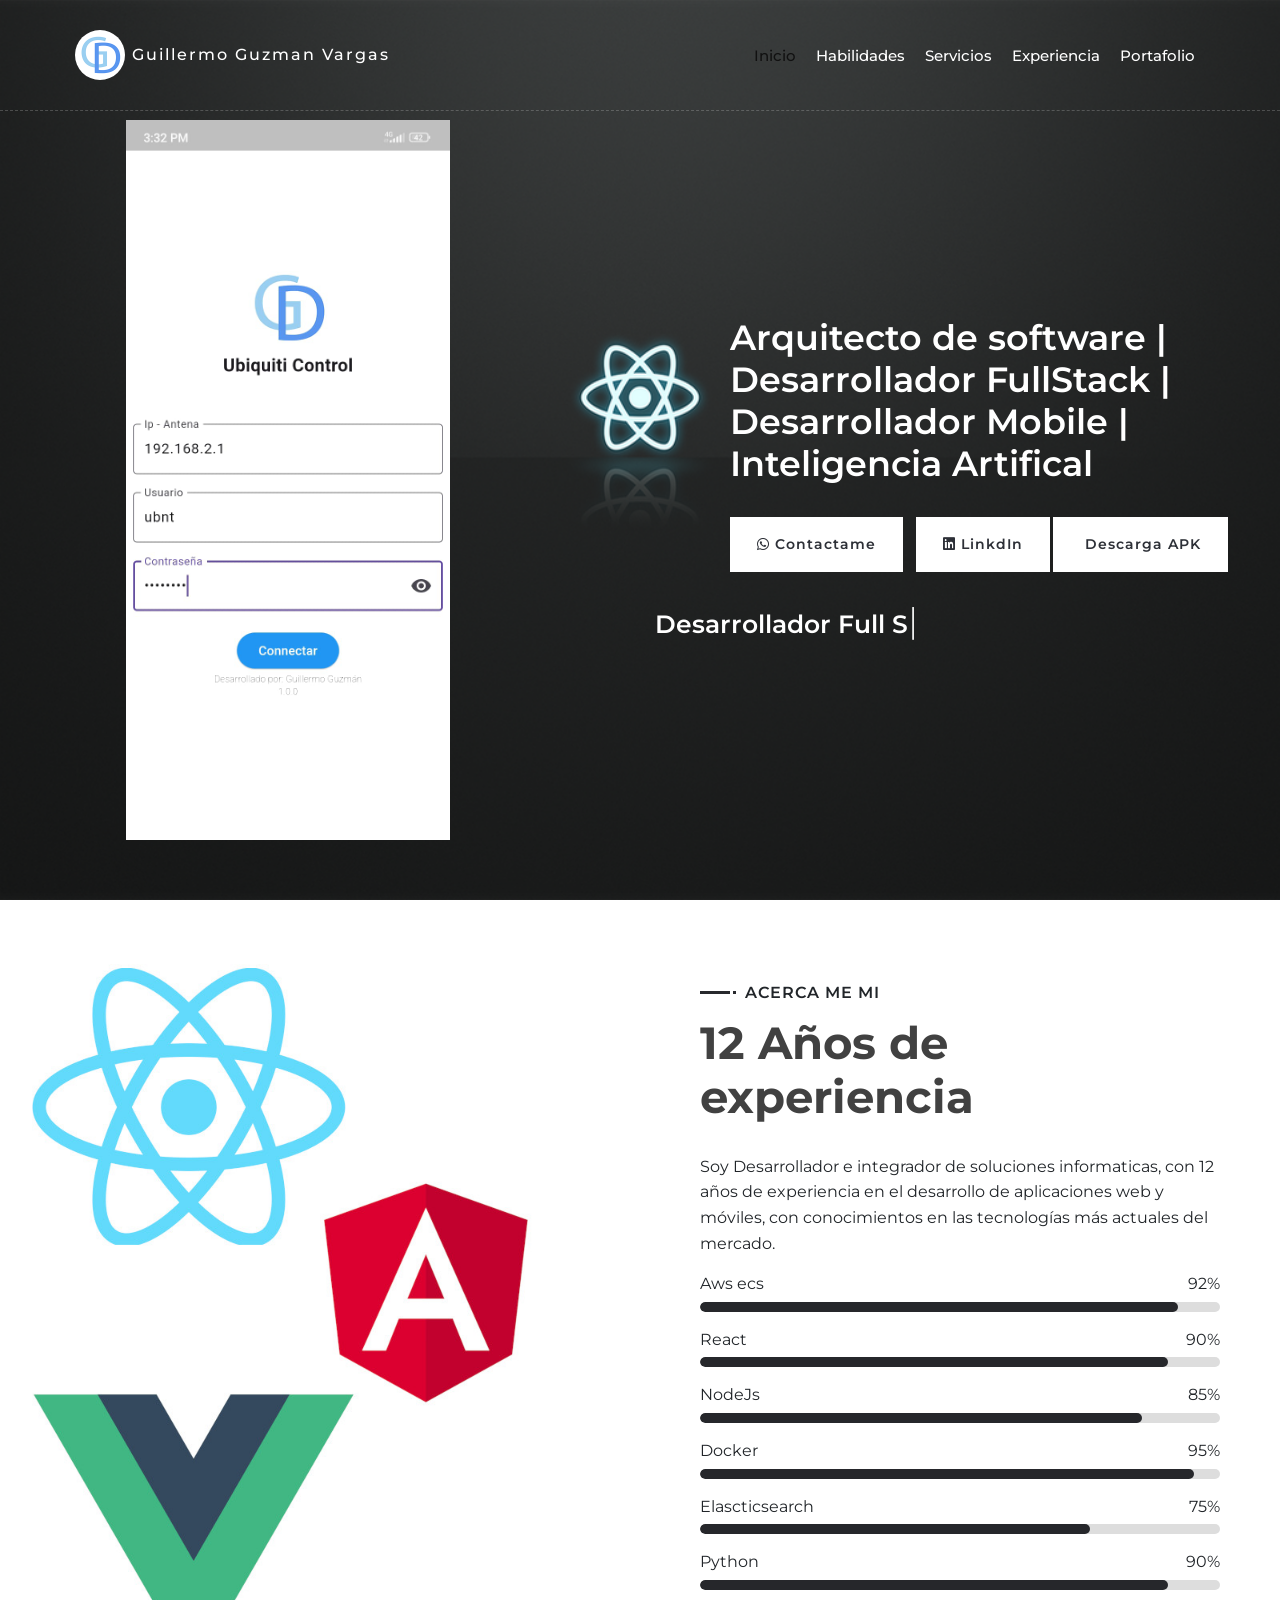
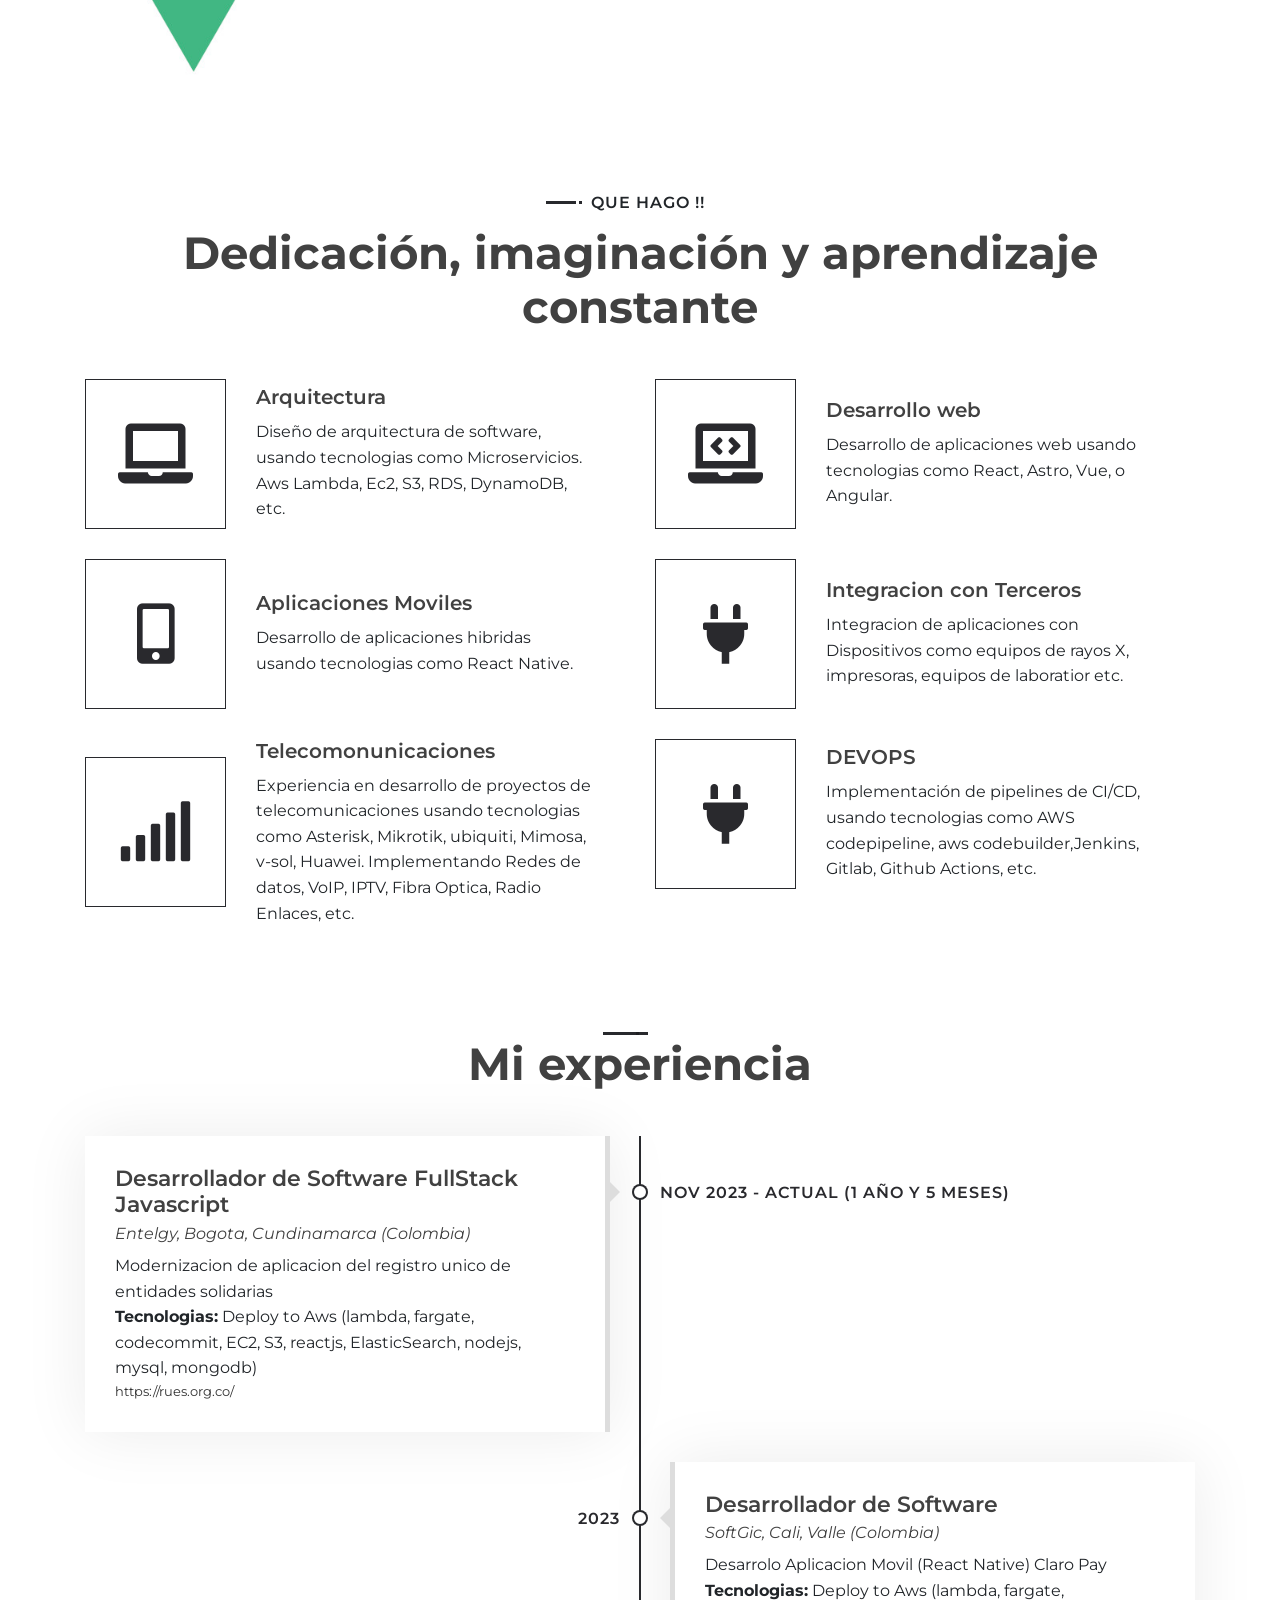
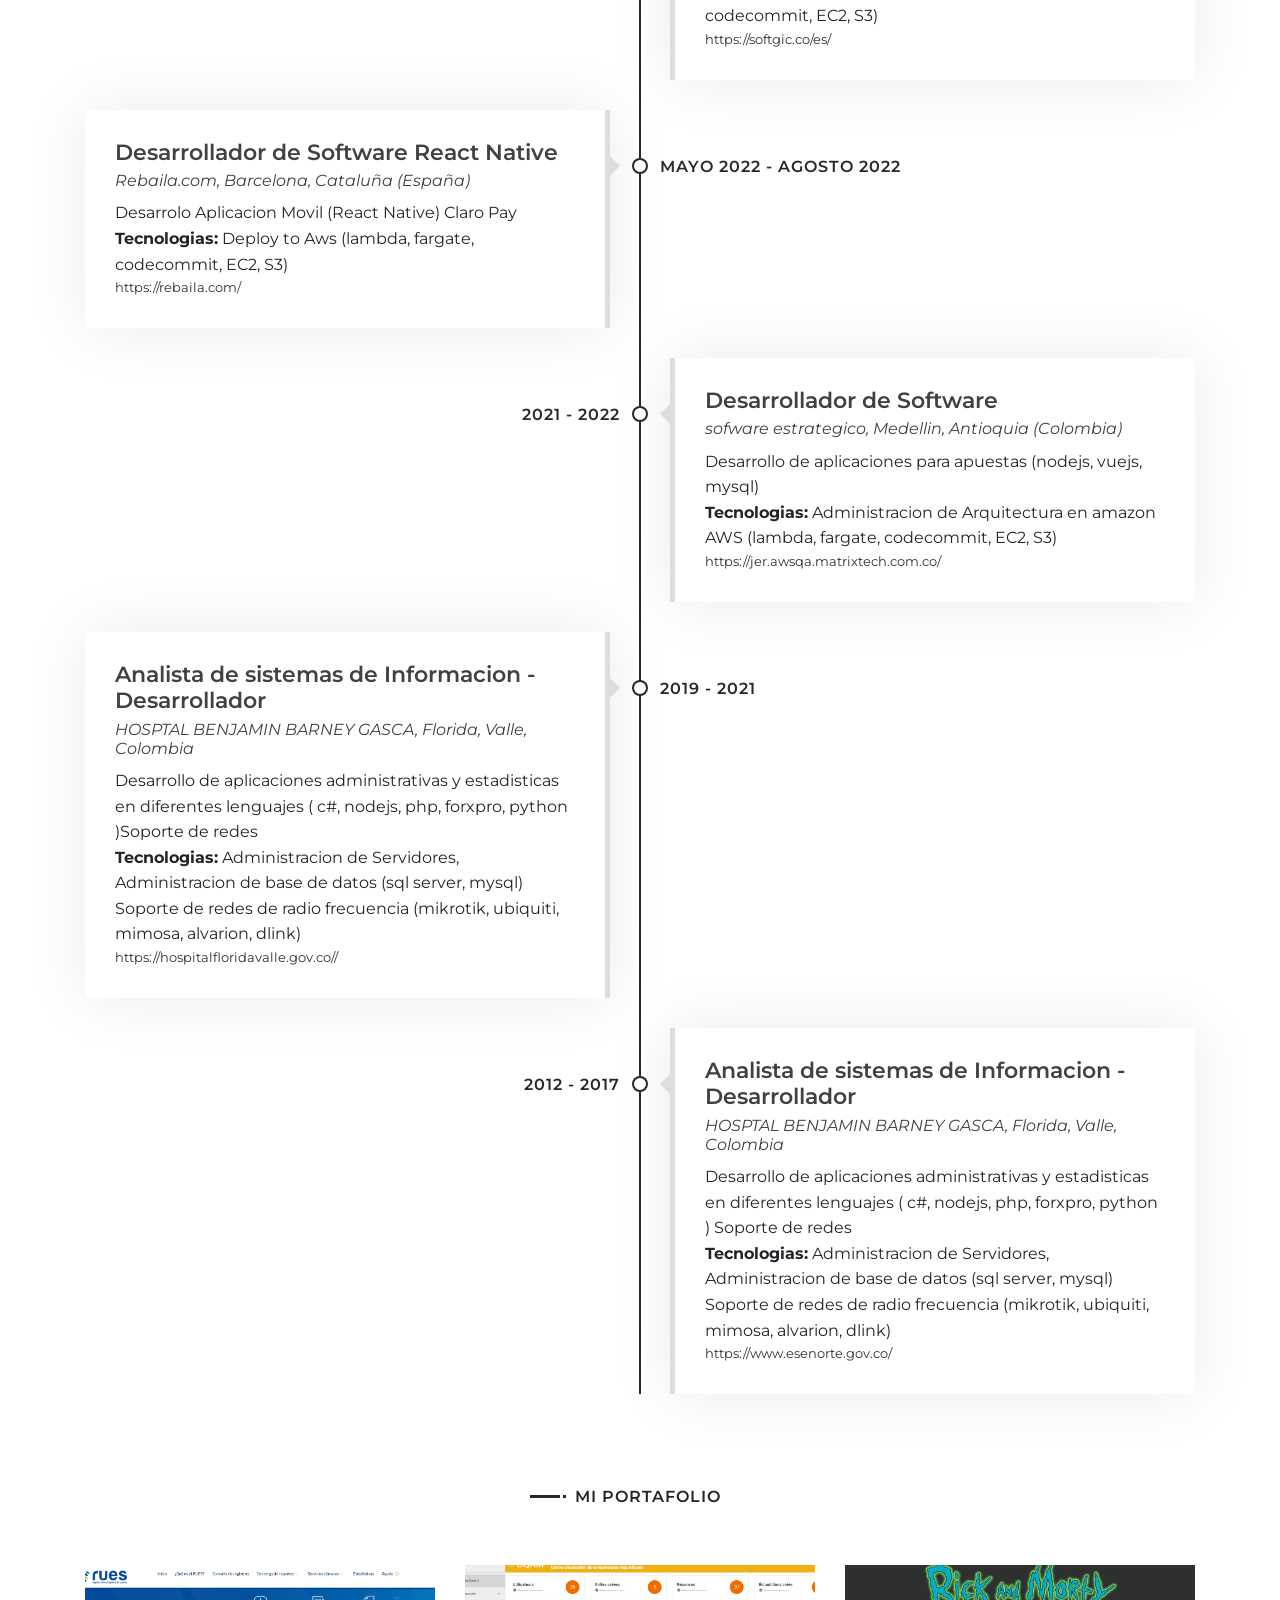
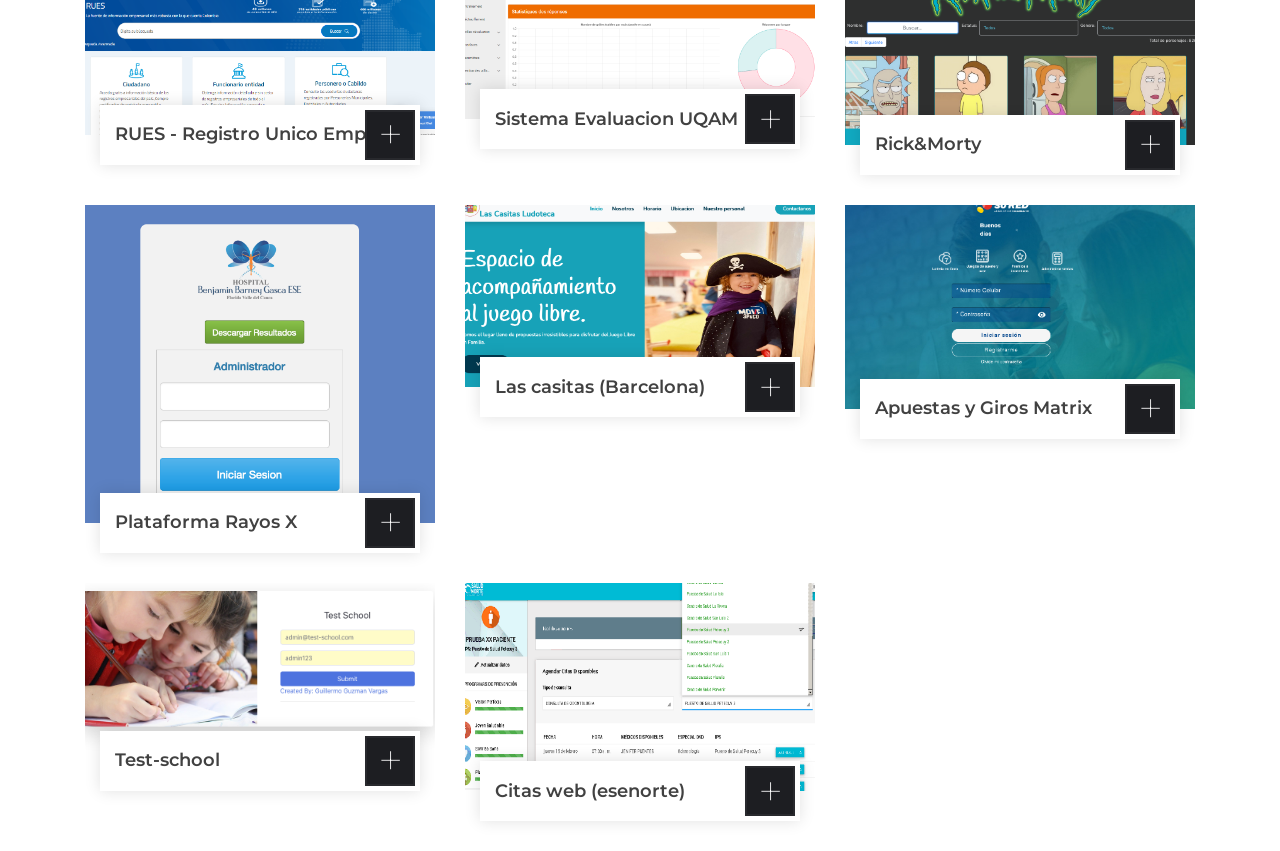
==== index.html @ 3dbb8627 "reinitial dev" ====
<!DOCTYPE html><html lang="en" data-astro-cid-sckkx6r4> <head><meta charset="UTF-8"><meta name="description" content="Astro description"><meta name="viewport" content="width=device-width"><link rel="icon" type="image/svg+xml" href="/favicon.svg"><meta name="generator" content="Astro v4.6.1"><title>Guillermo Guzman vargas - Developer</title><!-- <link href="https://cdn.jsdelivr.net/npm/bootstrap@5.3.3/dist/css/bootstrap.min.css" rel="stylesheet" integrity="sha384-QWTKZyjpPEjISv5WaRU9OFeRpok6YctnYmDr5pNlyT2bRjXh0JMhjY6hW+ALEwIH" crossorigin="anonymous"> --><link href="https://fonts.googleapis.com/css2?family=Montserrat:wght@300;400;500;600;700&display=swap" rel="stylesheet"><link href="https://stackpath.bootstrapcdn.com/bootstrap/4.4.1/css/bootstrap.min.css" rel="stylesheet"><link href="https://cdnjs.cloudflare.com/ajax/libs/font-awesome/5.10.0/css/all.min.css" rel="stylesheet"><link href="https://cdnjs.cloudflare.com/ajax/libs/font-awesome/5.10.0/css/all.min.css" rel="stylesheet"><link rel="stylesheet" href="https://cdnjs.cloudflare.com/ajax/libs/animate.css/4.1.1/animate.min.css"><link href="/lib/owlcarousel/owl.carousel.min.css" rel="stylesheet"><link href="/lib/lightbox/lightbox.min.css" rel="stylesheet"><link href="/css/style.css" rel="stylesheet"><!-- Google tag (gtag.js) --><script type="text/partytown" async src="https://www.googletagmanager.com/gtag/js?id=G-YP0CTJT9KN"></script><script type="text/partytown">
      window.dataLayer = window.dataLayer || [];
      function gtag() {
        dataLayer.push(arguments);
      }
      gtag("js", new Date());

      gtag("config", "G-YP0CTJT9KN");
    </script><style>:root{font-size:small;color:#000}body{font-family:Montserrat,sans-serif;font-size:1rem;font-weight:400;line-height:1.6;color:#212529;text-align:left;background-color:#fff}.astro-route-announcer{position:absolute;left:0;top:0;clip:rect(0 0 0 0);clip-path:inset(50%);overflow:hidden;white-space:nowrap;width:1px;height:1px}
.navbar-brand[data-astro-cid-yllx3pp7]{font-size:1.2rem;font-weight:500}
.hero-image[data-astro-cid-f4rnaerg]{width:100%;height:100%;border-radius:20%}@keyframes Rotate{0%{transform:rotate(0)}50%{transform:rotate(2deg)}to{transform:rotate(0)}}.hero-image[data-astro-cid-f4rnaerg]{animation:Rotate 2s infinite}.hover-image[data-astro-cid-f4rnaerg]{transition:transform .5s}
</style><script type="module" src="/_astro/hoisted.COFrN1Jd.js"></script>
<script>!(function(w,p,f,c){if(!window.crossOriginIsolated && !navigator.serviceWorker) return;c=w[p]=Object.assign(w[p]||{},{"lib":"/~partytown/","debug":false});c[f]=(c[f]||[]).concat(["dataLayer.push"])})(window,'partytown','forward');/* Partytown 0.10.2 - MIT builder.io */
const t={preserveBehavior:!1},e=e=>{if("string"==typeof e)return[e,t];const[n,r=t]=e;return[n,{...t,...r}]},n=Object.freeze((t=>{const e=new Set;let n=[];do{Object.getOwnPropertyNames(n).forEach((t=>{"function"==typeof n[t]&&e.add(t)}))}while((n=Object.getPrototypeOf(n))!==Object.prototype);return Array.from(e)})());!function(t,r,o,i,a,s,c,d,l,p,u=t,f){function h(){f||(f=1,"/"==(c=(s.lib||"/~partytown/")+(s.debug?"debug/":""))[0]&&(l=r.querySelectorAll('script[type="text/partytown"]'),i!=t?i.dispatchEvent(new CustomEvent("pt1",{detail:t})):(d=setTimeout(v,1e4),r.addEventListener("pt0",w),a?y(1):o.serviceWorker?o.serviceWorker.register(c+(s.swPath||"partytown-sw.js"),{scope:c}).then((function(t){t.active?y():t.installing&&t.installing.addEventListener("statechange",(function(t){"activated"==t.target.state&&y()}))}),console.error):v())))}function y(e){p=r.createElement(e?"script":"iframe"),t._pttab=Date.now(),e||(p.style.display="block",p.style.width="0",p.style.height="0",p.style.border="0",p.style.visibility="hidden",p.setAttribute("aria-hidden",!0)),p.src=c+"partytown-"+(e?"atomics.js?v=0.10.2":"sandbox-sw.html?"+t._pttab),r.querySelector(s.sandboxParent||"body").appendChild(p)}function v(n,o){for(w(),i==t&&(s.forward||[]).map((function(n){const[r]=e(n);delete t[r.split(".")[0]]})),n=0;n<l.length;n++)(o=r.createElement("script")).innerHTML=l[n].innerHTML,o.nonce=s.nonce,r.head.appendChild(o);p&&p.parentNode.removeChild(p)}function w(){clearTimeout(d)}s=t.partytown||{},i==t&&(s.forward||[]).map((function(r){const[o,{preserveBehavior:i}]=e(r);u=t,o.split(".").map((function(e,r,o){var a;u=u[o[r]]=r+1<o.length?u[o[r]]||(a=o[r+1],n.includes(a)?[]:{}):(()=>{let e=null;if(i){const{methodOrProperty:n,thisObject:r}=((t,e)=>{let n=t;for(let t=0;t<e.length-1;t+=1)n=n[e[t]];return{thisObject:n,methodOrProperty:e.length>0?n[e[e.length-1]]:void 0}})(t,o);"function"==typeof n&&(e=(...t)=>n.apply(r,...t))}return function(){let n;return e&&(n=e(arguments)),(t._ptf=t._ptf||[]).push(o,arguments),n}})()}))})),"complete"==r.readyState?h():(t.addEventListener("DOMContentLoaded",h),t.addEventListener("load",h))}(window,document,navigator,top,window.crossOriginIsolated);;((d,s)=>(s=d.currentScript,d.addEventListener('astro:before-swap',()=>s.remove(),{once:true})))(document);</script></head> <body data-astro-cid-sckkx6r4>  <script src="https://code.jquery.com/jquery-3.4.1.min.js"></script> <script src="https://stackpath.bootstrapcdn.com/bootstrap/4.4.1/js/bootstrap.bundle.min.js"></script> <script src="/lib/easing/easing.min.js"></script> <script src="/lib/wow/wow.min.js"></script> <script src="/lib/waypoints/waypoints.min.js"></script> <script src="/lib/owlcarousel/owl.carousel.min.js"></script> <script src="/lib/isotope/isotope.pkgd.min.js"></script> <script src="/lib/lightbox/lightbox.min.js"></script> <script src="/js/main.js"></script> </body> </html>  <div class="navbar navbar-expand-lg bg-light navbar-light" data-astro-cid-yllx3pp7> <div class="container-fluid" data-astro-cid-yllx3pp7> <img src="img/logo.png" alt="" class="mr-2 rounded-circle" height="50" data-astro-cid-yllx3pp7> <a href="/" class="navbar-brand" data-astro-cid-yllx3pp7>
Guillermo Guzman Vargas
</a> <button type="button" class="navbar-toggler" data-toggle="collapse" data-target="#navbarCollapse" data-astro-cid-yllx3pp7> <span class="navbar-toggler-icon" data-astro-cid-yllx3pp7></span> </button> <div class="collapse navbar-collapse justify-content-between" id="navbarCollapse" data-astro-cid-yllx3pp7> <div class="navbar-nav ml-auto" data-astro-cid-yllx3pp7> <a href="#home" class="nav-item nav-link active" data-astro-cid-yllx3pp7>
Inicio
</a> <a href="#about" class="nav-item nav-link" data-astro-cid-yllx3pp7>
Habilidades
</a> <a href="#service" class="nav-item nav-link" data-astro-cid-yllx3pp7>
Servicios
</a> <a href="#experience" class="nav-item nav-link" data-astro-cid-yllx3pp7>
Experiencia
</a> <a href="#portfolio" class="nav-item nav-link" data-astro-cid-yllx3pp7>
Portafolio
</a> </div> </div> </div> </div>  <div class="hero" id="home" data-astro-cid-f4rnaerg> <div class="container-fluid" data-astro-cid-f4rnaerg> <div class="row align-items-center" data-astro-cid-f4rnaerg> <div class="col-sm-12 col-md-6  d-md-block" data-astro-cid-f4rnaerg> <div class="hero-image" data-astro-cid-f4rnaerg> <img src="img/app1.jpeg" class="App-logo hover-image" alt="Logo React" height="500" data-astro-cid-f4rnaerg> </div> </div> <div class="col-sm-12 col-md-6" data-astro-cid-f4rnaerg> <div class="hero-content" data-astro-cid-f4rnaerg> <div class="hero-text" data-astro-cid-f4rnaerg> <br data-astro-cid-f4rnaerg> <h2 data-astro-cid-f4rnaerg>Arquitecto de software | Desarrollador FullStack | Desarrollador Mobile | Inteligencia Artifical</h2> </div> <div class="hero-btn" data-astro-cid-f4rnaerg> <!-- icon whatsapp --> <a href="https://wa.link/oe4hkt" class="btn" target="_blank" rel="noopener noreferrer" data-astro-cid-f4rnaerg> <i class="fab fa-whatsapp" data-astro-cid-f4rnaerg></i> Contactame
</a> <!-- icon linkedin --> <a href="https://www.linkedin.com/in/nemerfrozen/" class="btn" target="_blank" rel="noopener noreferrer" data-astro-cid-f4rnaerg> <i class="fab fa-linkedin" data-astro-cid-f4rnaerg></i> LinkdIn
</a> <a href="apk/ubnt-control.apk" class="btn" target="_blank" rel="noopener noreferrer" data-astro-cid-f4rnaerg> <i class="fab fa-cloud-download" data-astro-cid-f4rnaerg></i> Descarga APK
</a> </div> </div> <!-- cursiva  --> <div class="hero-text" data-astro-cid-f4rnaerg> <br data-astro-cid-f4rnaerg> <p data-astro-cid-f4rnaerg> <span id="typed-text" data-astro-cid-f4rnaerg></span> </p> </div> </div> </div> </div> </div>   <div class="about wow fadeInUp" data-wow-delay="0.1s" id="about"> <div class="container-fluid"> <div class="row align-items-center"> <div class="col-lg-6"> <div class="about-img"> <img src="img/about.jpg" class="img-rounded" alt="about"> </div> </div> <div class="col-lg-6"> <div class="about-content"> <div class="section-header text-left"> <p>Acerca me mi</p> <h2>12 Años de experiencia</h2> </div> <div class="about-text"> <p>
Soy Desarrollador e integrador de soluciones informaticas, con
                  12 años de experiencia en el desarrollo de aplicaciones web y
                  móviles, con conocimientos en las tecnologías más actuales del
                  mercado.
</p> </div> <div class="skills"> <div class="skill-name"> <p>Aws ecs</p> <p>92%</p> </div> <div class="progress"> <div class="progress-bar" role="progressbar" aria-valuenow="92" aria-valuemin="0" aria-valuemax="100" style="width:92%"></div> </div> <div class="skill-name"> <p>React</p> <p>90%</p> </div> <div class="progress"> <div class="progress-bar" role="progressbar" aria-valuenow="90" aria-valuemin="0" aria-valuemax="100" style="width:90%"></div> </div> <div class="skill-name"> <p>NodeJs</p> <p>85%</p> </div> <div class="progress"> <div class="progress-bar" role="progressbar" aria-valuenow="85" aria-valuemin="0" aria-valuemax="100" style="width:85%"></div> </div> <div class="skill-name"> <p>Docker</p> <p>95%</p> </div> <div class="progress"> <div class="progress-bar" role="progressbar" aria-valuenow="95" aria-valuemin="0" aria-valuemax="100" style="width:95%"></div> </div> <div class="skill-name"> <p>Elascticsearch</p> <p>75%</p> </div> <div class="progress"> <div class="progress-bar" role="progressbar" aria-valuenow="75" aria-valuemin="0" aria-valuemax="100" style="width:75%"></div> </div> <div class="skill-name"> <p>Python</p> <p>90%</p> </div> <div class="progress"> <div class="progress-bar" role="progressbar" aria-valuenow="90" aria-valuemin="0" aria-valuemax="100" style="width:90%"></div> </div> </div> </div> </div> </div> </div> </div>  <div class="service" id="service"> <div class="container"> <div class="section-header text-center wow zoomIn" data-wow-delay="0.1s" style="visibility:visible;animation-delay:0.2s;animation-name:fadeInUp"> <p>Que hago !!</p> <h2>Dedicación, imaginación y aprendizaje constante</h2> </div> <div class="row"> <div class="col-lg-6 wow fadeInUp" data-wow-delay="0.0s" style="visibility:visible;animation-delay:0.2s;animation-name:fadeInUp"> <div class="service-item"> <div class="service-icon"> <i class="fa fa-laptop"></i> </div> <div class="service-text"> <h3>Arquitectura</h3> <p>
Diseño de arquitectura de software, usando tecnologias como
                Microservicios.
                Aws Lambda, Ec2, S3, RDS, DynamoDB, etc.
</p> </div> </div> </div> <div class="col-lg-6 wow fadeInUp" data-wow-delay="0.2s" style="visibility:visible;animation-delay:0.2s;animation-name:fadeInUp"> <div class="service-item"> <div class="service-icon"> <i class="fa fa-laptop-code"></i> </div> <div class="service-text"> <h3>Desarrollo web</h3> <p>
Desarrollo de aplicaciones web usando tecnologias como React, Astro, Vue, o Angular.
</p> </div> </div> </div> <div class="col-lg-6 wow fadeInUp" data-wow-delay="0.4s" style="visibility:visible;animation-delay:0.2s;animation-name:fadeInUp"> <div class="service-item"> <div class="service-icon"> <i class="fas fa-mobile-alt"></i> </div> <div class="service-text"> <h3>Aplicaciones Moviles</h3> <p>
Desarrollo de aplicaciones hibridas usando tecnologias como
                React Native.
</p> </div> </div> <div class="service-item"> <div class="service-icon"> <i class="fas fa-signal"></i> </div> <div class="service-text"> <h3>Telecomonunicaciones</h3> <p>
Experiencia en desarrollo de proyectos de telecomunicaciones
                usando tecnologias como Asterisk, Mikrotik, ubiquiti, Mimosa, v-sol, Huawei.
                Implementando Redes de datos, VoIP, IPTV, Fibra Optica, Radio Enlaces, etc.
</p> </div> </div> </div> <div class="col-lg-6 wow fadeInUp" data-wow-delay="0.6s" style="visibility:visible;animation-delay:0.2s;animation-name:fadeInUp"> <div class="service-item"> <div class="service-icon"> <i class="fas fa-plug"></i> </div> <div class="service-text"> <h3>Integracion con Terceros</h3> <p>
Integracion de aplicaciones con Dispositivos como equipos de
                rayos X, impresoras, equipos de laboratior etc.
</p> </div> </div> <div class="service-item"> <div class="service-icon"> <i class="fas fa-plug"></i> </div> <div class="service-text"> <h3>DEVOPS</h3> <p>
Implementación de pipelines de CI/CD, usando tecnologias como
                AWS codepipeline, aws codebuilder,Jenkins, Gitlab, Github Actions, etc.
</p> </div> </div> </div> </div> </div> </div> <div class="experience" id="experience"> <div class="container"> <header class="section-header text-center wow zoomIn" data-wow-delay="0.1s" style="visibility: visible; animation-delay: 0.1s; animation-name: zoomIn;" style="visibility:visible;animation-delay:0.1s;animation-name:zoomIn"> <p></p> <h2>Mi experiencia</h2> </header> <div class="timeline"> <div class="timeline-item left wow slideInRight" data-wow-delay="0.1s" style="visibility:visible;animation-delay:0.1s"> <div class="timeline-text"> <div class="timeline-date">NOV 2023 - ACTUAL (1 año y 5 meses)</div> <h2>Desarrollador de Software FullStack Javascript</h2> <h4>Entelgy, Bogota, Cundinamarca (Colombia)</h4> <p> Modernizacion de aplicacion del registro unico de entidades solidarias </p> <p><strong>Tecnologias:</strong> Deploy to Aws (lambda, fargate, codecommit, EC2, S3, reactjs, ElasticSearch, nodejs, mysql, mongodb)</p> <a href="https://rues.org.co/" target="_blank">https://rues.org.co/</a> </div> </div> <div class="timeline-item right wow slideInRight" data-wow-delay="0.1s" style="visibility:visible;animation-delay:0.1s"> <div class="timeline-text"> <div class="timeline-date">2023</div> <h2>Desarrollador de Software</h2> <h4>SoftGic, Cali, Valle (Colombia)</h4> <p> Desarrolo Aplicacion Movil (React Native) Claro Pay </p> <p><strong>Tecnologias:</strong> Deploy to Aws (lambda, fargate, codecommit, EC2, S3)</p> <a href="https://softgic.co/es/" target="_blank">https://softgic.co/es/</a> </div> </div> <div class="timeline-item left wow slideInRight" data-wow-delay="0.1s" style="visibility:visible;animation-delay:0.1s"> <div class="timeline-text"> <div class="timeline-date">Mayo 2022 - Agosto 2022</div> <h2>Desarrollador de Software React Native </h2> <h4>Rebaila.com, Barcelona, Cataluña (España)</h4> <p> Desarrolo Aplicacion Movil (React Native) Claro Pay </p> <p><strong>Tecnologias:</strong> Deploy to Aws (lambda, fargate, codecommit, EC2, S3)</p> <a href="https://rebaila.com/" target="_blank">https://rebaila.com/</a> </div> </div> <div class="timeline-item right wow slideInRight" data-wow-delay="0.1s" style="visibility:visible;animation-delay:0.1s"> <div class="timeline-text"> <div class="timeline-date">2021 - 2022</div> <h2>Desarrollador de Software</h2> <h4>sofware estrategico, Medellin, Antioquia (Colombia)</h4> <p> Desarrollo de aplicaciones para apuestas (nodejs, vuejs, mysql) </p> <p><strong>Tecnologias:</strong> Administracion de Arquitectura en amazon AWS (lambda, fargate, codecommit, EC2, S3)</p> <a href="https://jer.awsqa.matrixtech.com.co/" target="_blank">https://jer.awsqa.matrixtech.com.co/</a> </div> </div> <div class="timeline-item left wow slideInRight" data-wow-delay="0.1s" style="visibility:visible;animation-delay:0.1s"> <div class="timeline-text"> <div class="timeline-date">2019 - 2021</div> <h2>Analista de sistemas de Informacion - Desarrollador</h2> <h4>HOSPTAL BENJAMIN BARNEY GASCA, Florida, Valle, Colombia</h4> <p> Desarrollo de aplicaciones administrativas y estadisticas en diferentes lenguajes ( c#, nodejs, php, forxpro, python )Soporte de redes </p> <p><strong>Tecnologias:</strong> Administracion de Servidores, Administracion de base de datos (sql server, mysql) Soporte de redes de radio frecuencia (mikrotik, ubiquiti, mimosa, alvarion, dlink)</p> <a href="https://hospitalfloridavalle.gov.co//" target="_blank">https://hospitalfloridavalle.gov.co//</a> </div> </div> <div class="timeline-item right wow slideInRight" data-wow-delay="0.1s" style="visibility:visible;animation-delay:0.1s"> <div class="timeline-text"> <div class="timeline-date">2012 - 2017</div> <h2>Analista de sistemas de Informacion - Desarrollador</h2> <h4>HOSPTAL BENJAMIN BARNEY GASCA, Florida, Valle, Colombia</h4> <p> Desarrollo de aplicaciones administrativas y estadisticas en diferentes lenguajes ( c#, nodejs, php, forxpro, python ) Soporte de redes  </p> <p><strong>Tecnologias:</strong> Administracion de Servidores, Administracion de base de datos (sql server, mysql) Soporte de redes de radio frecuencia (mikrotik, ubiquiti, mimosa, alvarion, dlink)</p> <a href="https://www.esenorte.gov.co/" target="_blank">https://www.esenorte.gov.co/</a> </div> </div> </div> </div> </div> <div class="portfolio" id="portfolio"> <div class="container"> <div class="section-header text-center wow zoomIn" data-wow-delay="0.1s" style="visibility: visible; animation-delay: 0.1s;"> <p>Mi portafolio</p><h2></h2> </div><div class="row"></div><div class="row portfolio-container" style="position: relative; height: 520px;"> <div class="col-lg-4 col-md-6 col-sm-12 portfolio-item filter-2" data-wow-delay="0.2s"> <div class="portfolio-wrap"> <div class="portfolio-img"> <img src="/static/media/rues.png" class="img-fluid" alt="RUES - Registro Unico Empresarial" height="200" width="200"> </div><div class="portfolio-text"> <h3>RUES - Registro Unico Empresarial</h3> <a class="btn" href="https://rues.org.co/" target="_blank">+</a> </div> </div> </div> <div class="col-lg-4 col-md-6 col-sm-12 portfolio-item filter-2" data-wow-delay="0.2s"> <div class="portfolio-wrap"> <div class="portfolio-img"> <img src="/static/media/cecl.png" class="img-fluid" alt="Sistema Evaluacion UQAM" height="200" width="200"> </div><div class="portfolio-text"> <h3>Sistema Evaluacion UQAM</h3> <a class="btn" href="https://evaluation.cecl.uqam.ca/login" target="_blank">+</a> </div> </div> </div> <div class="col-lg-4 col-md-6 col-sm-12 portfolio-item filter-2" data-wow-delay="0.2s"> <div class="portfolio-wrap"> <div class="portfolio-img"> <img src="/static/media/rickandmorty.15672a106e740c70df48.png" class="img-fluid" alt="Rick&#38;Morty" height="200" width="200"> </div><div class="portfolio-text"> <h3>Rick&amp;Morty</h3> <a class="btn" href="http://rickandmortynemer.s3-website.eu-central-1.amazonaws.com/" target="_blank">+</a> </div> </div> </div> <div class="col-lg-4 col-md-6 col-sm-12 portfolio-item filter-2" data-wow-delay="0.2s"> <div class="portfolio-wrap"> <div class="portfolio-img"> <img src="/static/media/rayosx.cbe25c949ec1a5f8d8ef.png" class="img-fluid" alt="Plataforma Rayos X" height="200" width="200"> </div><div class="portfolio-text"> <h3>Plataforma Rayos X</h3> <a class="btn" href="http://181.58.254.218:8085/RayosX/Account/Login?ReturnUrl=%2FRayosX%2Fstudies%2F" target="_blank">+</a> </div> </div> </div> <div class="col-lg-4 col-md-6 col-sm-12 portfolio-item filter-2" data-wow-delay="0.2s"> <div class="portfolio-wrap"> <div class="portfolio-img"> <img src="/static/media/casitas.adee27ed13022b8537c1.png" class="img-fluid" alt="Las casitas (Barcelona)" height="200" width="200"> </div><div class="portfolio-text"> <h3>Las casitas (Barcelona)</h3> <a class="btn" href="http://lascasitasludoteca.es/" target="_blank">+</a> </div> </div> </div> <div class="col-lg-4 col-md-6 col-sm-12 portfolio-item filter-2" data-wow-delay="0.2s"> <div class="portfolio-wrap"> <div class="portfolio-img"> <img src="/static/media/matrix.08d1332905a5ba7feeec.png" class="img-fluid" alt="Apuestas y Giros Matrix" height="200" width="200"> </div><div class="portfolio-text"> <h3>Apuestas y Giros Matrix</h3> <a class="btn" href="http://jer.awsqa.matrixtech.com.co/" target="_blank">+</a> </div> </div> </div> <div class="col-lg-4 col-md-6 col-sm-12 portfolio-item filter-2" data-wow-delay="0.2s"> <div class="portfolio-wrap"> <div class="portfolio-img"> <img src="/static/media/test-school.c671062983c2fd53f976.png" class="img-fluid" alt="Test-school" height="200" width="200"> </div><div class="portfolio-text"> <h3>Test-school</h3> <a class="btn" href="http://test-school-us.s3-website-us-east-1.amazonaws.com/login" target="_blank">+</a> </div> </div> </div> <div class="col-lg-4 col-md-6 col-sm-12 portfolio-item filter-2" data-wow-delay="0.2s"> <div class="portfolio-wrap"> <div class="portfolio-img"> <img src="/static/media/citas.e29686c8fec63e666585.png" class="img-fluid" alt="Citas web (esenorte)" height="200" width="200"> </div><div class="portfolio-text"> <h3>Citas web (esenorte)</h3> <a class="btn" href="/#" target="_blank">+</a> </div> </div> </div> </div> </div> </div> <a href="#" class="btn back-to-top" style="display: inline; opacity: 0.777531;"><i class="fa fa-chevron-up"></i></a> <div id="loader" class=""><div class="loader"></div></div>
---- css/style.css ----
/*******************************/
/********* General CSS *********/
/*******************************/
body {
    color: #797979;
    background: #ffffff;
    font-family: 'Montserrat', sans-serif;
}

h1,
h2, 
h3, 
h4,
h5, 
h6 {
    color: #414141;
}

a {
    color: #313131;
    transition: .3s;
}

a:hover,
a:active,
a:focus {
    color: rgba(29, 30, 34, 0.95);
    outline: none;
    text-decoration: none;
}

.btn:focus,
.form-control:focus {
    box-shadow: none;
}

.container-fluid {
    max-width: 1366px;
}
.btn-hv {
    padding: 15px 25px;
    font-size: 14px;
    font-weight: 600;
    letter-spacing: 1px;
    color: #ffffff;
    background: rgba(29, 30, 34, 0.95);
    border: 2px solid transparent;
    border-radius: 0;
    box-shadow: inset 0 0 0 50px rgba(179, 13, 68, 0.95);
    transition: ease-out 0.3s;
    -webkit-transition: ease-out 0.3s;
    -moz-transition: ease-out 0.3s;
    
}

.btn {
    padding: 15px 25px;
    font-size: 14px;
    font-weight: 600;
    letter-spacing: 1px;
    color: #ffffff;
    background: rgba(29, 30, 34, 0.95);
    border: 2px solid transparent;
    border-radius: 0;
    box-shadow: inset 0 0 0 50px rgba(29, 30, 34, 0.95);
    transition: ease-out 0.3s;
    -webkit-transition: ease-out 0.3s;
    -moz-transition: ease-out 0.3s;
}

.btn:hover {
    color: rgba(29, 30, 34, 0.95);
    background: transparent;
    box-shadow: inset 0 0 0 0 rgba(29, 30, 34, 0.95);
    border-color: rgba(29, 30, 34, 0.95);
}


.btn-hv:hover {
    color: rgba(29, 30, 34, 0.95);
    background: transparent;
    box-shadow: inset 0 0 0 0 rgba(29, 30, 34, 0.95);
    border-color: rgba(29, 30, 34, 0.95);
}

#loader {
    position: fixed;
    top: 0;
    right: 0;
    bottom: 0;
    left: 0;
    display: flex;
    align-items: center;
    justify-content: center;
    background: #ffffff;
    opacity: 0;
    visibility: hidden;
    -webkit-transition: opacity .3s ease-out, visibility 0s linear .3s;
    -o-transition: opacity .3s ease-out, visibility 0s linear .3s;
    transition: opacity .3s ease-out, visibility 0s linear .3s;
    z-index: 999;
}

#loader.show {
    -webkit-transition: opacity .6s ease-out, visibility 0s linear 0s;
    -o-transition: opacity .6s ease-out, visibility 0s linear 0s;
    transition: opacity .6s ease-out, visibility 0s linear 0s;
    visibility: visible;
    opacity: 1;
}

#loader .loader {
    position: relative;
    width: 45px;
    height: 45px;
    border: 5px solid #dddddd;
    border-top: 5px solid rgba(29, 30, 34, 0.95);
    border-radius: 50%;
    -webkit-animation: spin 2s linear infinite;
    animation: spin 2s linear infinite;
}

@-webkit-keyframes spin {
    0% { -webkit-transform: rotate(0deg); }
    100% { -webkit-transform: rotate(360deg); }
}

@keyframes spin {
    0% { transform: rotate(0deg); }
    100% { transform: rotate(360deg); }
}

.back-to-top {
    position: fixed;
    display: none;
    width: 44px;
    height: 44px;
    padding: 8px 0;
    text-align: center;
    line-height: 1;
    font-size: 22px;
    right: 15px;
    bottom: 15px;
    z-index: 9;
}

.back-to-top i {
    color: #ffffff;
}

.back-to-top:hover i {
    color: #414141;
}


/**********************************/
/*********** Nav Bar CSS **********/
/**********************************/
.navbar {
    position: relative;
    transition: .5s;
    z-index: 999;
}

.navbar.nav-sticky {
    position: fixed;
    top: 0;
    width: 100%;
    box-shadow: 0 2px 5px rgba(0, 0, 0, .3);
}

.navbar .navbar-brand {
    margin: 0;
    font-size: 45px;
    line-height: 0px;
    font-weight: 700;
    letter-spacing: 2px;
    transition: .5s;
    
}

.navbar .navbar-brand img {
    max-width: 100%;
    max-height: 40px;
}

.navbar .dropdown-menu {
    margin-top: 0;
    border: 0;
    border-radius: 0;
    background: #f8f9fa;
}

@media (min-width: 992px) {
    .navbar {
        position: absolute;
        width: 100%;
        padding: 30px 60px;
        background: transparent !important;
        border-bottom: 1px dashed rgba(256, 256, 256, .2);
        z-index: 9;
    }
    
    .navbar.nav-sticky {
        padding: 10px 60px;
        background: #ffffff !important;
    }
    
    .navbar .navbar-brand {
        color: #ffffff;
    }
    
    .navbar.nav-sticky .navbar-brand {
        color: rgba(29, 30, 34, 0.95);
    }

    .navbar-light .navbar-nav .nav-link,
    .navbar-light .navbar-nav .nav-link:focus {
        padding: 10px 10px 8px 10px;
        color: #ffffff;
        font-size: 15px;
        font-weight: 500;
    }
    
    .navbar-light.nav-sticky .navbar-nav .nav-link,
    .navbar-light.nav-sticky .navbar-nav .nav-link:focus {
        color: #414141;
    }

    .navbar-light .navbar-nav .nav-link:hover,
    .navbar-light .navbar-nav .nav-link.active {
        color: #111111;
    }
    
    .navbar-light.nav-sticky .navbar-nav .nav-link:hover,
    .navbar-light.nav-sticky .navbar-nav .nav-link.active {
        color: rgba(29, 30, 34, 0.95);
    }
}

@media (max-width: 991.98px) {   
    .navbar {
        padding: 15px;
        background: #ffffff !important;
    }
    
    .navbar .navbar-brand {
        color: rgba(29, 30, 34, 0.95);
    }
    
    .navbar .navbar-nav {
        margin-top: 15px;
    }
    
    .navbar a.nav-link {
        padding: 5px;
    }
    
    .navbar .dropdown-menu {
        box-shadow: none;
    }
}


/*******************************/
/********** Hero CSS ***********/
/*******************************/
.hero {
    position: relative;
    height: 100vh;
    width: 100%;
    margin-bottom: 45px;
    padding: 120px 0 0 0;
    overflow: hidden;
    background:url(../img/fondo.png);
    background-position: center;
    background-repeat: no-repeat;
    background-size: cover;
}

.hero .container-fluid {
    padding: 0;
}

.hero .hero-image {
    flex: 1;
    position: relative;
    text-align: right;
    padding-right: 75px;
}

.hero .hero-image img {
    max-width: 80%;
    max-height: 80%;
}

.hero .hero-content {
    position: relative;
    padding-left: 75px;
    display: flex;
    align-items: flex-start;
    justify-content: center;
    flex-direction: column;
}

.hero .hero-text p {
    color: #ffffff;
    font-size: 25px;
    font-weight: 600;
    margin-bottom: 15px;
}

.hero .hero-text h1 {
    color: #ffffff;
    font-size: 55px;
    font-weight: 700;
    letter-spacing: 3px;
    margin-bottom: 15px;
}

.hero .hero-text h2 {
    display: inline-block;
    margin: 0;
    height: 35px;
    color: #ffffff;
    font-size: 35px;
    font-weight: 600;
}

.hero .hero-text .typed-text {
    display: none;
}

.hero .hero-text .typed-cursor {
    font-size: 35px;
    font-weight: 300;
    color: #ffffff;
}

.hero .hero-btn .btn {
    margin-top: 35px;
    color: rgba(34, 37, 44, 0.95);
    background: #ffffff;
    box-shadow: inset 0 0 0 50px #ffffff;
}

.hero .hero-btn .btn:hover {
    color: #ffffff;
    background: transparent;
    box-shadow: inset 0 0 0 0 #ffffff;
    border-color: #ffffff;
}

.hero .hero-btn .btn:first-child {
    margin-right: 10px;
}

@media (max-width: 991.98px) {
    .hero {
        padding-top: 60px;
    }
    
    .hero .hero-content {
        padding: 0 15px;
    }
    
    .hero .hero-text p {
        font-size: 20px;
    }
    
    .hero .hero-text h1 {
        font-size: 45px;
    }
    
    .hero .hero-text h2 {
        font-size: 25px;
        height: 25px;
    }
    
    .hero .hero-btn .btn {
        padding: 12px 30px;
        letter-spacing: 1px;
    }
}

@media (max-width: 767.98px) {
    .hero {
        padding-top: 60px;
        padding-bottom: 60px;
    }
    
    .hero,
    .hero .hero-text,
    .hero .hero-btn {
        width: 100%;
        text-align: center;
    }
    
    .hero .hero-text p {
        font-size: 18px;
    }
    
    .hero .hero-text h1 {
        font-size: 35px;
    }
    
    .hero .hero-text h2 {
        font-size: 22px;
        height: 22px;
    }
    
    .hero .hero-btn .btn {
        padding: 10px 15px;
        letter-spacing: 1px;
    }
}

@media (max-width: 575.98px) {
    .hero .hero-text p {
        font-size: 16px;
    }
    
    .hero .hero-text h1 {
        font-size: 30px;
    }
    
    .hero .hero-text h2 {
        font-size: 18px;
        height: 18px;
    }
    
    .hero .hero-btn .btn {
        padding: 8px 10px;
        letter-spacing: 0;
    }
}


/*******************************/
/******* Section Header ********/
/*******************************/
.section-header {
    position: relative;
    margin-bottom: 45px;
}

.section-header p {
    display: inline-block;
    margin: 0 30px;
    margin-bottom: 10px;
    padding-left: 15px;
    position: relative;
    font-size: 16px;
    font-weight: 600;
    letter-spacing: 1px;
    text-transform: uppercase;
    background: #ffffff;
}

.section-header p::before {
    position: absolute;
    content: "";
    height: 3px;
    top: 11px;
    right: 0;
    left: -30px;
    background: rgba(29, 30, 34, 0.95);
    z-index: -1;
}

.section-header p::after {
    position: absolute;
    content: "";
    width: 3px;
    height: 3px;
    top: 11px;
    left: 3px;
    background: rgba(29, 30, 34, 0.95);
    z-index: 1;
}

.section-header h2 {
    margin: 0;
    position: relative;
    font-size: 45px;
    font-weight: 700;
}

@media (max-width: 767.98px) {
    .section-header h2 {
        font-size: 30px;
    }
}


/*******************************/
/********** About CSS **********/
/*******************************/
.about {
    position: relative;
    width: 100%;
    margin: -45px 0 45px 0;
}

.about .col-lg-6 {
    padding: 0;
}

.about .section-header {
    margin-bottom: 30px;
}

.about .about-img {
    position: relative;
    height: 10%;
}

.about .about-img img {
    position: relative;
    width: 100%;
    height: 100%;
    object-fit: cover;
}

.about .about-content {
    padding: 0 60px;
}

.about .about-text p {
    font-size: 16px;
}

.about .skills {
    margin-bottom: 30px;
}

.about .skill-name {
    margin-top: 15px;
}

.about .skill-name p {
    display: inline-block;
    margin-bottom: 5px;
    font-size: 16px;
    font-weight: 400;
}

.about .skill-name p:last-child {
    float: right;
}

.about .progress {
    height: 10px;
    border-radius: 10px;
    background: #dddddd;
}

.about .progress .progress-bar {
    width: 0px;
    background: rgba(29, 30, 34, 0.95);
    border-radius: 10px;
    transition: 2s;
}

.about .about-text a.btn {
    margin-top: 15px;
}

@media (max-width: 991.98px) {
    .about .about-content {
        padding: 45px 15px 0 15px;
    }
}


/*******************************/
/******* Experience CSS ********/
/*******************************/
.experience {
    position: relative;
    padding: 45px 0 15px 0;
}

.experience .timeline {
    position: relative;
    width: 100%;
}

.experience .timeline::after {
    content: '';
    position: absolute;
    width: 2px;
    background: rgba(29, 30, 34, 0.95);
    top: 0;
    bottom: 0;
    left: 50%;
    margin-left: -1px;
}

.experience .timeline .timeline-item {
    position: relative;
    background: inherit;
    width: 50%;
    margin-bottom: 30px;
}

.experience .timeline .timeline-item.left {
    left: 0;
    padding-right: 30px;
}

.experience .timeline .timeline-item.right {
    left: 50%;
    padding-left: 30px;
}

.experience .timeline .timeline-item::after {
    content: '';
    position: absolute;
    width: 16px;
    height: 16px;
    top: 48px;
    right: -8px;
    background: #ffffff;
    border: 2px solid rgba(29, 30, 34, 0.95);
    border-radius: 16px;
    z-index: 1;
}

.experience .timeline .timeline-item.right::after {
    left: -8px;
}

.experience .timeline .timeline-item::before {
  content: '';
  position: absolute;
  width: 0;
  height: 0;
  top: 46px;
  right: 10px;
  z-index: 1;
  border: 10px solid;
  border-color: transparent transparent transparent #dddddd;
}

.experience .timeline .timeline-item.right::before {
  left: 10px;
  border-color: transparent #dddddd transparent transparent;
}

.experience .timeline .timeline-date {
    position: absolute;
    width: 100%;
    top: 44px;
    font-size: 16px;
    font-weight: 600;
    color: rgba(29, 30, 34, 0.95);
    text-transform: uppercase;
    letter-spacing: 1px;
    z-index: 1;
}

.experience .timeline .timeline-item.left .timeline-date {
    text-align: left;
    left: calc(100% + 55px);
}

.experience .timeline .timeline-item.right .timeline-date {
    text-align: right;
    right: calc(100% + 55px);
}

.experience .timeline .timeline-text {
    padding: 30px;
    background: #ffffff;
    position: relative;
    border-right: 5px solid #dddddd;
    box-shadow: 0 0 60px rgba(0, 0, 0, .08);
}

.experience .timeline .timeline-item.right .timeline-text {
    border-right: none;
    border-left: 5px solid #dddddd;
}

.experience .timeline .timeline-text h2 {
    margin: 0 0 5px 0;
    font-size: 22px;
    font-weight: 600;
}

.experience .timeline .timeline-text h4 {
    margin: 0 0 10px 0;
    font-size: 16px;
    font-style: italic;
    font-weight: 400;
}

.experience .timeline .timeline-text p {
    margin: 0;
    font-size: 16px;
}

@media (max-width: 767.98px) {
    .experience .timeline::after {
        left: 8px;
    }

    .experience .timeline .timeline-item {
        width: 100%;
        padding-left: 38px;
    }
    
    .experience .timeline .timeline-item.left {
        padding-right: 0;
    }
    
    .experience .timeline .timeline-item.right {
        left: 0%;
        padding-left: 38px;
    }

    .experience .timeline .timeline-item.left::after, 
    .experience .timeline .timeline-item.right::after {
        left: 0;
    }
    
    .experience .timeline .timeline-item.left::before,
    .experience .timeline .timeline-item.right::before {
        left: 18px;
        border-color: transparent #dddddd transparent transparent;
    }
    
    .experience .timeline .timeline-item.left .timeline-date,
    .experience .timeline .timeline-item.right .timeline-date {
        position: relative;
        top: 0;
        right: auto;
        left: 0;
        text-align: left;
        margin-bottom: 10px;
    }
    
    .experience .timeline .timeline-item.left .timeline-text,
    .experience .timeline .timeline-item.right .timeline-text {
        border-right: none;
        border-left: 5px solid #dddddd;
    }
}


/*******************************/
/********* Service CSS *********/
/*******************************/
.service {
    position: relative;
    width: 100%;
    padding: 45px 0 15px 0;
}

.service .service-item {
    position: relative;
    margin-bottom: 30px;
    display: flex;
    align-items: center;
    box-shadow: inset 0 0 0 0 transparent;
    transition: ease-out 0.5s;
}

.service .service-item:hover {
    box-shadow: inset 800px 0 0 0 rgba(29, 30, 34, 0.95);
}

.service .service-icon {
    position: relative;
    width: 150px;
    min-height: 150px;
    display: flex;
    align-items: center;
    justify-content: center;
    border: 1px solid rgba(29, 30, 34, 0.95);
    background: #ffffff;
}

.service .service-icon i {
    position: relative;
    font-size: 60px;
    color: rgba(29, 30, 34, 0.95);
    transition: .3s;
}

.service .service-item:hover i {
    font-size: 75px;
}

.service .service-text {
    position: relative;
    width: calc(100% - 120px);
    padding: 0 30px;
}

.service .service-text h3 {
    margin-bottom: 10px;
    font-size: 20px;
    font-weight: 600;
    transition: 1s;
}

.service .service-text p {
    margin: 0;
    font-size: 16px;
    transition: 1s;
}

.service .service-item:hover .service-text h3,
.service .service-item:hover .service-text p {
    color: #ffffff;
}

@media (max-width: 575.98px) {
    .service .service-text h3 {
        font-size: 16px;
        margin-bottom: 5px;
    }
    
    .service .service-text p {
        font-size: 14px;
    }
}


/*******************************/
/******** Portfolio CSS ********/
/*******************************/
.portfolio {
    position: relative;
    padding: 45px 0 15px 0;
}

.portfolio #portfolio-filter {
    padding: 0;
    margin: -15px 0 25px 0;
    list-style: none;
    font-size: 0;
    text-align: center;
}

.portfolio #portfolio-filter li {
    cursor: pointer;
    display: inline-block;
    margin: 5px;
    padding: 6px 12px;
    font-size: 14px;
    font-weight: 600;
    color: #ffffff;
    background: rgba(29, 30, 34, 0.95);
    border: 2px solid transparent;
    border-radius: 0;
    box-shadow: inset 0 0 0 50px rgba(29, 30, 34, 0.95);
    transition: ease-out 0.3s;
    -webkit-transition: ease-out 0.3s;
    -moz-transition: ease-out 0.3s;
}

.portfolio #portfolio-filter li:hover,
.portfolio #portfolio-filter li.filter-active {
    color: rgba(29, 30, 34, 0.95);
    background: transparent;
    box-shadow: inset 0 0 0 0 rgba(29, 30, 34, 0.95);
    border-color: rgba(29, 30, 34, 0.95);
}

.portfolio .portfolio-item {
    position: relative;
}

.portfolio .portfolio-wrap {
    position: relative;
    width: 100%;
}

.portfolio .portfolio-img {
    position: relative;
    overflow: hidden;
}

.portfolio .portfolio-img img {
    position: relative;
    width: 100%; 
    height: 100%; 
    object-fit: cover;
    transform: scale(1.1);
    transition: .5s;
}

.portfolio .portfolio-item:hover img {
    margin-left: 15px;
}

.portfolio .portfolio-text {
    position: relative;
    height: 60px;
    width: calc(100% - 30px);
    margin: -30px 15px 30px 15px;
    display: flex;
    align-items: center;
    background: #ffffff;
    box-shadow: 0 0 15px rgba(0, 0, 0, .12);
}

.portfolio .portfolio-text h3 {
    width: calc(100% - 70px);
    font-size: 18px;
    font-weight: 600;
    margin: 0 0 0 15px;
    white-space: nowrap;
    overflow: hidden;
}

.portfolio .portfolio-text a.btn {
    width: 50px;
    height: 50px;
    padding: 0 0 2px 1px;
    display: flex;
    align-items: center;
    justify-content: center;
    font-size: 45px;
    font-weight: 100;
}

.portfolio .portfolio-item:hover a.btn {
    color: rgba(29, 30, 34, 0.95);
    background: transparent;
    box-shadow: inset 0 0 0 0 rgba(29, 30, 34, 0.95);
    border-color: rgba(29, 30, 34, 0.95);
}


/*******************************/
/********* Banner CSS **********/
/*******************************/
.banner {
    position: relative;
    width: 100%;
    margin: 45px 0;
    padding: 90px 0;
    background: rgba(29, 30, 34, 0.95);
}

.banner .container {
    max-width: 750px;
    text-align: center;
}

.banner .section-header {
    margin-bottom: 20px;
}

.banner .section-header p {
    color: #414141;
    background: transparent;
}

.banner .section-header p::after {
    display: none;
}

.banner .section-header h2 {
    color: #ffffff;
}

.banner .section-header h2 span {
    color: #414141;
    font-size: 50px;
}

.banner .banner-text p {
    font-size: 18px;
    color: #ffffff;
}

.banner .banner-text .btn {
    margin-top: 15px;
    color: rgba(29, 30, 34, 0.95);
    background: #ffffff;
    box-shadow: inset 0 0 0 50px #ffffff;
}

.banner .banner-text .btn:hover {
    color: #ffffff;
    background: transparent;
    box-shadow: inset 0 0 0 0 #ffffff;
    border-color: #ffffff;
}


/*******************************/
/********* Pricing CSS *********/
/*******************************/
.price {
    position: relative;
    width: 100%;
    padding: 45px 0 15px 0;
}

.price .row {
    padding: 0 15px;
}

.price .col-md-4 {
    padding: 0;
}

.price .price-item {
    position: relative;
    margin-bottom: 30px;
    background: #ffffff;
}

.price .featured-item {
    box-shadow: 0 0 30px rgba(0, 0, 0, .2);
    z-index: 1;
}

.price .price-header,
.price .price-body,
.price .price-footer {
    position: relative;
    text-align: center;
}

.price .price-header {
    padding: 45px 0 30px 0;
    color: #414141;
}

.price .price-item.featured-item .price-header {
    color: rgba(29, 30, 34, 0.95);
}

.price .price-title h2 {
    font-size: 25px;
    font-weight: 400;
    text-transform: uppercase;
}

.price .price-prices h2 {
    font-size: 45px;
    font-weight: 700;
    margin-left: 10px;
}

.price .price-prices h2 small {
    position: absolute;
    font-size: 18px;
    font-weight: 400;
    margin-top: 9px;
    margin-left: -12px;
}

.price .price-prices h2 span {
    margin-left: 1px;
    font-size: 18px;
    font-weight: 400;
}

.price .price-item.featured-item h2 {
    color: rgba(29, 30, 34, 0.95);
}

.price .price-body {
    padding: 0 0 20px 0;
}

.price .price-description ul {
    margin: 0;
    padding: 0;
    list-style: none;
}

.price .price-description ul li {
    padding: 0 0 20px 0;
}

.price .price-item .price-action {
    padding-bottom: 45px;
}

.price .price-item .price-action .btn {
    color: #ffffff;
    background: #414141;
    box-shadow: inset 0 0 0 50px #414141;
}

.price .price-item .price-action .btn:hover {
    color: #414141;
    background: transparent;
    box-shadow: inset 0 0 0 0 #414141;
    border-color: #414141;
}

.price .price-item.featured-item .price-action .btn {
    color: #ffffff;
    background: rgba(29, 30, 34, 0.95);
    box-shadow: inset 0 0 0 50px rgba(29, 30, 34, 0.95);
}

.price .price-item.featured-item .price-action .btn:hover {
    color: rgba(29, 30, 34, 0.95);
    background: transparent;
    box-shadow: inset 0 0 0 0 rgba(29, 30, 34, 0.95);
    border-color: rgba(29, 30, 34, 0.95);
}


/*******************************/
/*********** Team CSS **********/
/*******************************/
.team {
    position: relative;
    width: 100%;
    padding: 45px 0 15px 0;
}

.team .team-item {
    position: relative;
    background: #ffffff;
    margin-bottom: 30px;
    display: flex;
    align-items: center;
    justify-content: flex-start;
    box-shadow: inset 0 0 0 0 transparent;
    transition: ease-out 0.5s;
}

.team .team-img {
    position: relative;
    width: 50%;
    overflow: hidden;
}

.team .team-img img {
    position: relative;
    width: 100%;
    transition: .5s;
}

.team .team-text {
    position: relative;
    width: 50%;
    padding: 0 30px;
}

.team .team-text h2 {
    color: rgba(29, 30, 34, 0.95);
    font-size: 18px;
    font-weight: 600;
    margin-bottom: 5px;
    transition: 1s;
}

.team .team-text h4 {
    font-size: 14px;
    font-weight: 600;
    margin-bottom: 15px;
    transition: 1s;
}

.team .team-text p {
    margin-bottom: 20px;
    transition: 1s;
}

.team .team-social {
    position: relative;
    display: flex;
    align-items: center;
    justify-content: flex-start;
}

.team .team-social a.btn {
    width: 35px;
    height: 35px;
    padding: 0;
    display: flex;
    align-items: center;
    justify-content: center;
    font-size: 14px;
    font-weight: normal;
    margin-right: 5px;
}

.team .team-item:hover {
    box-shadow: inset 800px 0 0 0 rgba(29, 30, 34, 0.95);
}

.team .team-item:hover .team-img img {
    transform: scale(1.2);
}

.team .team-item:hover .team-text h2,
.team .team-item:hover .team-text h4,
.team .team-item:hover .team-text p {
    color: #ffffff;
}

.team .team-item:hover .team-social a.btn {
    background: #ffffff;
}

.team .team-item:hover .team-social a.btn:hover {
    border-color: #ffffff;
}

@media(max-width: 575.98px) {
    .team .team-text {
        padding: 0 15px;
    }
    
    .team .team-text h2 {
        font-size: 16px;
        margin-bottom: 0;
    }

    .team .team-text h4 {
        margin-bottom: 5px;
    }

    .team .team-text p {
        font-size: 14px;
        line-height: 18px;
        margin-bottom: 10px;
    }
}


/*******************************/
/******* Testimonial CSS *******/
/*******************************/
.testimonial {
    position: relative;
    margin: 45px 0;
    padding: 90px 0;
    background: rgba(29, 30, 34, 0.95);
}

.testimonial .container {
    max-width: 900px;
}

.testimonial .testimonial-icon {
    margin-bottom: 45px;
    text-align: center;
}

.testimonial .testimonial-icon i {
    font-size: 60px;
    color: rgba(256, 256, 256, .5);
}

.testimonial .testimonial-item {
    position: relative;
    margin: 0 15px;
    text-align: center;
}

.testimonial .testimonial-img {
    position: relative;
    margin-bottom: 15px;
    z-index: 1;
}

.testimonial .testimonial-item img {
    margin: 0 auto;
    width: 120px;
    padding: 10px;
    border: 5px dotted #ffffff;
    border-radius: 100px;
}

.testimonial .testimonial-text {
    position: relative;
    margin-top: -70px;
    padding: 65px 35px 30px 35px;
    text-align: center;
    background: #ffffff;
    border-radius: 500px;
}

.testimonial .testimonial-item p {
    font-size: 18px;
    font-style: italic;
}

.testimonial .testimonial-text h3 {
    color: rgba(29, 30, 34, 0.95);
    font-size: 18px;
    font-weight: 600;
    margin-bottom: 10px;
}

.testimonial .testimonial-text h4 {
    color: #666666;
    font-size: 14px;
    margin-bottom: 0;
}

.testimonial .owl-dots {
    margin-top: 15px;
    text-align: center;
}

.testimonial .owl-dot {
    display: inline-block;
    margin: 0 5px;
    width: 12px;
    height: 12px;
    border-radius: 50%;
    background: rgba(256, 256, 256, .5);
}

.testimonial .owl-dot.active {
    background: #ffffff;
}


/*******************************/
/********* Contact CSS *********/
/*******************************/
.contact {
    position: relative;
    width: 100%;
    margin: 45px 0;
    background: rgba(29, 30, 34, 0.95);
}

.contact .container-fluid {
    background: url(../img/contact.jpg) left center no-repeat;
    background-size: contain;
}

.contact .contact-form {
    position: relative;
    padding: 90px 0 90px 45px;
    background: rgba(29, 30, 34, 0.95);
}

.contact .contact-form input {
    color: #ffffff;
    padding: 15px 0;
    background: none;
    border-radius: 0;
    border: none;
    border-bottom: 1px solid rgba(256, 256, 256, .5);
}

.contact .contact-form textarea {
    color: #ffffff;
    height: 90px;
    padding: 15px 0;
    background: none;
    border-radius: 0;
    border: none;
    border-bottom: 1px solid rgba(256, 256, 256, .5);
}

.contact .contact-form .form-control::placeholder {
    color: #ffffff;
    opacity: 1;
}

.contact .contact-form .form-control:-ms-input-placeholder,
.contact .contact-form .form-control::-ms-input-placeholder {
    color: #ffffff;
}

.contact .contact-form .btn {
    margin-top: 35px;
    color: rgba(29, 30, 34, 0.95);
    background: #ffffff;
    box-shadow: inset 0 0 0 50px #ffffff;
}

.contact .contact-form .btn:hover {
    color: #ffffff;
    background: transparent;
    box-shadow: inset 0 0 0 0 #ffffff;
    border-color: #ffffff;
}

.contact .help-block ul {
    margin: 0;
    padding: 0;
    list-style-type: none;
    font-size: 14px;
    font-style: italic;
    color: #ffffff;
}

@media (max-width: 767.98px) {
    .contact .container-fluid {
        background: none;
    }
    
    .contact .contact-form {
        padding: 90px 0;
    }
}


/*******************************/
/*********** Blog CSS **********/
/*******************************/
.blog {
    position: relative;
    width: 100%;
    padding: 45px 0 15px 0;
}

.blog .blog-item {
    position: relative;
    margin-bottom: 30px;
}

.blog .blog-img {
    position: relative;
    width: 100%;
    overflow: hidden;
}

.blog .blog-img img {
    width: 100%;
    transition: .5s;
}

.blog .blog-item:hover img {
    transform: scale(1.1);
}

.blog .blog-text {
    position: relative;
    padding: 30px;
    border-right: 1px solid rgba(0, 0, 0, .07);
    border-bottom: 1px solid rgba(0, 0, 0, .07);
    border-left: 1px solid rgba(0, 0, 0, .07);
}

.blog .blog-text h2 {
    font-size: 25px;
    font-weight: 600;
}

.blog .blog-text p {
    margin-bottom: 10px;
}

.blog .blog-item a.btn {
    margin-top: 10px;
    padding: 8px 15px;
}

.blog .blog-item a.btn i {
    margin-left: 5px;
}

.blog .blog-meta {
    position: relative;
    display: flex;
    margin-bottom: 15px;
}

.blog .blog-meta p {
    margin: 0 10px 0 0;
    font-size: 13px;
}

.blog .blog-meta i {
    color: #414141;
    margin-right: 5px;
}

.blog .blog-meta p:last-child {
    margin: 0;
}


/*******************************/
/********* Footer CSS **********/
/*******************************/
.footer {
    position: relative;
    margin-top: 45px;
    background: rgba(29, 30, 34, 0.95);
}

.footer .container-fluid {
    padding: 60px 0 0 0;
}

.footer .footer-info {
    position: relative;
    width: 100%;
    text-align: center;
}

.footer .footer-info h2 {
    margin-bottom: 20px;
    font-size: 30px;
    font-weight: 700;
    color: #ffffff;
}

.footer .footer-info h3 {
    margin-bottom: 25px;
    font-size: 22px;
    font-weight: 600;
    color: #ffffff;
}

.footer .footer-menu {
    width: 100%;
    display: flex;
    justify-content: center;
}

.footer .footer-menu p {
    color: #ffffff;
    font-size: 22px;
    font-weight: 600;
    line-height: 20px;
    padding: 0 15px;
    border-right: 1px solid #ffffff;
}

.footer .footer-menu p:last-child {
    border: none;
}

.footer .footer-social {
    position: relative;
    margin-top: 15px;
}

.footer .footer-social a {
    display: inline-block;
}

.footer .footer-social a i {
    margin-right: 15px;
    font-size: 20px;
    color: #ffffff;
    transition: .3s;
}

.footer .footer-social a:last-child i {
    margin: 0;
}

.footer .footer-social a:hover i {
    color: #414141;
}

.footer .copyright {
    position: relative;
    text-align: center;
    margin-top: 30px;
    padding-top: 25px;
    padding-bottom: 25px;
}

.footer .copyright::before {
    position: absolute;
    content: "";
    width: 50%;
    height: 1px;
    top: 0;
    left: 25%;
    background: rgba(256, 256, 256, .2);
}

.footer .copyright p {
    margin: 0;
    color: #ffffff;
}

.footer .copyright .col-md-6:last-child p {
    text-align: right;
}

.footer .copyright p a {
    color: #ffffff;
    font-weight: 600;
}

.footer .copyright p a:hover {
    color: #414141;
}

@media (max-width: 575.98px) {
    .footer .footer-info h2 {
        margin-bottom: 20px;
        font-size: 20px;
        font-weight: 600;
    }

    .footer .footer-info h3 {
        margin-bottom: 20px;
        font-size: 16px;
    }

    .footer .footer-menu p {
        font-size: 16px;
        line-height: 16px;
        padding: 0 5px;
    }
}
.App-logo{
    height: 80vmin;
    margin-right: 100px;
    pointer-events: none;
}
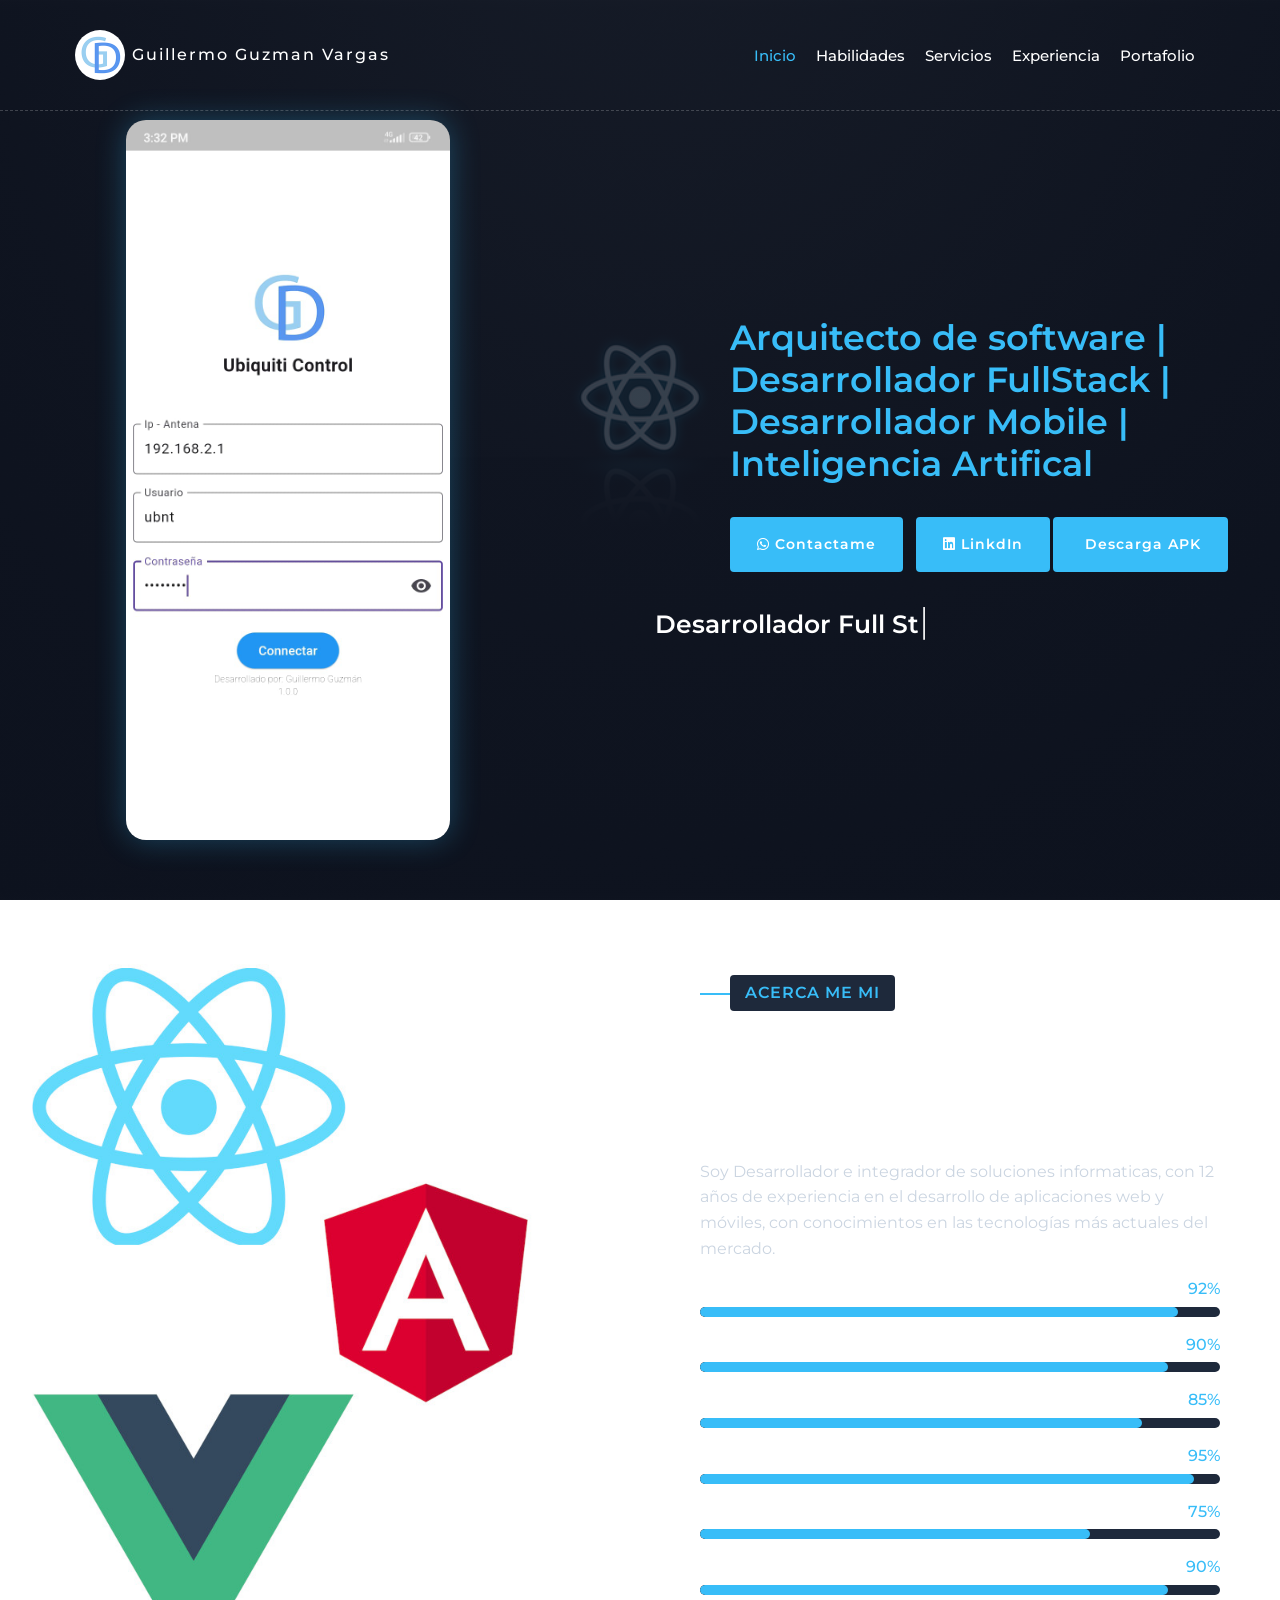
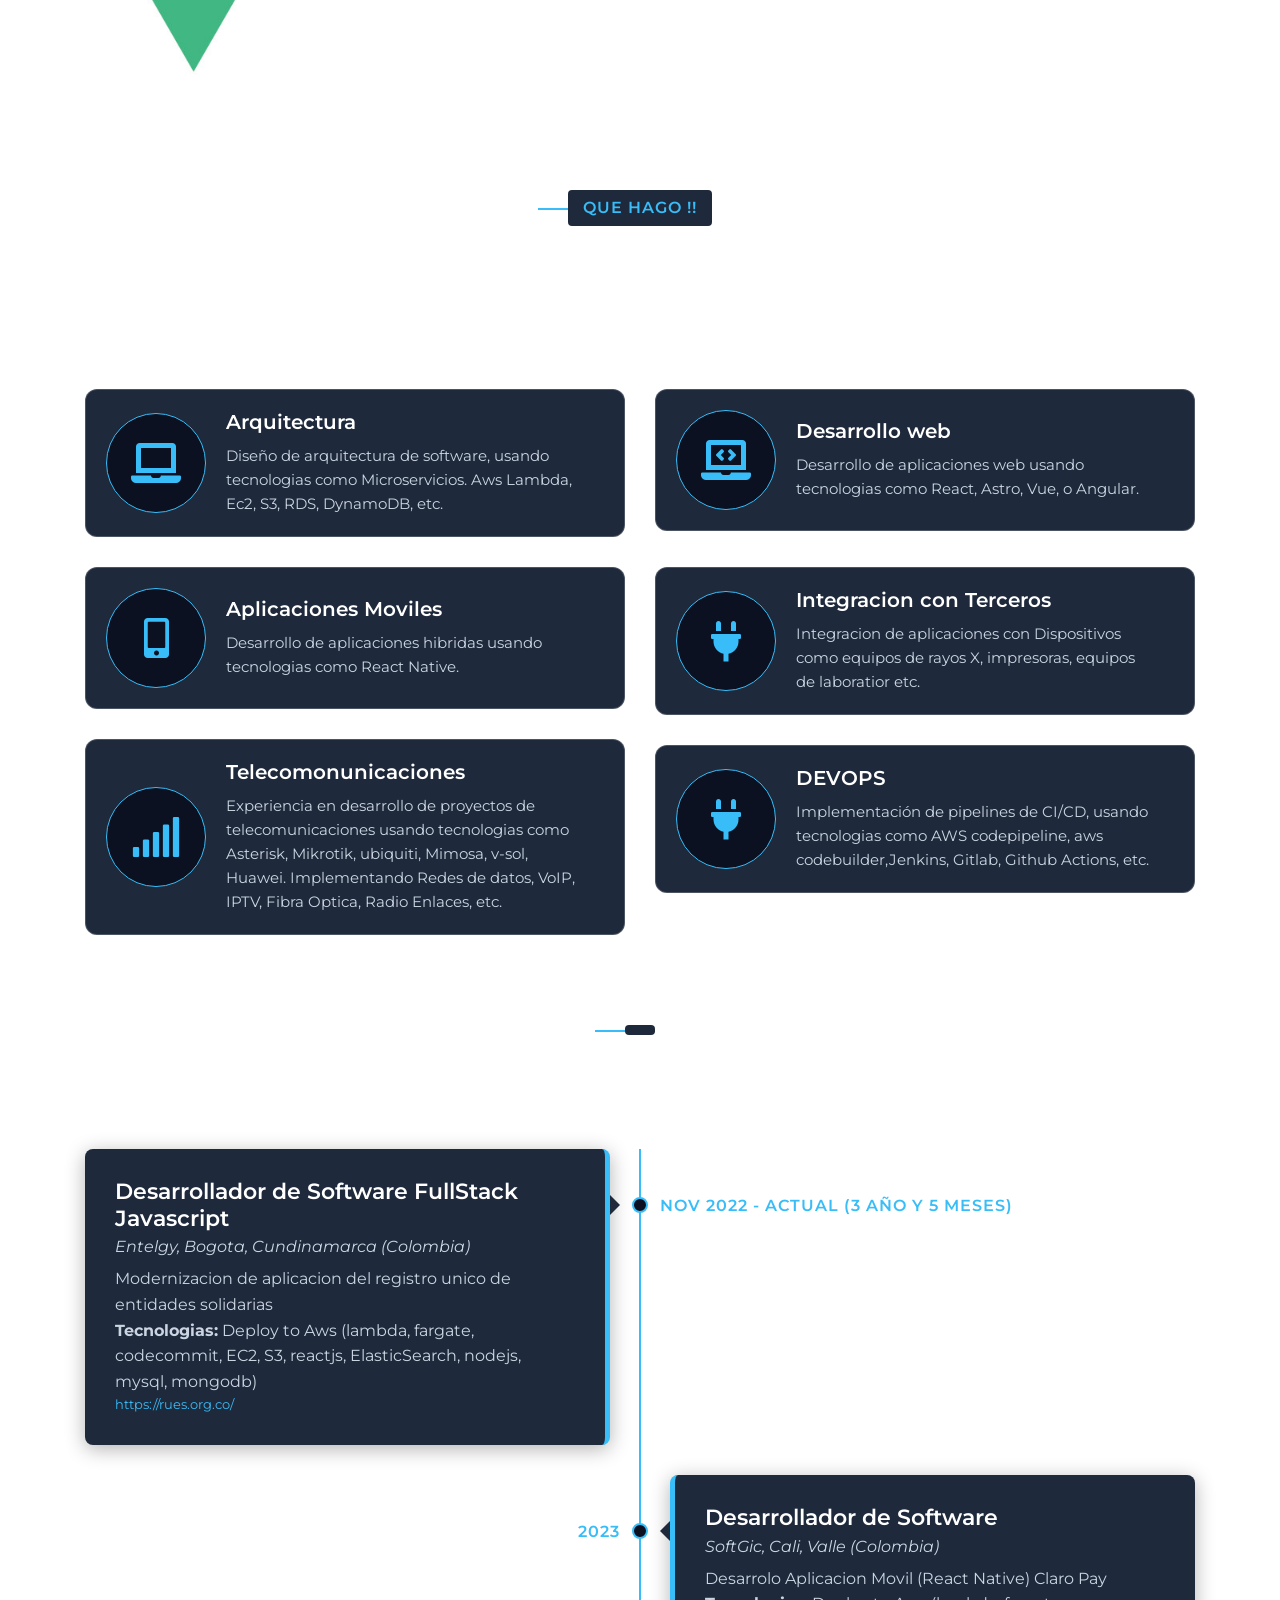
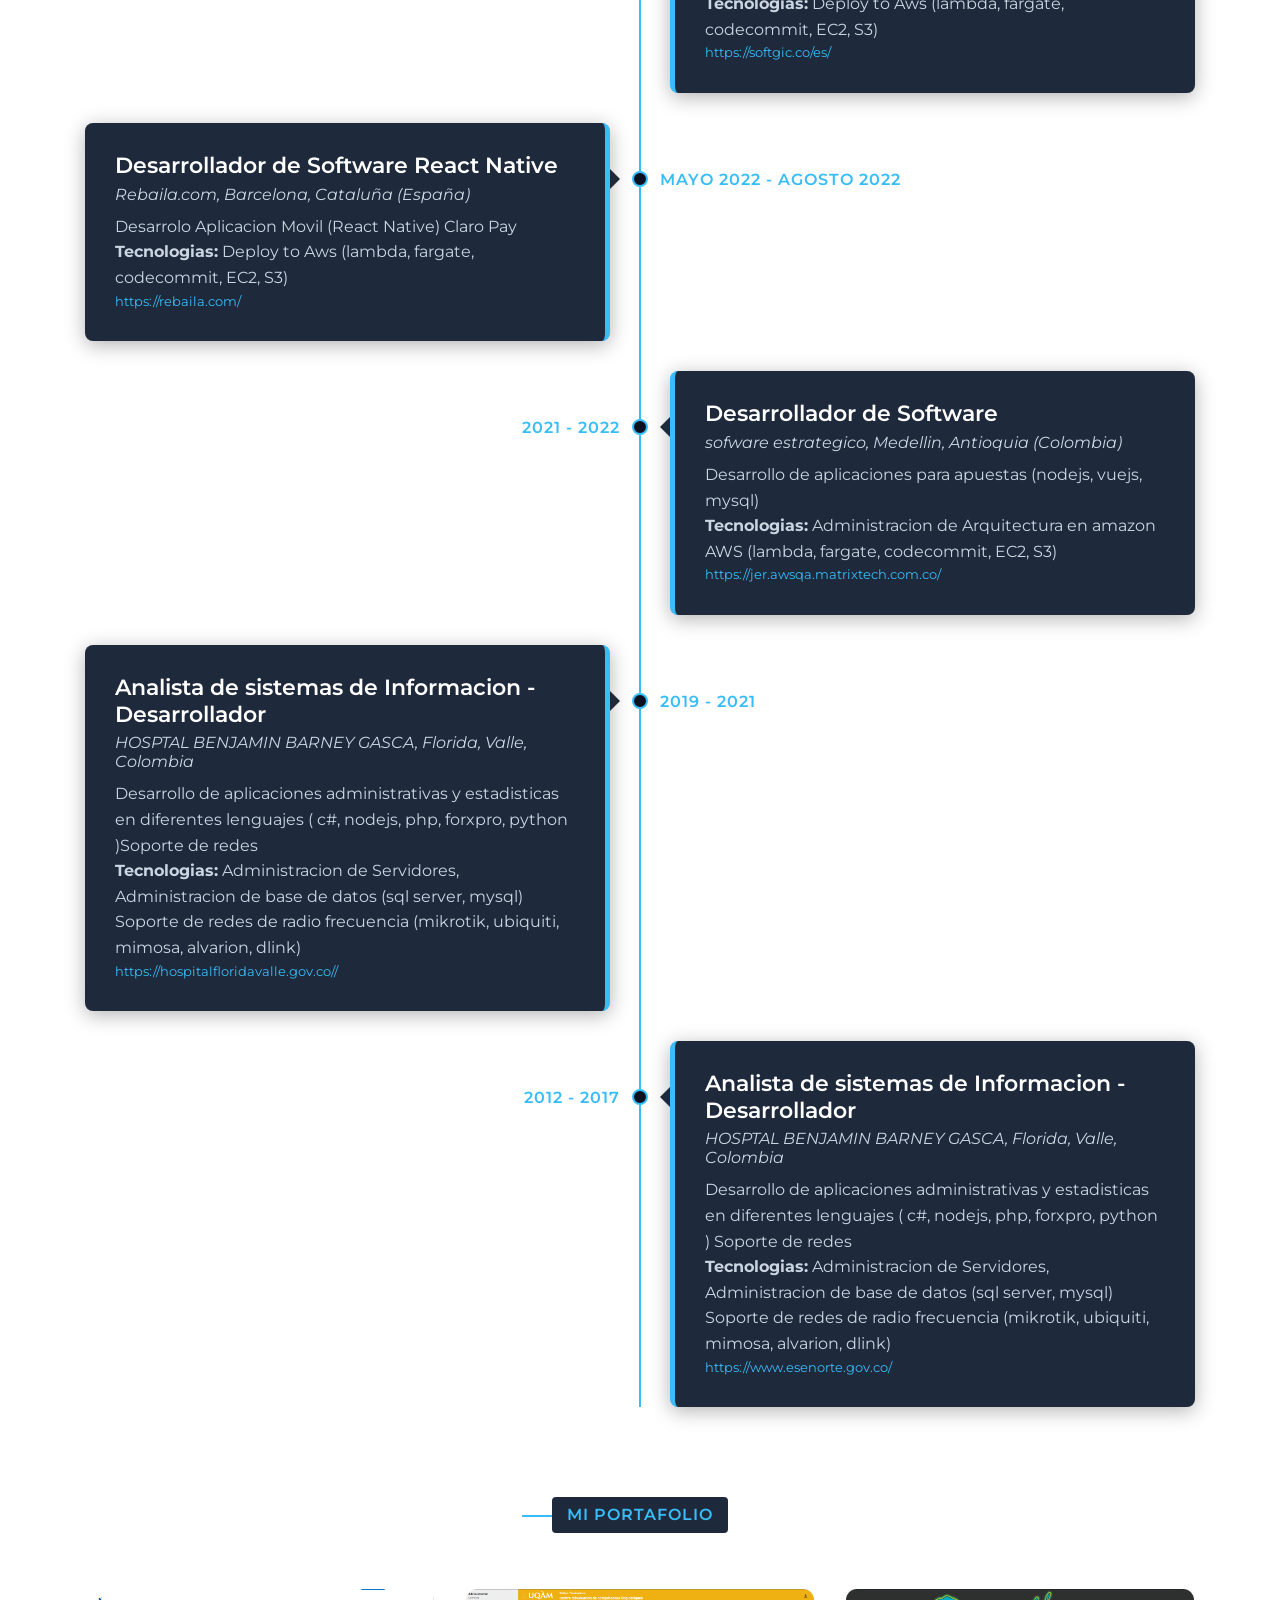
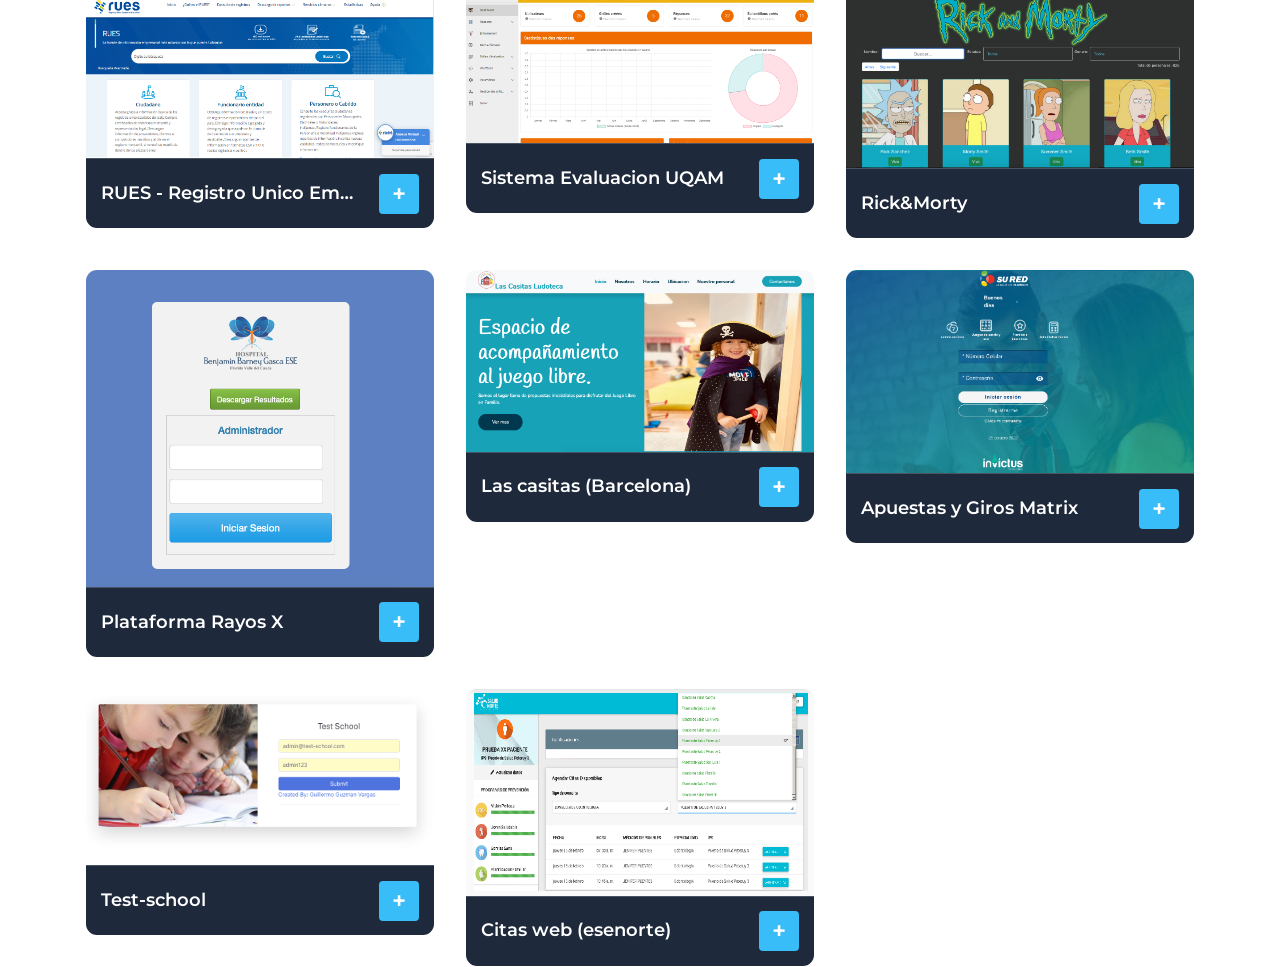
==== commit 8ee02d15: "Fix timeline dates and update experience descriptions in index.html" ====
--- a/index.html
+++ b/index.html
@@ -50,4 +50,4 @@
 </p> </div> </div> <div class="service-item"> <div class="service-icon"> <i class="fas fa-plug"></i> </div> <div class="service-text"> <h3>DEVOPS</h3> <p>
 Implementación de pipelines de CI/CD, usando tecnologias como
                 AWS codepipeline, aws codebuilder,Jenkins, Gitlab, Github Actions, etc.
-</p> </div> </div> </div> </div> </div> </div> <div class="experience" id="experience"> <div class="container"> <header class="section-header text-center wow zoomIn" data-wow-delay="0.1s" style="visibility: visible; animation-delay: 0.1s; animation-name: zoomIn;" style="visibility:visible;animation-delay:0.1s;animation-name:zoomIn"> <p></p> <h2>Mi experiencia</h2> </header> <div class="timeline"> <div class="timeline-item left wow slideInRight" data-wow-delay="0.1s" style="visibility:visible;animation-delay:0.1s"> <div class="timeline-text"> <div class="timeline-date">NOV 2023 - ACTUAL (1 año y 5 meses)</div> <h2>Desarrollador de Software FullStack Javascript</h2> <h4>Entelgy, Bogota, Cundinamarca (Colombia)</h4> <p> Modernizacion de aplicacion del registro unico de entidades solidarias </p> <p><strong>Tecnologias:</strong> Deploy to Aws (lambda, fargate, codecommit, EC2, S3, reactjs, ElasticSearch, nodejs, mysql, mongodb)</p> <a href="https://rues.org.co/" target="_blank">https://rues.org.co/</a> </div> </div> <div class="timeline-item right wow slideInRight" data-wow-delay="0.1s" style="visibility:visible;animation-delay:0.1s"> <div class="timeline-text"> <div class="timeline-date">2023</div> <h2>Desarrollador de Software</h2> <h4>SoftGic, Cali, Valle (Colombia)</h4> <p> Desarrolo Aplicacion Movil (React Native) Claro Pay </p> <p><strong>Tecnologias:</strong> Deploy to Aws (lambda, fargate, codecommit, EC2, S3)</p> <a href="https://softgic.co/es/" target="_blank">https://softgic.co/es/</a> </div> </div> <div class="timeline-item left wow slideInRight" data-wow-delay="0.1s" style="visibility:visible;animation-delay:0.1s"> <div class="timeline-text"> <div class="timeline-date">Mayo 2022 - Agosto 2022</div> <h2>Desarrollador de Software React Native </h2> <h4>Rebaila.com, Barcelona, Cataluña (España)</h4> <p> Desarrolo Aplicacion Movil (React Native) Claro Pay </p> <p><strong>Tecnologias:</strong> Deploy to Aws (lambda, fargate, codecommit, EC2, S3)</p> <a href="https://rebaila.com/" target="_blank">https://rebaila.com/</a> </div> </div> <div class="timeline-item right wow slideInRight" data-wow-delay="0.1s" style="visibility:visible;animation-delay:0.1s"> <div class="timeline-text"> <div class="timeline-date">2021 - 2022</div> <h2>Desarrollador de Software</h2> <h4>sofware estrategico, Medellin, Antioquia (Colombia)</h4> <p> Desarrollo de aplicaciones para apuestas (nodejs, vuejs, mysql) </p> <p><strong>Tecnologias:</strong> Administracion de Arquitectura en amazon AWS (lambda, fargate, codecommit, EC2, S3)</p> <a href="https://jer.awsqa.matrixtech.com.co/" target="_blank">https://jer.awsqa.matrixtech.com.co/</a> </div> </div> <div class="timeline-item left wow slideInRight" data-wow-delay="0.1s" style="visibility:visible;animation-delay:0.1s"> <div class="timeline-text"> <div class="timeline-date">2019 - 2021</div> <h2>Analista de sistemas de Informacion - Desarrollador</h2> <h4>HOSPTAL BENJAMIN BARNEY GASCA, Florida, Valle, Colombia</h4> <p> Desarrollo de aplicaciones administrativas y estadisticas en diferentes lenguajes ( c#, nodejs, php, forxpro, python )Soporte de redes </p> <p><strong>Tecnologias:</strong> Administracion de Servidores, Administracion de base de datos (sql server, mysql) Soporte de redes de radio frecuencia (mikrotik, ubiquiti, mimosa, alvarion, dlink)</p> <a href="https://hospitalfloridavalle.gov.co//" target="_blank">https://hospitalfloridavalle.gov.co//</a> </div> </div> <div class="timeline-item right wow slideInRight" data-wow-delay="0.1s" style="visibility:visible;animation-delay:0.1s"> <div class="timeline-text"> <div class="timeline-date">2012 - 2017</div> <h2>Analista de sistemas de Informacion - Desarrollador</h2> <h4>HOSPTAL BENJAMIN BARNEY GASCA, Florida, Valle, Colombia</h4> <p> Desarrollo de aplicaciones administrativas y estadisticas en diferentes lenguajes ( c#, nodejs, php, forxpro, python ) Soporte de redes  </p> <p><strong>Tecnologias:</strong> Administracion de Servidores, Administracion de base de datos (sql server, mysql) Soporte de redes de radio frecuencia (mikrotik, ubiquiti, mimosa, alvarion, dlink)</p> <a href="https://www.esenorte.gov.co/" target="_blank">https://www.esenorte.gov.co/</a> </div> </div> </div> </div> </div> <div class="portfolio" id="portfolio"> <div class="container"> <div class="section-header text-center wow zoomIn" data-wow-delay="0.1s" style="visibility: visible; animation-delay: 0.1s;"> <p>Mi portafolio</p><h2></h2> </div><div class="row"></div><div class="row portfolio-container" style="position: relative; height: 520px;"> <div class="col-lg-4 col-md-6 col-sm-12 portfolio-item filter-2" data-wow-delay="0.2s"> <div class="portfolio-wrap"> <div class="portfolio-img"> <img src="/static/media/rues.png" class="img-fluid" alt="RUES - Registro Unico Empresarial" height="200" width="200"> </div><div class="portfolio-text"> <h3>RUES - Registro Unico Empresarial</h3> <a class="btn" href="https://rues.org.co/" target="_blank">+</a> </div> </div> </div> <div class="col-lg-4 col-md-6 col-sm-12 portfolio-item filter-2" data-wow-delay="0.2s"> <div class="portfolio-wrap"> <div class="portfolio-img"> <img src="/static/media/cecl.png" class="img-fluid" alt="Sistema Evaluacion UQAM" height="200" width="200"> </div><div class="portfolio-text"> <h3>Sistema Evaluacion UQAM</h3> <a class="btn" href="https://evaluation.cecl.uqam.ca/login" target="_blank">+</a> </div> </div> </div> <div class="col-lg-4 col-md-6 col-sm-12 portfolio-item filter-2" data-wow-delay="0.2s"> <div class="portfolio-wrap"> <div class="portfolio-img"> <img src="/static/media/rickandmorty.15672a106e740c70df48.png" class="img-fluid" alt="Rick&#38;Morty" height="200" width="200"> </div><div class="portfolio-text"> <h3>Rick&amp;Morty</h3> <a class="btn" href="http://rickandmortynemer.s3-website.eu-central-1.amazonaws.com/" target="_blank">+</a> </div> </div> </div> <div class="col-lg-4 col-md-6 col-sm-12 portfolio-item filter-2" data-wow-delay="0.2s"> <div class="portfolio-wrap"> <div class="portfolio-img"> <img src="/static/media/rayosx.cbe25c949ec1a5f8d8ef.png" class="img-fluid" alt="Plataforma Rayos X" height="200" width="200"> </div><div class="portfolio-text"> <h3>Plataforma Rayos X</h3> <a class="btn" href="http://181.58.254.218:8085/RayosX/Account/Login?ReturnUrl=%2FRayosX%2Fstudies%2F" target="_blank">+</a> </div> </div> </div> <div class="col-lg-4 col-md-6 col-sm-12 portfolio-item filter-2" data-wow-delay="0.2s"> <div class="portfolio-wrap"> <div class="portfolio-img"> <img src="/static/media/casitas.adee27ed13022b8537c1.png" class="img-fluid" alt="Las casitas (Barcelona)" height="200" width="200"> </div><div class="portfolio-text"> <h3>Las casitas (Barcelona)</h3> <a class="btn" href="http://lascasitasludoteca.es/" target="_blank">+</a> </div> </div> </div> <div class="col-lg-4 col-md-6 col-sm-12 portfolio-item filter-2" data-wow-delay="0.2s"> <div class="portfolio-wrap"> <div class="portfolio-img"> <img src="/static/media/matrix.08d1332905a5ba7feeec.png" class="img-fluid" alt="Apuestas y Giros Matrix" height="200" width="200"> </div><div class="portfolio-text"> <h3>Apuestas y Giros Matrix</h3> <a class="btn" href="http://jer.awsqa.matrixtech.com.co/" target="_blank">+</a> </div> </div> </div> <div class="col-lg-4 col-md-6 col-sm-12 portfolio-item filter-2" data-wow-delay="0.2s"> <div class="portfolio-wrap"> <div class="portfolio-img"> <img src="/static/media/test-school.c671062983c2fd53f976.png" class="img-fluid" alt="Test-school" height="200" width="200"> </div><div class="portfolio-text"> <h3>Test-school</h3> <a class="btn" href="http://test-school-us.s3-website-us-east-1.amazonaws.com/login" target="_blank">+</a> </div> </div> </div> <div class="col-lg-4 col-md-6 col-sm-12 portfolio-item filter-2" data-wow-delay="0.2s"> <div class="portfolio-wrap"> <div class="portfolio-img"> <img src="/static/media/citas.e29686c8fec63e666585.png" class="img-fluid" alt="Citas web (esenorte)" height="200" width="200"> </div><div class="portfolio-text"> <h3>Citas web (esenorte)</h3> <a class="btn" href="/#" target="_blank">+</a> </div> </div> </div> </div> </div> </div> <a href="#" class="btn back-to-top" style="display: inline; opacity: 0.777531;"><i class="fa fa-chevron-up"></i></a> <div id="loader" class=""><div class="loader"></div></div> +</p> </div> </div> </div> </div> </div> </div> <div class="experience" id="experience"> <div class="container"> <header class="section-header text-center wow zoomIn" data-wow-delay="0.1s" style="visibility: visible; animation-delay: 0.1s; animation-name: zoomIn;" style="visibility:visible;animation-delay:0.1s;animation-name:zoomIn"> <p></p> <h2>Mi experiencia</h2> </header> <div class="timeline"> <div class="timeline-item left wow slideInRight" data-wow-delay="0.1s" style="visibility:visible;animation-delay:0.1s"> <div class="timeline-text"> <div class="timeline-date">NOV 2022 - ACTUAL (3 año y 5 meses)</div> <h2>Desarrollador de Software FullStack Javascript</h2> <h4>Entelgy, Bogota, Cundinamarca (Colombia)</h4> <p> Modernizacion de aplicacion del registro unico de entidades solidarias </p> <p><strong>Tecnologias:</strong> Deploy to Aws (lambda, fargate, codecommit, EC2, S3, reactjs, ElasticSearch, nodejs, mysql, mongodb)</p> <a href="https://rues.org.co/" target="_blank">https://rues.org.co/</a> </div> </div> <div class="timeline-item right wow slideInRight" data-wow-delay="0.1s" style="visibility:visible;animation-delay:0.1s"> <div class="timeline-text"> <div class="timeline-date">2023</div> <h2>Desarrollador de Software</h2> <h4>SoftGic, Cali, Valle (Colombia)</h4> <p> Desarrolo Aplicacion Movil (React Native) Claro Pay </p> <p><strong>Tecnologias:</strong> Deploy to Aws (lambda, fargate, codecommit, EC2, S3)</p> <a href="https://softgic.co/es/" target="_blank">https://softgic.co/es/</a> </div> </div> <div class="timeline-item left wow slideInRight" data-wow-delay="0.1s" style="visibility:visible;animation-delay:0.1s"> <div class="timeline-text"> <div class="timeline-date">Mayo 2022 - Agosto 2022</div> <h2>Desarrollador de Software React Native </h2> <h4>Rebaila.com, Barcelona, Cataluña (España)</h4> <p> Desarrolo Aplicacion Movil (React Native) Claro Pay </p> <p><strong>Tecnologias:</strong> Deploy to Aws (lambda, fargate, codecommit, EC2, S3)</p> <a href="https://rebaila.com/" target="_blank">https://rebaila.com/</a> </div> </div> <div class="timeline-item right wow slideInRight" data-wow-delay="0.1s" style="visibility:visible;animation-delay:0.1s"> <div class="timeline-text"> <div class="timeline-date">2021 - 2022</div> <h2>Desarrollador de Software</h2> <h4>sofware estrategico, Medellin, Antioquia (Colombia)</h4> <p> Desarrollo de aplicaciones para apuestas (nodejs, vuejs, mysql) </p> <p><strong>Tecnologias:</strong> Administracion de Arquitectura en amazon AWS (lambda, fargate, codecommit, EC2, S3)</p> <a href="https://jer.awsqa.matrixtech.com.co/" target="_blank">https://jer.awsqa.matrixtech.com.co/</a> </div> </div> <div class="timeline-item left wow slideInRight" data-wow-delay="0.1s" style="visibility:visible;animation-delay:0.1s"> <div class="timeline-text"> <div class="timeline-date">2019 - 2021</div> <h2>Analista de sistemas de Informacion - Desarrollador</h2> <h4>HOSPTAL BENJAMIN BARNEY GASCA, Florida, Valle, Colombia</h4> <p> Desarrollo de aplicaciones administrativas y estadisticas en diferentes lenguajes ( c#, nodejs, php, forxpro, python )Soporte de redes </p> <p><strong>Tecnologias:</strong> Administracion de Servidores, Administracion de base de datos (sql server, mysql) Soporte de redes de radio frecuencia (mikrotik, ubiquiti, mimosa, alvarion, dlink)</p> <a href="https://hospitalfloridavalle.gov.co//" target="_blank">https://hospitalfloridavalle.gov.co//</a> </div> </div> <div class="timeline-item right wow slideInRight" data-wow-delay="0.1s" style="visibility:visible;animation-delay:0.1s"> <div class="timeline-text"> <div class="timeline-date">2012 - 2017</div> <h2>Analista de sistemas de Informacion - Desarrollador</h2> <h4>HOSPTAL BENJAMIN BARNEY GASCA, Florida, Valle, Colombia</h4> <p> Desarrollo de aplicaciones administrativas y estadisticas en diferentes lenguajes ( c#, nodejs, php, forxpro, python ) Soporte de redes  </p> <p><strong>Tecnologias:</strong> Administracion de Servidores, Administracion de base de datos (sql server, mysql) Soporte de redes de radio frecuencia (mikrotik, ubiquiti, mimosa, alvarion, dlink)</p> <a href="https://www.esenorte.gov.co/" target="_blank">https://www.esenorte.gov.co/</a> </div> </div> </div> </div> </div> <div class="portfolio" id="portfolio"> <div class="container"> <div class="section-header text-center wow zoomIn" data-wow-delay="0.1s" style="visibility: visible; animation-delay: 0.1s;"> <p>Mi portafolio</p><h2></h2> </div><div class="row"></div><div class="row portfolio-container" style="position: relative; height: 520px;"> <div class="col-lg-4 col-md-6 col-sm-12 portfolio-item filter-2" data-wow-delay="0.2s"> <div class="portfolio-wrap"> <div class="portfolio-img"> <img src="/static/media/rues.png" class="img-fluid" alt="RUES - Registro Unico Empresarial" height="200" width="200"> </div><div class="portfolio-text"> <h3>RUES - Registro Unico Empresarial</h3> <a class="btn" href="https://rues.org.co/" target="_blank">+</a> </div> </div> </div> <div class="col-lg-4 col-md-6 col-sm-12 portfolio-item filter-2" data-wow-delay="0.2s"> <div class="portfolio-wrap"> <div class="portfolio-img"> <img src="/static/media/cecl.png" class="img-fluid" alt="Sistema Evaluacion UQAM" height="200" width="200"> </div><div class="portfolio-text"> <h3>Sistema Evaluacion UQAM</h3> <a class="btn" href="https://evaluation.cecl.uqam.ca/login" target="_blank">+</a> </div> </div> </div> <div class="col-lg-4 col-md-6 col-sm-12 portfolio-item filter-2" data-wow-delay="0.2s"> <div class="portfolio-wrap"> <div class="portfolio-img"> <img src="/static/media/rickandmorty.15672a106e740c70df48.png" class="img-fluid" alt="Rick&#38;Morty" height="200" width="200"> </div><div class="portfolio-text"> <h3>Rick&amp;Morty</h3> <a class="btn" href="http://rickandmortynemer.s3-website.eu-central-1.amazonaws.com/" target="_blank">+</a> </div> </div> </div> <div class="col-lg-4 col-md-6 col-sm-12 portfolio-item filter-2" data-wow-delay="0.2s"> <div class="portfolio-wrap"> <div class="portfolio-img"> <img src="/static/media/rayosx.cbe25c949ec1a5f8d8ef.png" class="img-fluid" alt="Plataforma Rayos X" height="200" width="200"> </div><div class="portfolio-text"> <h3>Plataforma Rayos X</h3> <a class="btn" href="http://181.58.254.218:8085/RayosX/Account/Login?ReturnUrl=%2FRayosX%2Fstudies%2F" target="_blank">+</a> </div> </div> </div> <div class="col-lg-4 col-md-6 col-sm-12 portfolio-item filter-2" data-wow-delay="0.2s"> <div class="portfolio-wrap"> <div class="portfolio-img"> <img src="/static/media/casitas.adee27ed13022b8537c1.png" class="img-fluid" alt="Las casitas (Barcelona)" height="200" width="200"> </div><div class="portfolio-text"> <h3>Las casitas (Barcelona)</h3> <a class="btn" href="http://lascasitasludoteca.es/" target="_blank">+</a> </div> </div> </div> <div class="col-lg-4 col-md-6 col-sm-12 portfolio-item filter-2" data-wow-delay="0.2s"> <div class="portfolio-wrap"> <div class="portfolio-img"> <img src="/static/media/matrix.08d1332905a5ba7feeec.png" class="img-fluid" alt="Apuestas y Giros Matrix" height="200" width="200"> </div><div class="portfolio-text"> <h3>Apuestas y Giros Matrix</h3> <a class="btn" href="http://jer.awsqa.matrixtech.com.co/" target="_blank">+</a> </div> </div> </div> <div class="col-lg-4 col-md-6 col-sm-12 portfolio-item filter-2" data-wow-delay="0.2s"> <div class="portfolio-wrap"> <div class="portfolio-img"> <img src="/static/media/test-school.c671062983c2fd53f976.png" class="img-fluid" alt="Test-school" height="200" width="200"> </div><div class="portfolio-text"> <h3>Test-school</h3> <a class="btn" href="http://test-school-us.s3-website-us-east-1.amazonaws.com/login" target="_blank">+</a> </div> </div> </div> <div class="col-lg-4 col-md-6 col-sm-12 portfolio-item filter-2" data-wow-delay="0.2s"> <div class="portfolio-wrap"> <div class="portfolio-img"> <img src="/static/media/citas.e29686c8fec63e666585.png" class="img-fluid" alt="Citas web (esenorte)" height="200" width="200"> </div><div class="portfolio-text"> <h3>Citas web (esenorte)</h3> <a class="btn" href="/#" target="_blank">+</a> </div> </div> </div> </div> </div> </div> <a href="#" class="btn back-to-top" style="display: inline; opacity: 0.777531;"><i class="fa fa-chevron-up"></i></a> <div id="loader" class=""><div class="loader"></div></div> 
--- a/css/style.css
+++ b/css/style.css
@@ -1,10 +1,21 @@
+:root {
+    --bg-primary: #0b1120;
+    --bg-surface: #1e293b;
+    --color-accent: #38bdf8;
+    --color-accent-hover: #0ea5e9;
+    --text-primary: #ffffff;
+    --text-secondary: #cbd5e1; /* Gris mucho más claro para mejor contraste */
+    --border-color: rgba(255, 255, 255, 0.2);
+}
+
 /*******************************/
 /********* General CSS *********/
 /*******************************/
 body {
-    color: #797979;
-    background: #ffffff;
+    color: var(--text-secondary);
+    background: var(--bg-primary);
     font-family: 'Montserrat', sans-serif;
+    line-height: 1.7;
 }
 
 h1,
@@ -13,18 +24,19 @@
 h4,
 h5, 
 h6 {
-    color: #414141;
+    color: var(--text-primary);
+    font-weight: 700;
 }
 
 a {
-    color: #313131;
+    color: var(--color-accent);
     transition: .3s;
 }
 
 a:hover,
 a:active,
 a:focus {
-    color: rgba(29, 30, 34, 0.95);
+    color: var(--color-accent-hover);
     outline: none;
     text-decoration: none;
 }
@@ -43,14 +55,11 @@
     font-weight: 600;
     letter-spacing: 1px;
     color: #ffffff;
-    background: rgba(29, 30, 34, 0.95);
+    background: var(--color-accent);
     border: 2px solid transparent;
-    border-radius: 0;
-    box-shadow: inset 0 0 0 50px rgba(179, 13, 68, 0.95);
+    border-radius: 4px;
+    box-shadow: none;
     transition: ease-out 0.3s;
-    -webkit-transition: ease-out 0.3s;
-    -moz-transition: ease-out 0.3s;
-    
 }
 
 .btn {
@@ -59,28 +68,23 @@
     font-weight: 600;
     letter-spacing: 1px;
     color: #ffffff;
-    background: rgba(29, 30, 34, 0.95);
-    border: 2px solid transparent;
-    border-radius: 0;
-    box-shadow: inset 0 0 0 50px rgba(29, 30, 34, 0.95);
+    background: var(--color-accent);
+    border: 2px solid var(--color-accent);
+    border-radius: 4px;
     transition: ease-out 0.3s;
-    -webkit-transition: ease-out 0.3s;
-    -moz-transition: ease-out 0.3s;
 }
 
 .btn:hover {
-    color: rgba(29, 30, 34, 0.95);
+    color: var(--color-accent);
     background: transparent;
-    box-shadow: inset 0 0 0 0 rgba(29, 30, 34, 0.95);
-    border-color: rgba(29, 30, 34, 0.95);
+    border-color: var(--color-accent);
 }
 
 
 .btn-hv:hover {
-    color: rgba(29, 30, 34, 0.95);
+    color: var(--color-accent);
     background: transparent;
-    box-shadow: inset 0 0 0 0 rgba(29, 30, 34, 0.95);
-    border-color: rgba(29, 30, 34, 0.95);
+    border-color: var(--color-accent);
 }
 
 #loader {
@@ -92,18 +96,14 @@
     display: flex;
     align-items: center;
     justify-content: center;
-    background: #ffffff;
+    background: var(--bg-primary);
     opacity: 0;
     visibility: hidden;
-    -webkit-transition: opacity .3s ease-out, visibility 0s linear .3s;
-    -o-transition: opacity .3s ease-out, visibility 0s linear .3s;
     transition: opacity .3s ease-out, visibility 0s linear .3s;
     z-index: 999;
 }
 
 #loader.show {
-    -webkit-transition: opacity .6s ease-out, visibility 0s linear 0s;
-    -o-transition: opacity .6s ease-out, visibility 0s linear 0s;
     transition: opacity .6s ease-out, visibility 0s linear 0s;
     visibility: visible;
     opacity: 1;
@@ -113,10 +113,9 @@
     position: relative;
     width: 45px;
     height: 45px;
-    border: 5px solid #dddddd;
-    border-top: 5px solid rgba(29, 30, 34, 0.95);
+    border: 5px solid var(--bg-surface);
+    border-top: 5px solid var(--color-accent);
     border-radius: 50%;
-    -webkit-animation: spin 2s linear infinite;
     animation: spin 2s linear infinite;
 }
 
@@ -141,6 +140,8 @@
     font-size: 22px;
     right: 15px;
     bottom: 15px;
+    background: var(--color-accent);
+    border-radius: 4px;
     z-index: 9;
 }
 
@@ -148,8 +149,8 @@
     color: #ffffff;
 }
 
-.back-to-top:hover i {
-    color: #414141;
+.back-to-top:hover {
+    background: var(--color-accent-hover);
 }
 
 
@@ -166,7 +167,7 @@
     position: fixed;
     top: 0;
     width: 100%;
-    box-shadow: 0 2px 5px rgba(0, 0, 0, .3);
+    box-shadow: 0 2px 10px rgba(0, 0, 0, .5);
 }
 
 .navbar .navbar-brand {
@@ -188,7 +189,7 @@
     margin-top: 0;
     border: 0;
     border-radius: 0;
-    background: #f8f9fa;
+    background: var(--bg-surface);
 }
 
 @media (min-width: 992px) {
@@ -197,55 +198,57 @@
         width: 100%;
         padding: 30px 60px;
         background: transparent !important;
-        border-bottom: 1px dashed rgba(256, 256, 256, .2);
+        border-bottom: 1px dashed var(--border-color);
         z-index: 9;
     }
     
     .navbar.nav-sticky {
         padding: 10px 60px;
-        background: #ffffff !important;
+        background: var(--bg-primary) !important;
+        border-bottom: 1px solid var(--border-color);
     }
     
     .navbar .navbar-brand {
-        color: #ffffff;
+        color: var(--text-primary);
     }
     
     .navbar.nav-sticky .navbar-brand {
-        color: rgba(29, 30, 34, 0.95);
+        color: var(--color-accent);
     }
 
     .navbar-light .navbar-nav .nav-link,
     .navbar-light .navbar-nav .nav-link:focus {
         padding: 10px 10px 8px 10px;
-        color: #ffffff;
+        color: var(--text-primary);
         font-size: 15px;
         font-weight: 500;
     }
     
     .navbar-light.nav-sticky .navbar-nav .nav-link,
     .navbar-light.nav-sticky .navbar-nav .nav-link:focus {
-        color: #414141;
+        color: var(--text-secondary);
     }
 
     .navbar-light .navbar-nav .nav-link:hover,
     .navbar-light .navbar-nav .nav-link.active {
-        color: #111111;
+        color: var(--color-accent);
     }
     
     .navbar-light.nav-sticky .navbar-nav .nav-link:hover,
     .navbar-light.nav-sticky .navbar-nav .nav-link.active {
-        color: rgba(29, 30, 34, 0.95);
+        color: var(--color-accent);
     }
 }
 
 @media (max-width: 991.98px) {   
     .navbar {
         padding: 15px;
-        background: #ffffff !important;
+        background: var(--bg-primary) !important;
+        border-bottom: 1px solid var(--border-color);
     }
     
     .navbar .navbar-brand {
-        color: rgba(29, 30, 34, 0.95);
+        color: var(--color-accent);
     }
     
     .navbar .navbar-nav {
@@ -254,6 +257,12 @@
     
     .navbar a.nav-link {
         padding: 5px;
+        color: var(--text-secondary);
+    }
+    
+    .navbar a.nav-link:hover,
+    .navbar a.nav-link.active {
+        color: var(--color-accent);
     }
     
     .navbar .dropdown-menu {
@@ -272,7 +281,7 @@
     margin-bottom: 45px;
     padding: 120px 0 0 0;
     overflow: hidden;
-    background:url(../img/fondo.png);
+    background: linear-gradient(rgba(11, 17, 32, 0.8), rgba(11, 17, 32, 0.8)), url(../img/fondo.png);
     background-position: center;
     background-repeat: no-repeat;
     background-size: cover;
@@ -292,6 +301,8 @@
 .hero .hero-image img {
     max-width: 80%;
     max-height: 80%;
+    border-radius: 20px;
+    box-shadow: 0 0 30px rgba(56, 189, 248, 0.3);
 }
 
 .hero .hero-content {
@@ -304,14 +315,14 @@
 }
 
 .hero .hero-text p {
-    color: #ffffff;
+    color: var(--text-primary);
     font-size: 25px;
     font-weight: 600;
     margin-bottom: 15px;
 }
 
 .hero .hero-text h1 {
-    color: #ffffff;
+    color: var(--text-primary);
     font-size: 55px;
     font-weight: 700;
     letter-spacing: 3px;
@@ -322,7 +333,7 @@
     display: inline-block;
     margin: 0;
     height: 35px;
-    color: #ffffff;
+    color: var(--color-accent);
     font-size: 35px;
     font-weight: 600;
 }
@@ -334,21 +345,20 @@
 .hero .hero-text .typed-cursor {
     font-size: 35px;
     font-weight: 300;
-    color: #ffffff;
+    color: var(--text-primary);
 }
 
 .hero .hero-btn .btn {
     margin-top: 35px;
-    color: rgba(34, 37, 44, 0.95);
-    background: #ffffff;
-    box-shadow: inset 0 0 0 50px #ffffff;
+    color: #ffffff;
+    background: var(--color-accent);
+    border: 2px solid var(--color-accent);
 }
 
 .hero .hero-btn .btn:hover {
-    color: #ffffff;
+    color: var(--color-accent);
     background: transparent;
-    box-shadow: inset 0 0 0 0 #ffffff;
-    border-color: #ffffff;
+    border-color: var(--color-accent);
 }
 
 .hero .hero-btn .btn:first-child {
@@ -448,35 +458,30 @@
     display: inline-block;
     margin: 0 30px;
     margin-bottom: 10px;
-    padding-left: 15px;
+    padding: 5px 15px;
     position: relative;
     font-size: 16px;
     font-weight: 600;
     letter-spacing: 1px;
     text-transform: uppercase;
-    background: #ffffff;
+    color: var(--color-accent);
+    background: var(--bg-surface);
+    border-radius: 4px;
 }
 
 .section-header p::before {
     position: absolute;
     content: "";
-    height: 3px;
-    top: 11px;
+    height: 2px;
+    top: 50%;
     right: 0;
     left: -30px;
-    background: rgba(29, 30, 34, 0.95);
+    background: var(--color-accent);
     z-index: -1;
 }
 
 .section-header p::after {
-    position: absolute;
-    content: "";
-    width: 3px;
-    height: 3px;
-    top: 11px;
-    left: 3px;
-    background: rgba(29, 30, 34, 0.95);
-    z-index: 1;
+    display: none;
 }
 
 .section-header h2 {
@@ -484,6 +489,7 @@
     position: relative;
     font-size: 45px;
     font-weight: 700;
+    color: var(--text-primary);
 }
 
 @media (max-width: 767.98px) {
@@ -512,7 +518,6 @@
 
 .about .about-img {
     position: relative;
-    height: 10%;
 }
 
 .about .about-img img {
@@ -520,6 +525,7 @@
     width: 100%;
     height: 100%;
     object-fit: cover;
+    border-radius: 20px;
 }
 
 .about .about-content {
@@ -528,6 +534,7 @@
 
 .about .about-text p {
     font-size: 16px;
+    color: var(--text-secondary);
 }
 
 .about .skills {
@@ -542,22 +549,24 @@
     display: inline-block;
     margin-bottom: 5px;
     font-size: 16px;
-    font-weight: 400;
+    font-weight: 500;
+    color: var(--text-primary);
 }
 
 .about .skill-name p:last-child {
     float: right;
+    color: var(--color-accent);
 }
 
 .about .progress {
     height: 10px;
     border-radius: 10px;
-    background: #dddddd;
+    background: var(--bg-surface);
 }
 
 .about .progress .progress-bar {
     width: 0px;
-    background: rgba(29, 30, 34, 0.95);
+    background: var(--color-accent);
     border-radius: 10px;
     transition: 2s;
 }
@@ -590,7 +599,7 @@
     content: '';
     position: absolute;
     width: 2px;
-    background: rgba(29, 30, 34, 0.95);
+    background: var(--color-accent);
     top: 0;
     bottom: 0;
     left: 50%;
@@ -621,8 +630,8 @@
     height: 16px;
     top: 48px;
     right: -8px;
-    background: #ffffff;
-    border: 2px solid rgba(29, 30, 34, 0.95);
+    background: var(--bg-primary);
+    border: 2px solid var(--color-accent);
     border-radius: 16px;
     z-index: 1;
 }
@@ -640,12 +649,12 @@
   right: 10px;
   z-index: 1;
   border: 10px solid;
-  border-color: transparent transparent transparent #dddddd;
+  border-color: transparent transparent transparent var(--bg-surface);
 }
 
 .experience .timeline .timeline-item.right::before {
   left: 10px;
-  border-color: transparent #dddddd transparent transparent;
+  border-color: transparent var(--bg-surface) transparent transparent;
 }
 
 .experience .timeline .timeline-date {
@@ -654,7 +663,7 @@
     top: 44px;
     font-size: 16px;
     font-weight: 600;
-    color: rgba(29, 30, 34, 0.95);
+    color: var(--color-accent);
     text-transform: uppercase;
     letter-spacing: 1px;
     z-index: 1;
@@ -672,21 +681,23 @@
 
 .experience .timeline .timeline-text {
     padding: 30px;
-    background: #ffffff;
-    position: relative;
-    border-right: 5px solid #dddddd;
-    box-shadow: 0 0 60px rgba(0, 0, 0, .08);
+    background: var(--bg-surface);
+    position: relative;
+    border-right: 5px solid var(--color-accent);
+    border-radius: 8px;
+    box-shadow: 0 4px 20px rgba(0, 0, 0, .3);
 }
 
 .experience .timeline .timeline-item.right .timeline-text {
     border-right: none;
-    border-left: 5px solid #dddddd;
+    border-left: 5px solid var(--color-accent);
 }
 
 .experience .timeline .timeline-text h2 {
     margin: 0 0 5px 0;
     font-size: 22px;
     font-weight: 600;
+    color: var(--text-primary);
 }
 
 .experience .timeline .timeline-text h4 {
@@ -694,11 +705,13 @@
     font-size: 16px;
     font-style: italic;
     font-weight: 400;
+    color: var(--text-secondary);
 }
 
 .experience .timeline .timeline-text p {
     margin: 0;
     font-size: 16px;
+    color: var(--text-secondary);
 }
 
 @media (max-width: 767.98px) {
@@ -728,7 +741,7 @@
     .experience .timeline .timeline-item.left::before,
     .experience .timeline .timeline-item.right::before {
         left: 18px;
-        border-color: transparent #dddddd transparent transparent;
+        border-color: transparent var(--bg-surface) transparent transparent;
     }
     
     .experience .timeline .timeline-item.left .timeline-date,
@@ -744,7 +757,7 @@
     .experience .timeline .timeline-item.left .timeline-text,
     .experience .timeline .timeline-item.right .timeline-text {
         border-right: none;
-        border-left: 5px solid #dddddd;
+        border-left: 5px solid var(--color-accent);
     }
 }
 
@@ -763,68 +776,75 @@
     margin-bottom: 30px;
     display: flex;
     align-items: center;
-    box-shadow: inset 0 0 0 0 transparent;
-    transition: ease-out 0.5s;
+    background: var(--bg-surface);
+    padding: 20px;
+    border-radius: 12px;
+    border: 1px solid var(--border-color);
+    transition: all 0.3s ease;
 }
 
 .service .service-item:hover {
-    box-shadow: inset 800px 0 0 0 rgba(29, 30, 34, 0.95);
+    transform: translateY(-5px);
+    border-color: var(--color-accent);
+    box-shadow: 0 10px 30px rgba(0, 0, 0, 0.4);
 }
 
 .service .service-icon {
     position: relative;
-    width: 150px;
-    min-height: 150px;
+    width: 100px;
+    min-height: 100px;
     display: flex;
     align-items: center;
     justify-content: center;
-    border: 1px solid rgba(29, 30, 34, 0.95);
-    background: #ffffff;
+    border: 1px solid var(--color-accent);
+    border-radius: 50%;
+    background: var(--bg-primary);
+    flex-shrink: 0;
 }
 
 .service .service-icon i {
     position: relative;
-    font-size: 60px;
-    color: rgba(29, 30, 34, 0.95);
+    font-size: 40px;
+    color: var(--color-accent);
     transition: .3s;
 }
 
 .service .service-item:hover i {
-    font-size: 75px;
+    font-size: 50px;
 }
 
 .service .service-text {
     position: relative;
-    width: calc(100% - 120px);
-    padding: 0 30px;
+    width: calc(100% - 100px);
+    padding: 0 20px;
 }
 
 .service .service-text h3 {
     margin-bottom: 10px;
     font-size: 20px;
     font-weight: 600;
-    transition: 1s;
+    color: var(--text-primary);
 }
 
 .service .service-text p {
     margin: 0;
-    font-size: 16px;
-    transition: 1s;
-}
-
-.service .service-item:hover .service-text h3,
-.service .service-item:hover .service-text p {
-    color: #ffffff;
+    font-size: 15px;
+    color: var(--text-secondary);
 }
 
 @media (max-width: 575.98px) {
+    .service .service-item {
+        flex-direction: column;
+        text-align: center;
+    }
+    
+    .service .service-text {
+        width: 100%;
+        padding: 20px 0 0 0;
+    }
+    
     .service .service-text h3 {
-        font-size: 16px;
-        margin-bottom: 5px;
-    }
-    
-    .service .service-text p {
-        font-size: 14px;
+        font-size: 18px;
     }
 }
 
@@ -849,34 +869,34 @@
     cursor: pointer;
     display: inline-block;
     margin: 5px;
-    padding: 6px 12px;
+    padding: 8px 20px;
     font-size: 14px;
     font-weight: 600;
-    color: #ffffff;
-    background: rgba(29, 30, 34, 0.95);
-    border: 2px solid transparent;
-    border-radius: 0;
-    box-shadow: inset 0 0 0 50px rgba(29, 30, 34, 0.95);
-    transition: ease-out 0.3s;
-    -webkit-transition: ease-out 0.3s;
-    -moz-transition: ease-out 0.3s;
+    color: var(--text-primary);
+    background: var(--bg-surface);
+    border: 1px solid var(--border-color);
+    border-radius: 4px;
+    transition: all 0.3s;
 }
 
 .portfolio #portfolio-filter li:hover,
 .portfolio #portfolio-filter li.filter-active {
-    color: rgba(29, 30, 34, 0.95);
-    background: transparent;
-    box-shadow: inset 0 0 0 0 rgba(29, 30, 34, 0.95);
-    border-color: rgba(29, 30, 34, 0.95);
+    color: #ffffff;
+    background: var(--color-accent);
+    border-color: var(--color-accent);
 }
 
 .portfolio .portfolio-item {
     position: relative;
+    margin-bottom: 30px;
 }
 
 .portfolio .portfolio-wrap {
     position: relative;
     width: 100%;
+    border-radius: 12px;
+    overflow: hidden;
+    border: 1px solid var(--border-color);
 }
 
 .portfolio .portfolio-img {
@@ -889,50 +909,51 @@
     width: 100%; 
     height: 100%; 
     object-fit: cover;
+    transition: .5s;
+}
+
+.portfolio .portfolio-item:hover img {
     transform: scale(1.1);
-    transition: .5s;
-}
-
-.portfolio .portfolio-item:hover img {
-    margin-left: 15px;
 }
 
 .portfolio .portfolio-text {
     position: relative;
-    height: 60px;
-    width: calc(100% - 30px);
-    margin: -30px 15px 30px 15px;
+    height: 70px;
+    width: 100%;
+    padding: 15px;
     display: flex;
     align-items: center;
-    background: #ffffff;
-    box-shadow: 0 0 15px rgba(0, 0, 0, .12);
+    background: var(--bg-surface);
+    border-top: 1px solid var(--border-color);
 }
 
 .portfolio .portfolio-text h3 {
-    width: calc(100% - 70px);
+    width: calc(100% - 60px);
     font-size: 18px;
     font-weight: 600;
-    margin: 0 0 0 15px;
+    margin: 0;
     white-space: nowrap;
     overflow: hidden;
+    text-overflow: ellipsis;
+    color: var(--text-primary);
 }
 
 .portfolio .portfolio-text a.btn {
-    width: 50px;
-    height: 50px;
-    padding: 0 0 2px 1px;
+    width: 40px;
+    height: 40px;
+    padding: 0;
     display: flex;
     align-items: center;
     justify-content: center;
-    font-size: 45px;
-    font-weight: 100;
-}
-
-.portfolio .portfolio-item:hover a.btn {
-    color: rgba(29, 30, 34, 0.95);
-    background: transparent;
-    box-shadow: inset 0 0 0 0 rgba(29, 30, 34, 0.95);
-    border-color: rgba(29, 30, 34, 0.95);
+    font-size: 24px;
+    background: var(--color-accent);
+    color: #ffffff;
+    border-radius: 4px;
+    margin-left: auto;
+}
+
+.portfolio .portfolio-item:hover .portfolio-text a.btn {
+    background: var(--color-accent-hover);
 }
 
 
@@ -944,7 +965,9 @@
     width: 100%;
     margin: 45px 0;
     padding: 90px 0;
-    background: rgba(29, 30, 34, 0.95);
+    background: var(--bg-surface);
+    border-top: 1px solid var(--border-color);
+    border-bottom: 1px solid var(--border-color);
 }
 
 .banner .container {
@@ -957,40 +980,25 @@
 }
 
 .banner .section-header p {
-    color: #414141;
-    background: transparent;
-}
-
-.banner .section-header p::after {
-    display: none;
+    color: var(--color-accent);
+    background: var(--bg-primary);
 }
 
 .banner .section-header h2 {
-    color: #ffffff;
+    color: var(--text-primary);
 }
 
 .banner .section-header h2 span {
-    color: #414141;
-    font-size: 50px;
+    color: var(--color-accent);
 }
 
 .banner .banner-text p {
     font-size: 18px;
-    color: #ffffff;
+    color: var(--text-secondary);
 }
 
 .banner .banner-text .btn {
     margin-top: 15px;
-    color: rgba(29, 30, 34, 0.95);
-    background: #ffffff;
-    box-shadow: inset 0 0 0 50px #ffffff;
-}
-
-.banner .banner-text .btn:hover {
-    color: #ffffff;
-    background: transparent;
-    box-shadow: inset 0 0 0 0 #ffffff;
-    border-color: #ffffff;
 }
 
 
@@ -1014,12 +1022,17 @@
 .price .price-item {
     position: relative;
     margin-bottom: 30px;
-    background: #ffffff;
+    background: var(--bg-surface);
+    border: 1px solid var(--border-color);
+    border-radius: 8px;
+    transition: 0.3s;
 }
 
 .price .featured-item {
-    box-shadow: 0 0 30px rgba(0, 0, 0, .2);
+    box-shadow: 0 0 30px rgba(0, 0, 0, .4);
+    border-color: var(--color-accent);
     z-index: 1;
+    transform: scale(1.05);
 }
 
 .price .price-header,
@@ -1031,41 +1044,30 @@
 
 .price .price-header {
     padding: 45px 0 30px 0;
-    color: #414141;
-}
-
-.price .price-item.featured-item .price-header {
-    color: rgba(29, 30, 34, 0.95);
 }
 
 .price .price-title h2 {
-    font-size: 25px;
-    font-weight: 400;
+    font-size: 22px;
+    font-weight: 600;
     text-transform: uppercase;
+    color: var(--text-primary);
 }
 
 .price .price-prices h2 {
     font-size: 45px;
     font-weight: 700;
-    margin-left: 10px;
+    color: var(--color-accent);
 }
 
 .price .price-prices h2 small {
-    position: absolute;
     font-size: 18px;
-    font-weight: 400;
-    margin-top: 9px;
-    margin-left: -12px;
+    vertical-align: super;
+    color: var(--text-secondary);
 }
 
 .price .price-prices h2 span {
-    margin-left: 1px;
     font-size: 18px;
-    font-weight: 400;
-}
-
-.price .price-item.featured-item h2 {
-    color: rgba(29, 30, 34, 0.95);
+    color: var(--text-secondary);
 }
 
 .price .price-body {
@@ -1079,39 +1081,14 @@
 }
 
 .price .price-description ul li {
-    padding: 0 0 20px 0;
+    padding: 0 0 15px 0;
+    color: var(--text-secondary);
 }
 
 .price .price-item .price-action {
     padding-bottom: 45px;
 }
 
-.price .price-item .price-action .btn {
-    color: #ffffff;
-    background: #414141;
-    box-shadow: inset 0 0 0 50px #414141;
-}
-
-.price .price-item .price-action .btn:hover {
-    color: #414141;
-    background: transparent;
-    box-shadow: inset 0 0 0 0 #414141;
-    border-color: #414141;
-}
-
-.price .price-item.featured-item .price-action .btn {
-    color: #ffffff;
-    background: rgba(29, 30, 34, 0.95);
-    box-shadow: inset 0 0 0 50px rgba(29, 30, 34, 0.95);
-}
-
-.price .price-item.featured-item .price-action .btn:hover {
-    color: rgba(29, 30, 34, 0.95);
-    background: transparent;
-    box-shadow: inset 0 0 0 0 rgba(29, 30, 34, 0.95);
-    border-color: rgba(29, 30, 34, 0.95);
-}
-
 
 /*******************************/
 /*********** Team CSS **********/
@@ -1124,113 +1101,51 @@
 
 .team .team-item {
     position: relative;
-    background: #ffffff;
+    background: var(--bg-surface);
     margin-bottom: 30px;
     display: flex;
     align-items: center;
-    justify-content: flex-start;
-    box-shadow: inset 0 0 0 0 transparent;
-    transition: ease-out 0.5s;
+    border-radius: 12px;
+    overflow: hidden;
+    border: 1px solid var(--border-color);
+    transition: 0.3s;
 }
 
 .team .team-img {
     position: relative;
-    width: 50%;
+    width: 45%;
     overflow: hidden;
 }
 
-.team .team-img img {
-    position: relative;
-    width: 100%;
-    transition: .5s;
-}
-
 .team .team-text {
     position: relative;
-    width: 50%;
-    padding: 0 30px;
+    width: 55%;
+    padding: 0 25px;
 }
 
 .team .team-text h2 {
-    color: rgba(29, 30, 34, 0.95);
-    font-size: 18px;
-    font-weight: 600;
+    color: var(--text-primary);
+    font-size: 20px;
+    font-weight: 700;
     margin-bottom: 5px;
-    transition: 1s;
 }
 
 .team .team-text h4 {
     font-size: 14px;
-    font-weight: 600;
+    font-weight: 500;
+    color: var(--color-accent);
     margin-bottom: 15px;
-    transition: 1s;
 }
 
 .team .team-text p {
-    margin-bottom: 20px;
-    transition: 1s;
-}
-
-.team .team-social {
-    position: relative;
-    display: flex;
-    align-items: center;
-    justify-content: flex-start;
-}
-
-.team .team-social a.btn {
-    width: 35px;
-    height: 35px;
-    padding: 0;
-    display: flex;
-    align-items: center;
-    justify-content: center;
+    margin-bottom: 15px;
     font-size: 14px;
-    font-weight: normal;
-    margin-right: 5px;
+    color: var(--text-secondary);
 }
 
 .team .team-item:hover {
-    box-shadow: inset 800px 0 0 0 rgba(29, 30, 34, 0.95);
-}
-
-.team .team-item:hover .team-img img {
-    transform: scale(1.2);
-}
-
-.team .team-item:hover .team-text h2,
-.team .team-item:hover .team-text h4,
-.team .team-item:hover .team-text p {
-    color: #ffffff;
-}
-
-.team .team-item:hover .team-social a.btn {
-    background: #ffffff;
-}
-
-.team .team-item:hover .team-social a.btn:hover {
-    border-color: #ffffff;
-}
-
-@media(max-width: 575.98px) {
-    .team .team-text {
-        padding: 0 15px;
-    }
-    
-    .team .team-text h2 {
-        font-size: 16px;
-        margin-bottom: 0;
-    }
-
-    .team .team-text h4 {
-        margin-bottom: 5px;
-    }
-
-    .team .team-text p {
-        font-size: 14px;
-        line-height: 18px;
-        margin-bottom: 10px;
-    }
+    border-color: var(--color-accent);
+    transform: translateY(-5px);
 }
 
 
@@ -1241,7 +1156,9 @@
     position: relative;
     margin: 45px 0;
     padding: 90px 0;
-    background: rgba(29, 30, 34, 0.95);
+    background: var(--bg-surface);
+    border-top: 1px solid var(--border-color);
+    border-bottom: 1px solid var(--border-color);
 }
 
 .testimonial .container {
@@ -1249,78 +1166,63 @@
 }
 
 .testimonial .testimonial-icon {
-    margin-bottom: 45px;
+    margin-bottom: 30px;
     text-align: center;
 }
 
 .testimonial .testimonial-icon i {
-    font-size: 60px;
-    color: rgba(256, 256, 256, .5);
+    font-size: 50px;
+    color: var(--color-accent);
+    opacity: 0.5;
 }
 
 .testimonial .testimonial-item {
     position: relative;
-    margin: 0 15px;
     text-align: center;
+    padding: 0 15px;
 }
 
 .testimonial .testimonial-img {
     position: relative;
-    margin-bottom: 15px;
+    margin-bottom: 20px;
     z-index: 1;
 }
 
 .testimonial .testimonial-item img {
     margin: 0 auto;
-    width: 120px;
-    padding: 10px;
-    border: 5px dotted #ffffff;
-    border-radius: 100px;
-}
-
-.testimonial .testimonial-text {
-    position: relative;
-    margin-top: -70px;
-    padding: 65px 35px 30px 35px;
-    text-align: center;
-    background: #ffffff;
-    border-radius: 500px;
+    width: 100px;
+    height: 100px;
+    border: 3px solid var(--color-accent);
+    border-radius: 50%;
+    object-fit: cover;
 }
 
 .testimonial .testimonial-item p {
     font-size: 18px;
     font-style: italic;
+    color: var(--text-secondary);
+    line-height: 1.8;
 }
 
 .testimonial .testimonial-text h3 {
-    color: rgba(29, 30, 34, 0.95);
+    color: var(--text-primary);
     font-size: 18px;
-    font-weight: 600;
-    margin-bottom: 10px;
+    font-weight: 700;
+    margin-top: 20px;
+    margin-bottom: 5px;
 }
 
 .testimonial .testimonial-text h4 {
-    color: #666666;
+    color: var(--color-accent);
     font-size: 14px;
-    margin-bottom: 0;
-}
-
-.testimonial .owl-dots {
-    margin-top: 15px;
-    text-align: center;
 }
 
 .testimonial .owl-dot {
-    display: inline-block;
-    margin: 0 5px;
-    width: 12px;
-    height: 12px;
-    border-radius: 50%;
-    background: rgba(256, 256, 256, .5);
+    background: var(--border-color) !important;
 }
 
 .testimonial .owl-dot.active {
-    background: #ffffff;
+    background: var(--color-accent) !important;
 }
 
 
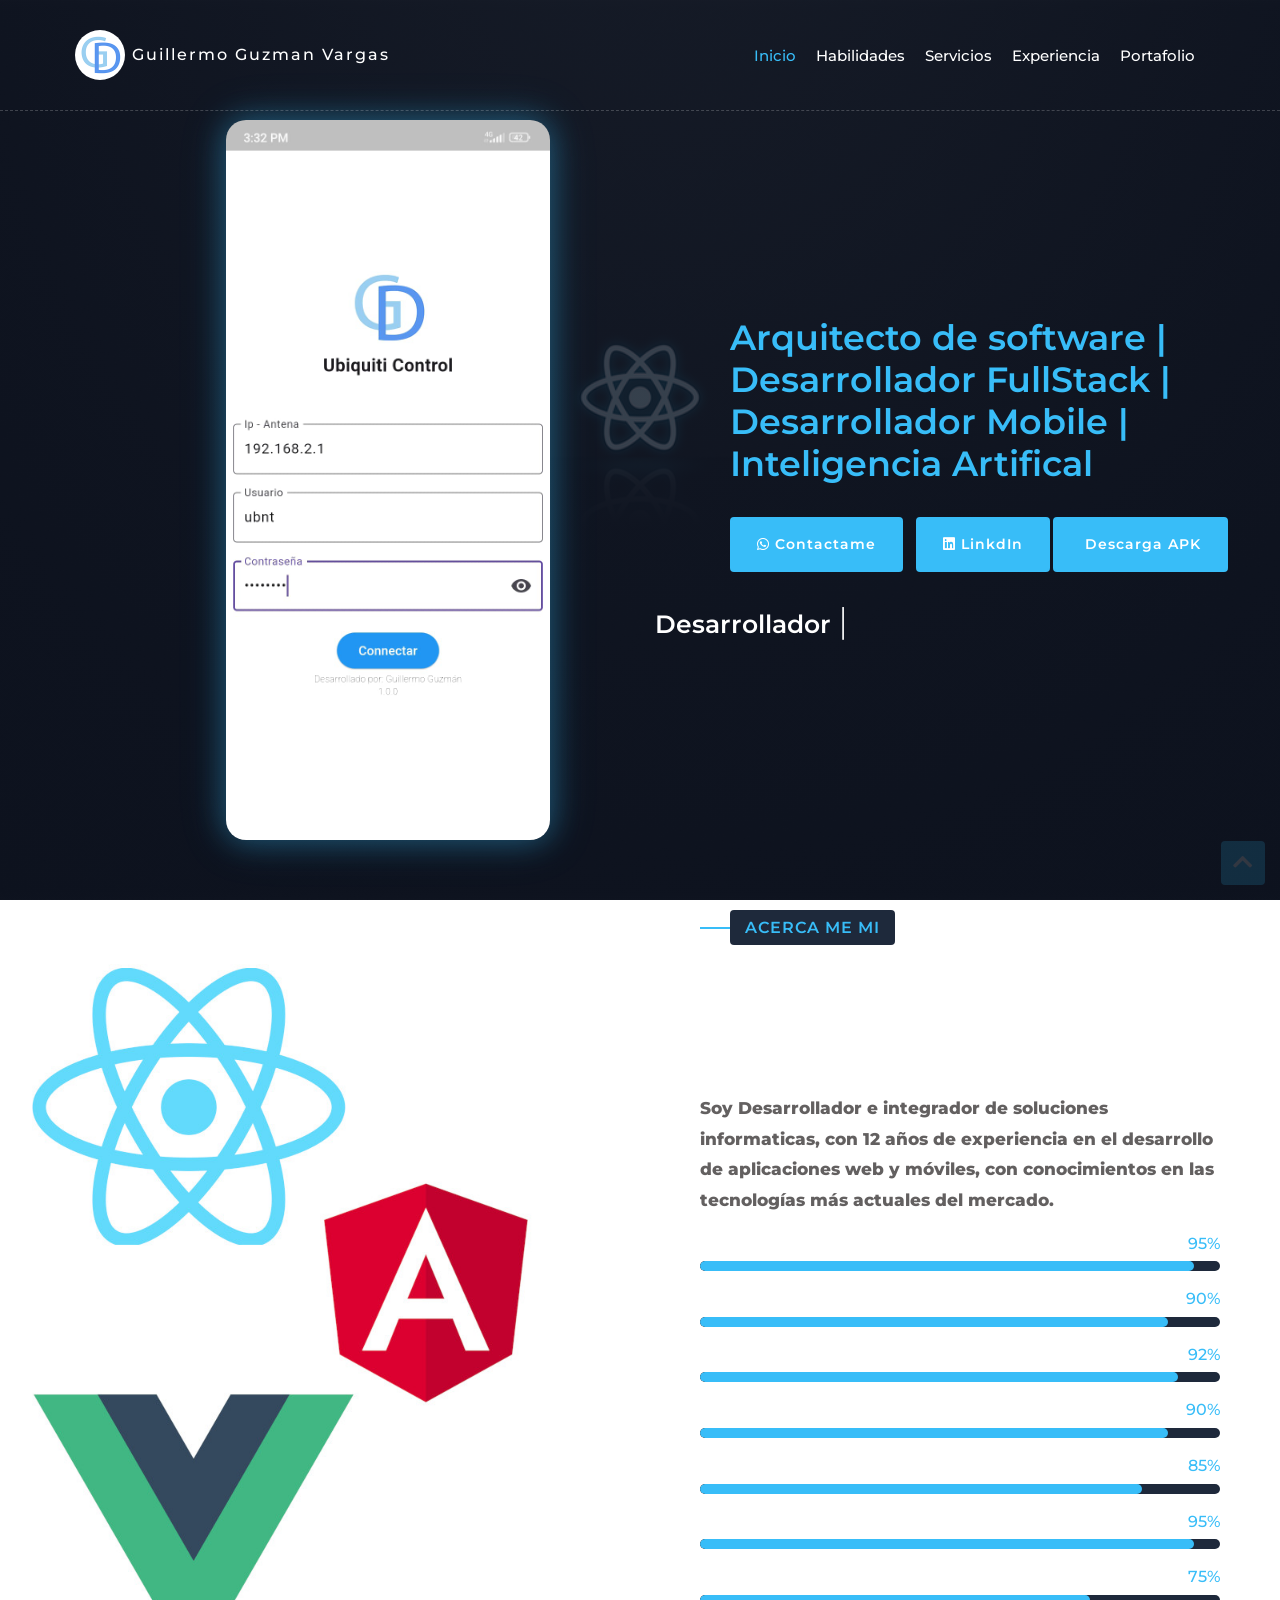
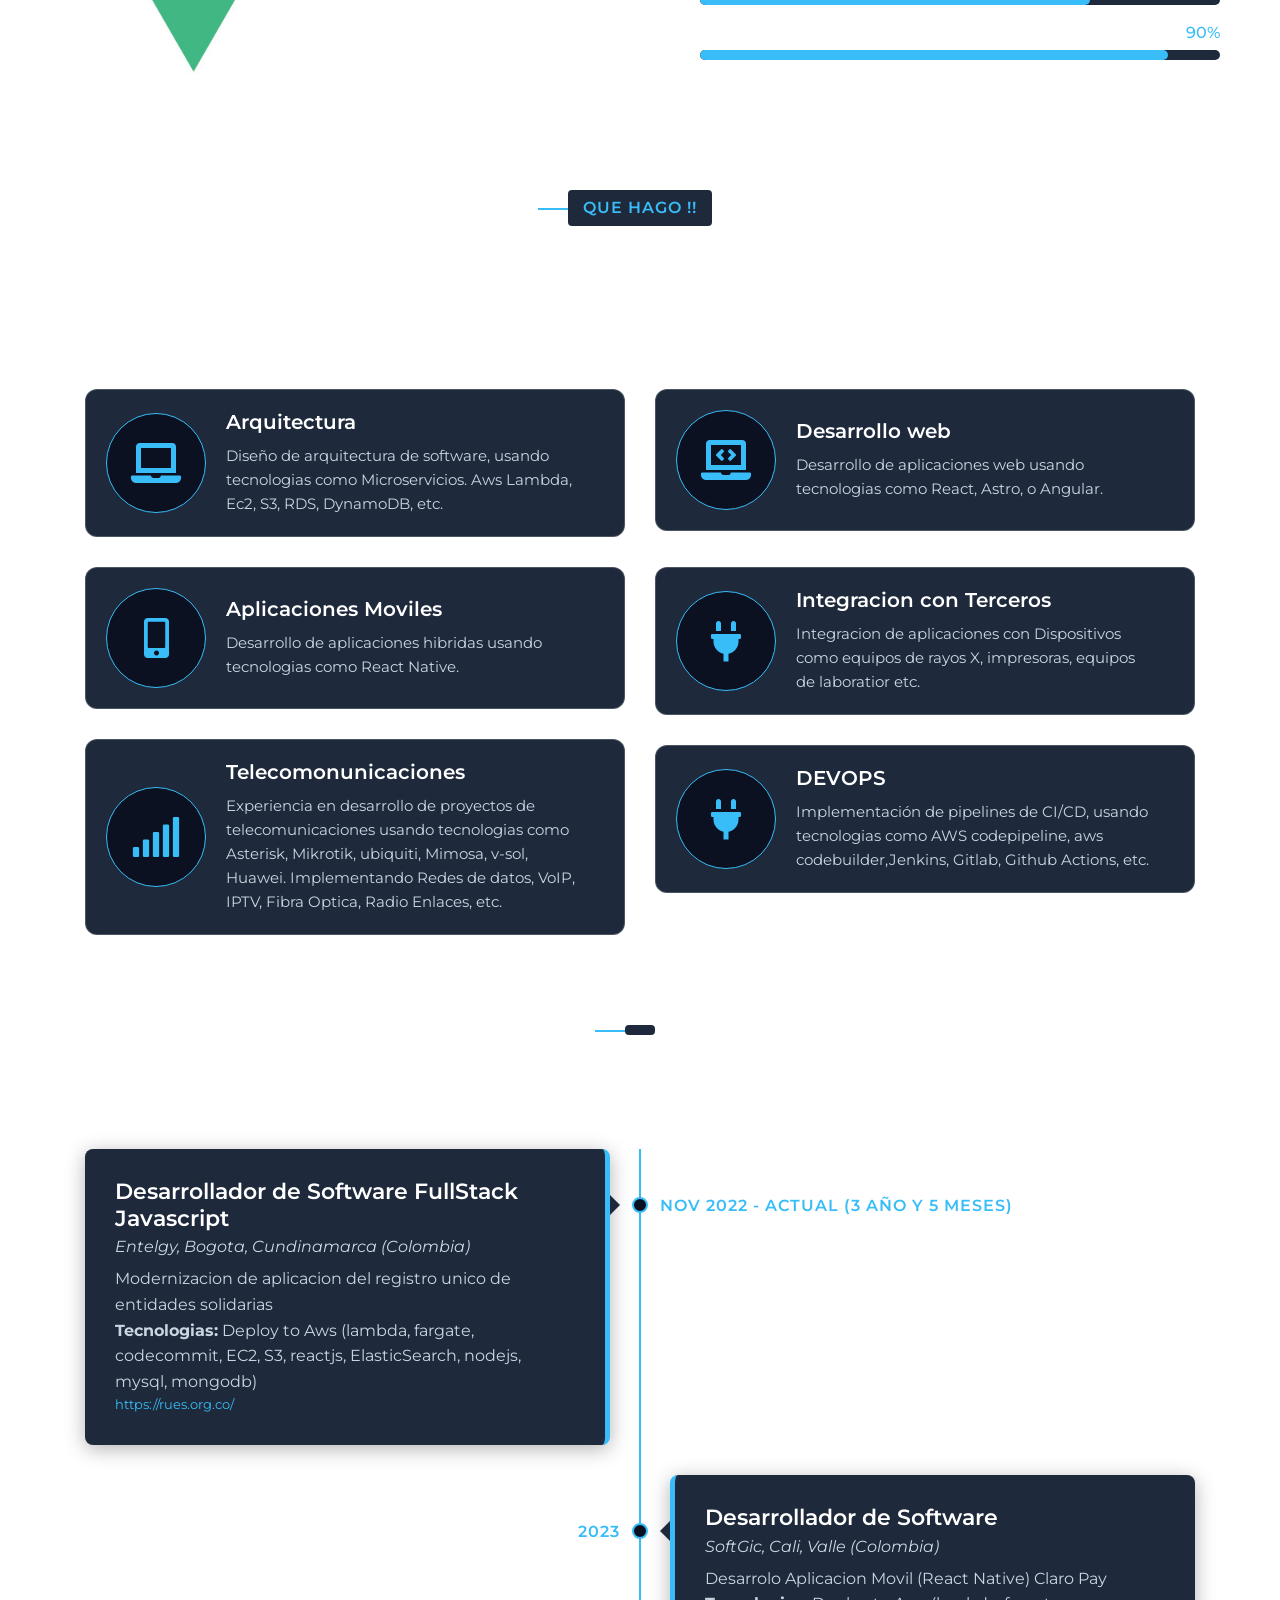
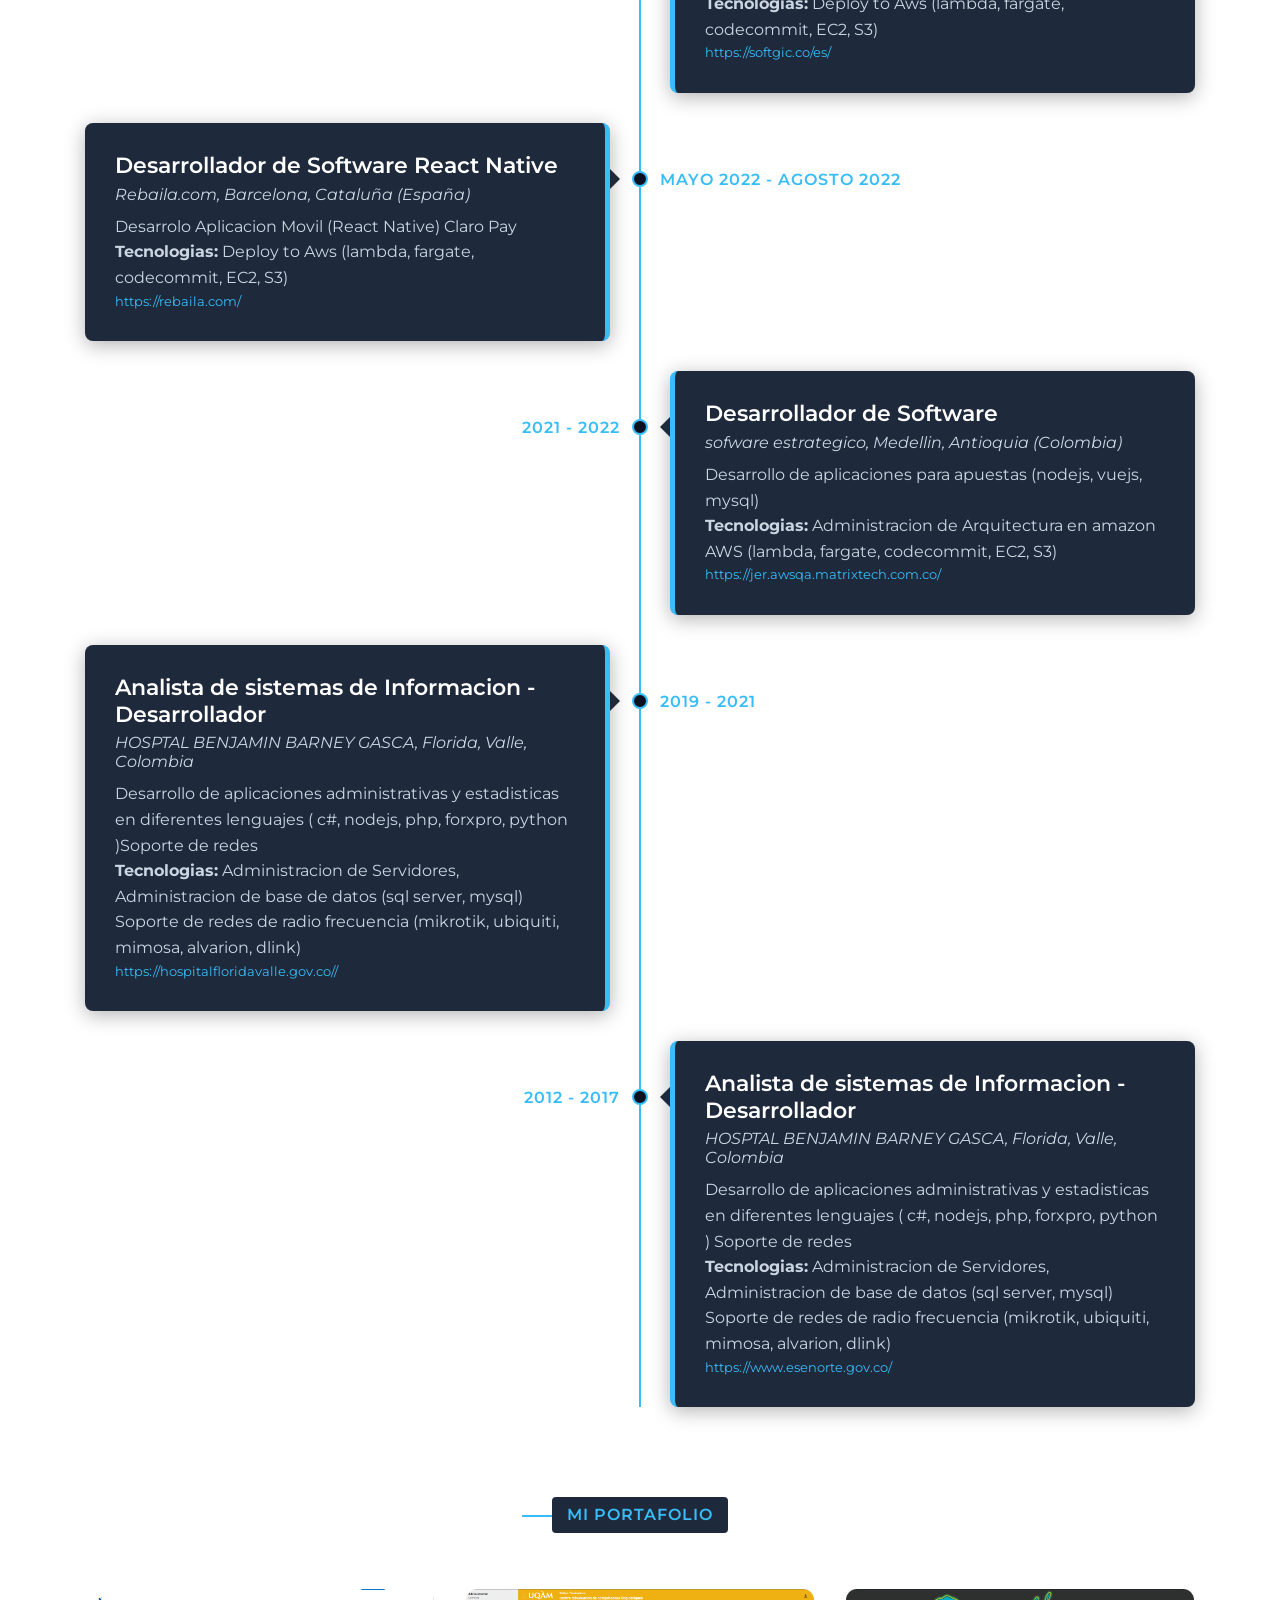
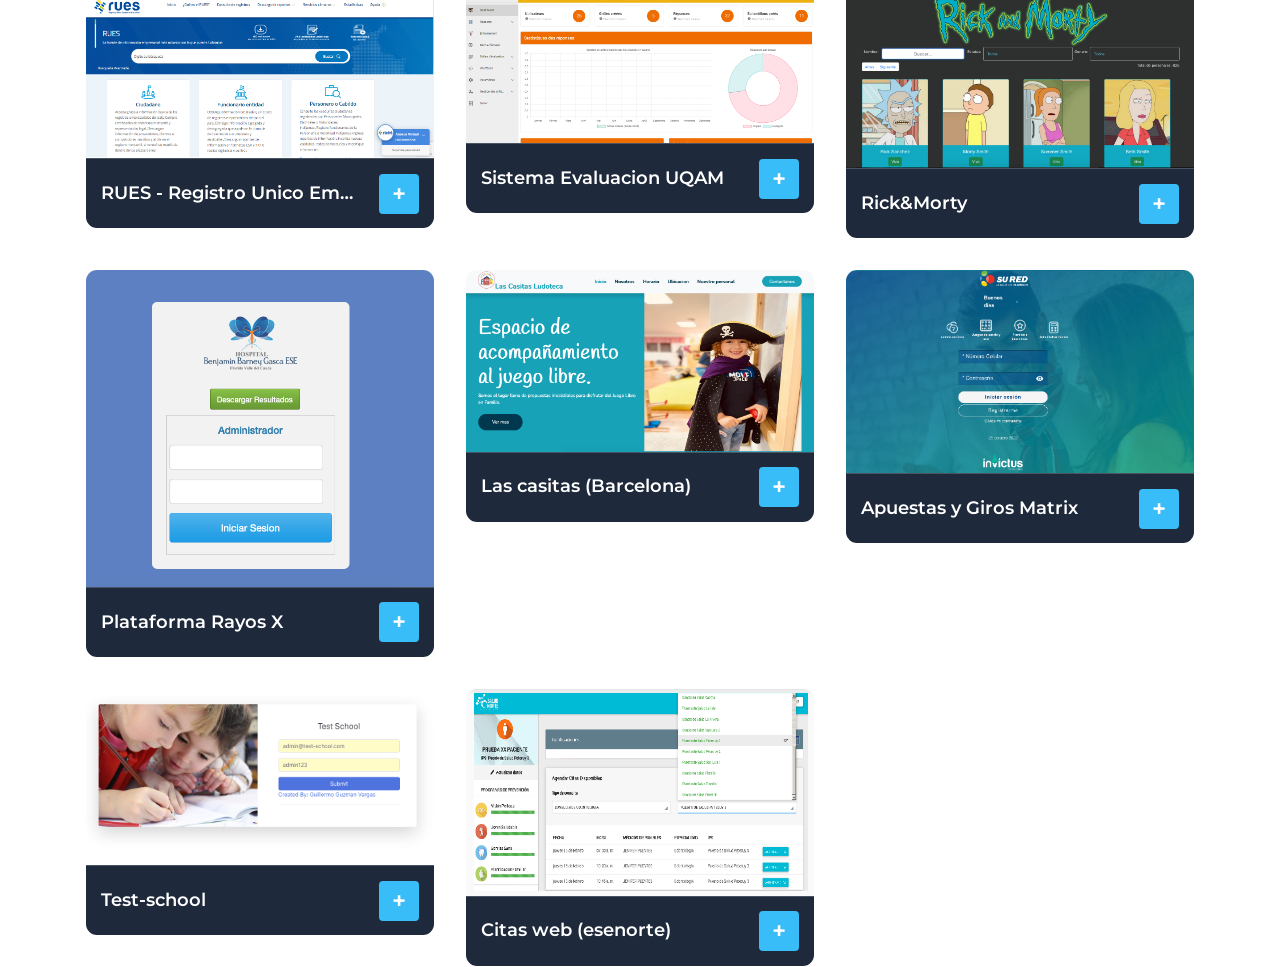
==== commit 8774b65a: "Refactor code structure for improved readability and maintainability" ====
--- a/index.html
+++ b/index.html
@@ -1,4 +1,25 @@
-<!DOCTYPE html><html lang="en" data-astro-cid-sckkx6r4> <head><meta charset="UTF-8"><meta name="description" content="Astro description"><meta name="viewport" content="width=device-width"><link rel="icon" type="image/svg+xml" href="/favicon.svg"><meta name="generator" content="Astro v4.6.1"><title>Guillermo Guzman vargas - Developer</title><!-- <link href="https://cdn.jsdelivr.net/npm/bootstrap@5.3.3/dist/css/bootstrap.min.css" rel="stylesheet" integrity="sha384-QWTKZyjpPEjISv5WaRU9OFeRpok6YctnYmDr5pNlyT2bRjXh0JMhjY6hW+ALEwIH" crossorigin="anonymous"> --><link href="https://fonts.googleapis.com/css2?family=Montserrat:wght@300;400;500;600;700&display=swap" rel="stylesheet"><link href="https://stackpath.bootstrapcdn.com/bootstrap/4.4.1/css/bootstrap.min.css" rel="stylesheet"><link href="https://cdnjs.cloudflare.com/ajax/libs/font-awesome/5.10.0/css/all.min.css" rel="stylesheet"><link href="https://cdnjs.cloudflare.com/ajax/libs/font-awesome/5.10.0/css/all.min.css" rel="stylesheet"><link rel="stylesheet" href="https://cdnjs.cloudflare.com/ajax/libs/animate.css/4.1.1/animate.min.css"><link href="/lib/owlcarousel/owl.carousel.min.css" rel="stylesheet"><link href="/lib/lightbox/lightbox.min.css" rel="stylesheet"><link href="/css/style.css" rel="stylesheet"><!-- Google tag (gtag.js) --><script type="text/partytown" async src="https://www.googletagmanager.com/gtag/js?id=G-YP0CTJT9KN"></script><script type="text/partytown">
+<!DOCTYPE html>
+<html lang="en" data-astro-cid-sckkx6r4>
+
+<head>
+  <meta charset="UTF-8">
+  <meta name="description" content="Astro description">
+  <meta name="viewport" content="width=device-width">
+  <link rel="icon" type="image/svg+xml" href="/favicon.svg">
+  <meta name="generator" content="Astro v4.6.1">
+  <title>Guillermo Guzman vargas - Developer</title>
+  <!-- <link href="https://cdn.jsdelivr.net/npm/bootstrap@5.3.3/dist/css/bootstrap.min.css" rel="stylesheet" integrity="sha384-QWTKZyjpPEjISv5WaRU9OFeRpok6YctnYmDr5pNlyT2bRjXh0JMhjY6hW+ALEwIH" crossorigin="anonymous"> -->
+  <link href="https://fonts.googleapis.com/css2?family=Montserrat:wght@300;400;500;600;700&display=swap"
+    rel="stylesheet">
+  <link href="https://stackpath.bootstrapcdn.com/bootstrap/4.4.1/css/bootstrap.min.css" rel="stylesheet">
+  <link href="https://cdnjs.cloudflare.com/ajax/libs/font-awesome/5.10.0/css/all.min.css" rel="stylesheet">
+  <link href="https://cdnjs.cloudflare.com/ajax/libs/font-awesome/5.10.0/css/all.min.css" rel="stylesheet">
+  <link rel="stylesheet" href="https://cdnjs.cloudflare.com/ajax/libs/animate.css/4.1.1/animate.min.css">
+  <link href="/lib/owlcarousel/owl.carousel.min.css" rel="stylesheet">
+  <link href="/lib/lightbox/lightbox.min.css" rel="stylesheet">
+  <link href="/css/style.css" rel="stylesheet"><!-- Google tag (gtag.js) -->
+  <script type="text/partytown" async src="https://www.googletagmanager.com/gtag/js?id=G-YP0CTJT9KN"></script>
+  <script type="text/partytown">
       window.dataLayer = window.dataLayer || [];
       function gtag() {
         dataLayer.push(arguments);
@@ -6,48 +27,487 @@
       gtag("js", new Date());
 
       gtag("config", "G-YP0CTJT9KN");
-    </script><style>:root{font-size:small;color:#000}body{font-family:Montserrat,sans-serif;font-size:1rem;font-weight:400;line-height:1.6;color:#212529;text-align:left;background-color:#fff}.astro-route-announcer{position:absolute;left:0;top:0;clip:rect(0 0 0 0);clip-path:inset(50%);overflow:hidden;white-space:nowrap;width:1px;height:1px}
-.navbar-brand[data-astro-cid-yllx3pp7]{font-size:1.2rem;font-weight:500}
-.hero-image[data-astro-cid-f4rnaerg]{width:100%;height:100%;border-radius:20%}@keyframes Rotate{0%{transform:rotate(0)}50%{transform:rotate(2deg)}to{transform:rotate(0)}}.hero-image[data-astro-cid-f4rnaerg]{animation:Rotate 2s infinite}.hover-image[data-astro-cid-f4rnaerg]{transition:transform .5s}
-</style><script type="module" src="/_astro/hoisted.COFrN1Jd.js"></script>
-<script>!(function(w,p,f,c){if(!window.crossOriginIsolated && !navigator.serviceWorker) return;c=w[p]=Object.assign(w[p]||{},{"lib":"/~partytown/","debug":false});c[f]=(c[f]||[]).concat(["dataLayer.push"])})(window,'partytown','forward');/* Partytown 0.10.2 - MIT builder.io */
-const t={preserveBehavior:!1},e=e=>{if("string"==typeof e)return[e,t];const[n,r=t]=e;return[n,{...t,...r}]},n=Object.freeze((t=>{const e=new Set;let n=[];do{Object.getOwnPropertyNames(n).forEach((t=>{"function"==typeof n[t]&&e.add(t)}))}while((n=Object.getPrototypeOf(n))!==Object.prototype);return Array.from(e)})());!function(t,r,o,i,a,s,c,d,l,p,u=t,f){function h(){f||(f=1,"/"==(c=(s.lib||"/~partytown/")+(s.debug?"debug/":""))[0]&&(l=r.querySelectorAll('script[type="text/partytown"]'),i!=t?i.dispatchEvent(new CustomEvent("pt1",{detail:t})):(d=setTimeout(v,1e4),r.addEventListener("pt0",w),a?y(1):o.serviceWorker?o.serviceWorker.register(c+(s.swPath||"partytown-sw.js"),{scope:c}).then((function(t){t.active?y():t.installing&&t.installing.addEventListener("statechange",(function(t){"activated"==t.target.state&&y()}))}),console.error):v())))}function y(e){p=r.createElement(e?"script":"iframe"),t._pttab=Date.now(),e||(p.style.display="block",p.style.width="0",p.style.height="0",p.style.border="0",p.style.visibility="hidden",p.setAttribute("aria-hidden",!0)),p.src=c+"partytown-"+(e?"atomics.js?v=0.10.2":"sandbox-sw.html?"+t._pttab),r.querySelector(s.sandboxParent||"body").appendChild(p)}function v(n,o){for(w(),i==t&&(s.forward||[]).map((function(n){const[r]=e(n);delete t[r.split(".")[0]]})),n=0;n<l.length;n++)(o=r.createElement("script")).innerHTML=l[n].innerHTML,o.nonce=s.nonce,r.head.appendChild(o);p&&p.parentNode.removeChild(p)}function w(){clearTimeout(d)}s=t.partytown||{},i==t&&(s.forward||[]).map((function(r){const[o,{preserveBehavior:i}]=e(r);u=t,o.split(".").map((function(e,r,o){var a;u=u[o[r]]=r+1<o.length?u[o[r]]||(a=o[r+1],n.includes(a)?[]:{}):(()=>{let e=null;if(i){const{methodOrProperty:n,thisObject:r}=((t,e)=>{let n=t;for(let t=0;t<e.length-1;t+=1)n=n[e[t]];return{thisObject:n,methodOrProperty:e.length>0?n[e[e.length-1]]:void 0}})(t,o);"function"==typeof n&&(e=(...t)=>n.apply(r,...t))}return function(){let n;return e&&(n=e(arguments)),(t._ptf=t._ptf||[]).push(o,arguments),n}})()}))})),"complete"==r.readyState?h():(t.addEventListener("DOMContentLoaded",h),t.addEventListener("load",h))}(window,document,navigator,top,window.crossOriginIsolated);;((d,s)=>(s=d.currentScript,d.addEventListener('astro:before-swap',()=>s.remove(),{once:true})))(document);</script></head> <body data-astro-cid-sckkx6r4>  <script src="https://code.jquery.com/jquery-3.4.1.min.js"></script> <script src="https://stackpath.bootstrapcdn.com/bootstrap/4.4.1/js/bootstrap.bundle.min.js"></script> <script src="/lib/easing/easing.min.js"></script> <script src="/lib/wow/wow.min.js"></script> <script src="/lib/waypoints/waypoints.min.js"></script> <script src="/lib/owlcarousel/owl.carousel.min.js"></script> <script src="/lib/isotope/isotope.pkgd.min.js"></script> <script src="/lib/lightbox/lightbox.min.js"></script> <script src="/js/main.js"></script> </body> </html>  <div class="navbar navbar-expand-lg bg-light navbar-light" data-astro-cid-yllx3pp7> <div class="container-fluid" data-astro-cid-yllx3pp7> <img src="img/logo.png" alt="" class="mr-2 rounded-circle" height="50" data-astro-cid-yllx3pp7> <a href="/" class="navbar-brand" data-astro-cid-yllx3pp7>
-Guillermo Guzman Vargas
-</a> <button type="button" class="navbar-toggler" data-toggle="collapse" data-target="#navbarCollapse" data-astro-cid-yllx3pp7> <span class="navbar-toggler-icon" data-astro-cid-yllx3pp7></span> </button> <div class="collapse navbar-collapse justify-content-between" id="navbarCollapse" data-astro-cid-yllx3pp7> <div class="navbar-nav ml-auto" data-astro-cid-yllx3pp7> <a href="#home" class="nav-item nav-link active" data-astro-cid-yllx3pp7>
-Inicio
-</a> <a href="#about" class="nav-item nav-link" data-astro-cid-yllx3pp7>
-Habilidades
-</a> <a href="#service" class="nav-item nav-link" data-astro-cid-yllx3pp7>
-Servicios
-</a> <a href="#experience" class="nav-item nav-link" data-astro-cid-yllx3pp7>
-Experiencia
-</a> <a href="#portfolio" class="nav-item nav-link" data-astro-cid-yllx3pp7>
-Portafolio
-</a> </div> </div> </div> </div>  <div class="hero" id="home" data-astro-cid-f4rnaerg> <div class="container-fluid" data-astro-cid-f4rnaerg> <div class="row align-items-center" data-astro-cid-f4rnaerg> <div class="col-sm-12 col-md-6  d-md-block" data-astro-cid-f4rnaerg> <div class="hero-image" data-astro-cid-f4rnaerg> <img src="img/app1.jpeg" class="App-logo hover-image" alt="Logo React" height="500" data-astro-cid-f4rnaerg> </div> </div> <div class="col-sm-12 col-md-6" data-astro-cid-f4rnaerg> <div class="hero-content" data-astro-cid-f4rnaerg> <div class="hero-text" data-astro-cid-f4rnaerg> <br data-astro-cid-f4rnaerg> <h2 data-astro-cid-f4rnaerg>Arquitecto de software | Desarrollador FullStack | Desarrollador Mobile | Inteligencia Artifical</h2> </div> <div class="hero-btn" data-astro-cid-f4rnaerg> <!-- icon whatsapp --> <a href="https://wa.link/oe4hkt" class="btn" target="_blank" rel="noopener noreferrer" data-astro-cid-f4rnaerg> <i class="fab fa-whatsapp" data-astro-cid-f4rnaerg></i> Contactame
-</a> <!-- icon linkedin --> <a href="https://www.linkedin.com/in/nemerfrozen/" class="btn" target="_blank" rel="noopener noreferrer" data-astro-cid-f4rnaerg> <i class="fab fa-linkedin" data-astro-cid-f4rnaerg></i> LinkdIn
-</a> <a href="apk/ubnt-control.apk" class="btn" target="_blank" rel="noopener noreferrer" data-astro-cid-f4rnaerg> <i class="fab fa-cloud-download" data-astro-cid-f4rnaerg></i> Descarga APK
-</a> </div> </div> <!-- cursiva  --> <div class="hero-text" data-astro-cid-f4rnaerg> <br data-astro-cid-f4rnaerg> <p data-astro-cid-f4rnaerg> <span id="typed-text" data-astro-cid-f4rnaerg></span> </p> </div> </div> </div> </div> </div>   <div class="about wow fadeInUp" data-wow-delay="0.1s" id="about"> <div class="container-fluid"> <div class="row align-items-center"> <div class="col-lg-6"> <div class="about-img"> <img src="img/about.jpg" class="img-rounded" alt="about"> </div> </div> <div class="col-lg-6"> <div class="about-content"> <div class="section-header text-left"> <p>Acerca me mi</p> <h2>12 Años de experiencia</h2> </div> <div class="about-text"> <p>
-Soy Desarrollador e integrador de soluciones informaticas, con
-                  12 años de experiencia en el desarrollo de aplicaciones web y
-                  móviles, con conocimientos en las tecnologías más actuales del
-                  mercado.
-</p> </div> <div class="skills"> <div class="skill-name"> <p>Aws ecs</p> <p>92%</p> </div> <div class="progress"> <div class="progress-bar" role="progressbar" aria-valuenow="92" aria-valuemin="0" aria-valuemax="100" style="width:92%"></div> </div> <div class="skill-name"> <p>React</p> <p>90%</p> </div> <div class="progress"> <div class="progress-bar" role="progressbar" aria-valuenow="90" aria-valuemin="0" aria-valuemax="100" style="width:90%"></div> </div> <div class="skill-name"> <p>NodeJs</p> <p>85%</p> </div> <div class="progress"> <div class="progress-bar" role="progressbar" aria-valuenow="85" aria-valuemin="0" aria-valuemax="100" style="width:85%"></div> </div> <div class="skill-name"> <p>Docker</p> <p>95%</p> </div> <div class="progress"> <div class="progress-bar" role="progressbar" aria-valuenow="95" aria-valuemin="0" aria-valuemax="100" style="width:95%"></div> </div> <div class="skill-name"> <p>Elascticsearch</p> <p>75%</p> </div> <div class="progress"> <div class="progress-bar" role="progressbar" aria-valuenow="75" aria-valuemin="0" aria-valuemax="100" style="width:75%"></div> </div> <div class="skill-name"> <p>Python</p> <p>90%</p> </div> <div class="progress"> <div class="progress-bar" role="progressbar" aria-valuenow="90" aria-valuemin="0" aria-valuemax="100" style="width:90%"></div> </div> </div> </div> </div> </div> </div> </div>  <div class="service" id="service"> <div class="container"> <div class="section-header text-center wow zoomIn" data-wow-delay="0.1s" style="visibility:visible;animation-delay:0.2s;animation-name:fadeInUp"> <p>Que hago !!</p> <h2>Dedicación, imaginación y aprendizaje constante</h2> </div> <div class="row"> <div class="col-lg-6 wow fadeInUp" data-wow-delay="0.0s" style="visibility:visible;animation-delay:0.2s;animation-name:fadeInUp"> <div class="service-item"> <div class="service-icon"> <i class="fa fa-laptop"></i> </div> <div class="service-text"> <h3>Arquitectura</h3> <p>
-Diseño de arquitectura de software, usando tecnologias como
-                Microservicios.
-                Aws Lambda, Ec2, S3, RDS, DynamoDB, etc.
-</p> </div> </div> </div> <div class="col-lg-6 wow fadeInUp" data-wow-delay="0.2s" style="visibility:visible;animation-delay:0.2s;animation-name:fadeInUp"> <div class="service-item"> <div class="service-icon"> <i class="fa fa-laptop-code"></i> </div> <div class="service-text"> <h3>Desarrollo web</h3> <p>
-Desarrollo de aplicaciones web usando tecnologias como React, Astro, Vue, o Angular.
-</p> </div> </div> </div> <div class="col-lg-6 wow fadeInUp" data-wow-delay="0.4s" style="visibility:visible;animation-delay:0.2s;animation-name:fadeInUp"> <div class="service-item"> <div class="service-icon"> <i class="fas fa-mobile-alt"></i> </div> <div class="service-text"> <h3>Aplicaciones Moviles</h3> <p>
-Desarrollo de aplicaciones hibridas usando tecnologias como
-                React Native.
-</p> </div> </div> <div class="service-item"> <div class="service-icon"> <i class="fas fa-signal"></i> </div> <div class="service-text"> <h3>Telecomonunicaciones</h3> <p>
-Experiencia en desarrollo de proyectos de telecomunicaciones
-                usando tecnologias como Asterisk, Mikrotik, ubiquiti, Mimosa, v-sol, Huawei.
-                Implementando Redes de datos, VoIP, IPTV, Fibra Optica, Radio Enlaces, etc.
-</p> </div> </div> </div> <div class="col-lg-6 wow fadeInUp" data-wow-delay="0.6s" style="visibility:visible;animation-delay:0.2s;animation-name:fadeInUp"> <div class="service-item"> <div class="service-icon"> <i class="fas fa-plug"></i> </div> <div class="service-text"> <h3>Integracion con Terceros</h3> <p>
-Integracion de aplicaciones con Dispositivos como equipos de
-                rayos X, impresoras, equipos de laboratior etc.
-</p> </div> </div> <div class="service-item"> <div class="service-icon"> <i class="fas fa-plug"></i> </div> <div class="service-text"> <h3>DEVOPS</h3> <p>
-Implementación de pipelines de CI/CD, usando tecnologias como
-                AWS codepipeline, aws codebuilder,Jenkins, Gitlab, Github Actions, etc.
-</p> </div> </div> </div> </div> </div> </div> <div class="experience" id="experience"> <div class="container"> <header class="section-header text-center wow zoomIn" data-wow-delay="0.1s" style="visibility: visible; animation-delay: 0.1s; animation-name: zoomIn;" style="visibility:visible;animation-delay:0.1s;animation-name:zoomIn"> <p></p> <h2>Mi experiencia</h2> </header> <div class="timeline"> <div class="timeline-item left wow slideInRight" data-wow-delay="0.1s" style="visibility:visible;animation-delay:0.1s"> <div class="timeline-text"> <div class="timeline-date">NOV 2022 - ACTUAL (3 año y 5 meses)</div> <h2>Desarrollador de Software FullStack Javascript</h2> <h4>Entelgy, Bogota, Cundinamarca (Colombia)</h4> <p> Modernizacion de aplicacion del registro unico de entidades solidarias </p> <p><strong>Tecnologias:</strong> Deploy to Aws (lambda, fargate, codecommit, EC2, S3, reactjs, ElasticSearch, nodejs, mysql, mongodb)</p> <a href="https://rues.org.co/" target="_blank">https://rues.org.co/</a> </div> </div> <div class="timeline-item right wow slideInRight" data-wow-delay="0.1s" style="visibility:visible;animation-delay:0.1s"> <div class="timeline-text"> <div class="timeline-date">2023</div> <h2>Desarrollador de Software</h2> <h4>SoftGic, Cali, Valle (Colombia)</h4> <p> Desarrolo Aplicacion Movil (React Native) Claro Pay </p> <p><strong>Tecnologias:</strong> Deploy to Aws (lambda, fargate, codecommit, EC2, S3)</p> <a href="https://softgic.co/es/" target="_blank">https://softgic.co/es/</a> </div> </div> <div class="timeline-item left wow slideInRight" data-wow-delay="0.1s" style="visibility:visible;animation-delay:0.1s"> <div class="timeline-text"> <div class="timeline-date">Mayo 2022 - Agosto 2022</div> <h2>Desarrollador de Software React Native </h2> <h4>Rebaila.com, Barcelona, Cataluña (España)</h4> <p> Desarrolo Aplicacion Movil (React Native) Claro Pay </p> <p><strong>Tecnologias:</strong> Deploy to Aws (lambda, fargate, codecommit, EC2, S3)</p> <a href="https://rebaila.com/" target="_blank">https://rebaila.com/</a> </div> </div> <div class="timeline-item right wow slideInRight" data-wow-delay="0.1s" style="visibility:visible;animation-delay:0.1s"> <div class="timeline-text"> <div class="timeline-date">2021 - 2022</div> <h2>Desarrollador de Software</h2> <h4>sofware estrategico, Medellin, Antioquia (Colombia)</h4> <p> Desarrollo de aplicaciones para apuestas (nodejs, vuejs, mysql) </p> <p><strong>Tecnologias:</strong> Administracion de Arquitectura en amazon AWS (lambda, fargate, codecommit, EC2, S3)</p> <a href="https://jer.awsqa.matrixtech.com.co/" target="_blank">https://jer.awsqa.matrixtech.com.co/</a> </div> </div> <div class="timeline-item left wow slideInRight" data-wow-delay="0.1s" style="visibility:visible;animation-delay:0.1s"> <div class="timeline-text"> <div class="timeline-date">2019 - 2021</div> <h2>Analista de sistemas de Informacion - Desarrollador</h2> <h4>HOSPTAL BENJAMIN BARNEY GASCA, Florida, Valle, Colombia</h4> <p> Desarrollo de aplicaciones administrativas y estadisticas en diferentes lenguajes ( c#, nodejs, php, forxpro, python )Soporte de redes </p> <p><strong>Tecnologias:</strong> Administracion de Servidores, Administracion de base de datos (sql server, mysql) Soporte de redes de radio frecuencia (mikrotik, ubiquiti, mimosa, alvarion, dlink)</p> <a href="https://hospitalfloridavalle.gov.co//" target="_blank">https://hospitalfloridavalle.gov.co//</a> </div> </div> <div class="timeline-item right wow slideInRight" data-wow-delay="0.1s" style="visibility:visible;animation-delay:0.1s"> <div class="timeline-text"> <div class="timeline-date">2012 - 2017</div> <h2>Analista de sistemas de Informacion - Desarrollador</h2> <h4>HOSPTAL BENJAMIN BARNEY GASCA, Florida, Valle, Colombia</h4> <p> Desarrollo de aplicaciones administrativas y estadisticas en diferentes lenguajes ( c#, nodejs, php, forxpro, python ) Soporte de redes  </p> <p><strong>Tecnologias:</strong> Administracion de Servidores, Administracion de base de datos (sql server, mysql) Soporte de redes de radio frecuencia (mikrotik, ubiquiti, mimosa, alvarion, dlink)</p> <a href="https://www.esenorte.gov.co/" target="_blank">https://www.esenorte.gov.co/</a> </div> </div> </div> </div> </div> <div class="portfolio" id="portfolio"> <div class="container"> <div class="section-header text-center wow zoomIn" data-wow-delay="0.1s" style="visibility: visible; animation-delay: 0.1s;"> <p>Mi portafolio</p><h2></h2> </div><div class="row"></div><div class="row portfolio-container" style="position: relative; height: 520px;"> <div class="col-lg-4 col-md-6 col-sm-12 portfolio-item filter-2" data-wow-delay="0.2s"> <div class="portfolio-wrap"> <div class="portfolio-img"> <img src="/static/media/rues.png" class="img-fluid" alt="RUES - Registro Unico Empresarial" height="200" width="200"> </div><div class="portfolio-text"> <h3>RUES - Registro Unico Empresarial</h3> <a class="btn" href="https://rues.org.co/" target="_blank">+</a> </div> </div> </div> <div class="col-lg-4 col-md-6 col-sm-12 portfolio-item filter-2" data-wow-delay="0.2s"> <div class="portfolio-wrap"> <div class="portfolio-img"> <img src="/static/media/cecl.png" class="img-fluid" alt="Sistema Evaluacion UQAM" height="200" width="200"> </div><div class="portfolio-text"> <h3>Sistema Evaluacion UQAM</h3> <a class="btn" href="https://evaluation.cecl.uqam.ca/login" target="_blank">+</a> </div> </div> </div> <div class="col-lg-4 col-md-6 col-sm-12 portfolio-item filter-2" data-wow-delay="0.2s"> <div class="portfolio-wrap"> <div class="portfolio-img"> <img src="/static/media/rickandmorty.15672a106e740c70df48.png" class="img-fluid" alt="Rick&#38;Morty" height="200" width="200"> </div><div class="portfolio-text"> <h3>Rick&amp;Morty</h3> <a class="btn" href="http://rickandmortynemer.s3-website.eu-central-1.amazonaws.com/" target="_blank">+</a> </div> </div> </div> <div class="col-lg-4 col-md-6 col-sm-12 portfolio-item filter-2" data-wow-delay="0.2s"> <div class="portfolio-wrap"> <div class="portfolio-img"> <img src="/static/media/rayosx.cbe25c949ec1a5f8d8ef.png" class="img-fluid" alt="Plataforma Rayos X" height="200" width="200"> </div><div class="portfolio-text"> <h3>Plataforma Rayos X</h3> <a class="btn" href="http://181.58.254.218:8085/RayosX/Account/Login?ReturnUrl=%2FRayosX%2Fstudies%2F" target="_blank">+</a> </div> </div> </div> <div class="col-lg-4 col-md-6 col-sm-12 portfolio-item filter-2" data-wow-delay="0.2s"> <div class="portfolio-wrap"> <div class="portfolio-img"> <img src="/static/media/casitas.adee27ed13022b8537c1.png" class="img-fluid" alt="Las casitas (Barcelona)" height="200" width="200"> </div><div class="portfolio-text"> <h3>Las casitas (Barcelona)</h3> <a class="btn" href="http://lascasitasludoteca.es/" target="_blank">+</a> </div> </div> </div> <div class="col-lg-4 col-md-6 col-sm-12 portfolio-item filter-2" data-wow-delay="0.2s"> <div class="portfolio-wrap"> <div class="portfolio-img"> <img src="/static/media/matrix.08d1332905a5ba7feeec.png" class="img-fluid" alt="Apuestas y Giros Matrix" height="200" width="200"> </div><div class="portfolio-text"> <h3>Apuestas y Giros Matrix</h3> <a class="btn" href="http://jer.awsqa.matrixtech.com.co/" target="_blank">+</a> </div> </div> </div> <div class="col-lg-4 col-md-6 col-sm-12 portfolio-item filter-2" data-wow-delay="0.2s"> <div class="portfolio-wrap"> <div class="portfolio-img"> <img src="/static/media/test-school.c671062983c2fd53f976.png" class="img-fluid" alt="Test-school" height="200" width="200"> </div><div class="portfolio-text"> <h3>Test-school</h3> <a class="btn" href="http://test-school-us.s3-website-us-east-1.amazonaws.com/login" target="_blank">+</a> </div> </div> </div> <div class="col-lg-4 col-md-6 col-sm-12 portfolio-item filter-2" data-wow-delay="0.2s"> <div class="portfolio-wrap"> <div class="portfolio-img"> <img src="/static/media/citas.e29686c8fec63e666585.png" class="img-fluid" alt="Citas web (esenorte)" height="200" width="200"> </div><div class="portfolio-text"> <h3>Citas web (esenorte)</h3> <a class="btn" href="/#" target="_blank">+</a> </div> </div> </div> </div> </div> </div> <a href="#" class="btn back-to-top" style="display: inline; opacity: 0.777531;"><i class="fa fa-chevron-up"></i></a> <div id="loader" class=""><div class="loader"></div></div> +    </script>
+  <style>
+    :root {
+      font-size: small;
+      color: #000
+    }
+
+    body {
+      font-family: Montserrat, sans-serif;
+      font-size: 1rem;
+      font-weight: 400;
+      line-height: 1.6;
+      color: #212529;
+      text-align: left;
+      background-color: #fff
+    }
+
+    .astro-route-announcer {
+      position: absolute;
+      left: 0;
+      top: 0;
+      clip: rect(0 0 0 0);
+      clip-path: inset(50%);
+      overflow: hidden;
+      white-space: nowrap;
+      width: 1px;
+      height: 1px
+    }
+
+    .navbar-brand[data-astro-cid-yllx3pp7] {
+      font-size: 1.2rem;
+      font-weight: 500
+    }
+
+    .hero-image[data-astro-cid-f4rnaerg] {
+      width: 100%;
+      height: 100%;
+      border-radius: 20%
+    }
+
+    @keyframes Rotate {
+      0% {
+        transform: rotate(0)
+      }
+
+      50% {
+        transform: rotate(2deg)
+      }
+
+      to {
+        transform: rotate(0)
+      }
+    }
+
+    .hero-image[data-astro-cid-f4rnaerg] {
+      animation: Rotate 2s infinite
+    }
+
+    .hover-image[data-astro-cid-f4rnaerg] {
+      transition: transform .5s
+    }
+  </style>
+  <script type="module" src="/_astro/hoisted.COFrN1Jd.js"></script>
+  <script>!(function (w, p, f, c) { if (!window.crossOriginIsolated && !navigator.serviceWorker) return; c = w[p] = Object.assign(w[p] || {}, { "lib": "/~partytown/", "debug": false }); c[f] = (c[f] || []).concat(["dataLayer.push"]) })(window, 'partytown', 'forward');/* Partytown 0.10.2 - MIT builder.io */
+    const t = { preserveBehavior: !1 }, e = e => { if ("string" == typeof e) return [e, t]; const [n, r = t] = e; return [n, { ...t, ...r }] }, n = Object.freeze((t => { const e = new Set; let n = []; do { Object.getOwnPropertyNames(n).forEach((t => { "function" == typeof n[t] && e.add(t) })) } while ((n = Object.getPrototypeOf(n)) !== Object.prototype); return Array.from(e) })()); !function (t, r, o, i, a, s, c, d, l, p, u = t, f) { function h() { f || (f = 1, "/" == (c = (s.lib || "/~partytown/") + (s.debug ? "debug/" : ""))[0] && (l = r.querySelectorAll('script[type="text/partytown"]'), i != t ? i.dispatchEvent(new CustomEvent("pt1", { detail: t })) : (d = setTimeout(v, 1e4), r.addEventListener("pt0", w), a ? y(1) : o.serviceWorker ? o.serviceWorker.register(c + (s.swPath || "partytown-sw.js"), { scope: c }).then((function (t) { t.active ? y() : t.installing && t.installing.addEventListener("statechange", (function (t) { "activated" == t.target.state && y() })) }), console.error) : v()))) } function y(e) { p = r.createElement(e ? "script" : "iframe"), t._pttab = Date.now(), e || (p.style.display = "block", p.style.width = "0", p.style.height = "0", p.style.border = "0", p.style.visibility = "hidden", p.setAttribute("aria-hidden", !0)), p.src = c + "partytown-" + (e ? "atomics.js?v=0.10.2" : "sandbox-sw.html?" + t._pttab), r.querySelector(s.sandboxParent || "body").appendChild(p) } function v(n, o) { for (w(), i == t && (s.forward || []).map((function (n) { const [r] = e(n); delete t[r.split(".")[0]] })), n = 0; n < l.length; n++)(o = r.createElement("script")).innerHTML = l[n].innerHTML, o.nonce = s.nonce, r.head.appendChild(o); p && p.parentNode.removeChild(p) } function w() { clearTimeout(d) } s = t.partytown || {}, i == t && (s.forward || []).map((function (r) { const [o, { preserveBehavior: i }] = e(r); u = t, o.split(".").map((function (e, r, o) { var a; u = u[o[r]] = r + 1 < o.length ? u[o[r]] || (a = o[r + 1], n.includes(a) ? [] : {}) : (() => { let e = null; if (i) { const { methodOrProperty: n, thisObject: r } = ((t, e) => { let n = t; for (let t = 0; t < e.length - 1; t += 1)n = n[e[t]]; return { thisObject: n, methodOrProperty: e.length > 0 ? n[e[e.length - 1]] : void 0 } })(t, o); "function" == typeof n && (e = (...t) => n.apply(r, ...t)) } return function () { let n; return e && (n = e(arguments)), (t._ptf = t._ptf || []).push(o, arguments), n } })() })) })), "complete" == r.readyState ? h() : (t.addEventListener("DOMContentLoaded", h), t.addEventListener("load", h)) }(window, document, navigator, top, window.crossOriginIsolated);; ((d, s) => (s = d.currentScript, d.addEventListener('astro:before-swap', () => s.remove(), { once: true })))(document);</script>
+</head>
+
+<body data-astro-cid-sckkx6r4>
+  <script src="https://code.jquery.com/jquery-3.4.1.min.js"></script>
+  <script src="https://stackpath.bootstrapcdn.com/bootstrap/4.4.1/js/bootstrap.bundle.min.js"></script>
+  <script src="/lib/easing/easing.min.js"></script>
+  <script src="/lib/wow/wow.min.js"></script>
+  <script src="/lib/waypoints/waypoints.min.js"></script>
+  <script src="/lib/owlcarousel/owl.carousel.min.js"></script>
+  <script src="/lib/isotope/isotope.pkgd.min.js"></script>
+  <script src="/lib/lightbox/lightbox.min.js"></script>
+  <script src="/js/main.js"></script>
+</body>
+
+</html>
+<div class="navbar navbar-expand-lg bg-light navbar-light" data-astro-cid-yllx3pp7>
+  <div class="container-fluid" data-astro-cid-yllx3pp7> <img src="img/logo.png" alt="" class="mr-2 rounded-circle"
+      height="50" data-astro-cid-yllx3pp7> <a href="/" class="navbar-brand" data-astro-cid-yllx3pp7>
+      Guillermo Guzman Vargas
+    </a> <button type="button" class="navbar-toggler" data-toggle="collapse" data-target="#navbarCollapse"
+      data-astro-cid-yllx3pp7> <span class="navbar-toggler-icon" data-astro-cid-yllx3pp7></span> </button>
+    <div class="collapse navbar-collapse justify-content-between" id="navbarCollapse" data-astro-cid-yllx3pp7>
+      <div class="navbar-nav ml-auto" data-astro-cid-yllx3pp7> <a href="#home" class="nav-item nav-link active"
+          data-astro-cid-yllx3pp7>
+          Inicio
+        </a> <a href="#about" class="nav-item nav-link" data-astro-cid-yllx3pp7>
+          Habilidades
+        </a> <a href="#service" class="nav-item nav-link" data-astro-cid-yllx3pp7>
+          Servicios
+        </a> <a href="#experience" class="nav-item nav-link" data-astro-cid-yllx3pp7>
+          Experiencia
+        </a> <a href="#portfolio" class="nav-item nav-link" data-astro-cid-yllx3pp7>
+          Portafolio
+        </a> </div>
+    </div>
+  </div>
+</div>
+<div class="hero" id="home" data-astro-cid-f4rnaerg>
+  <div class="container-fluid" data-astro-cid-f4rnaerg>
+    <div class="row align-items-center" data-astro-cid-f4rnaerg>
+      <div class="col-sm-12 col-md-6  d-md-block" data-astro-cid-f4rnaerg>
+        <div class="hero-image" data-astro-cid-f4rnaerg> <img src="img/app1.jpeg" class="App-logo hover-image"
+            alt="Logo React" height="500" data-astro-cid-f4rnaerg> </div>
+      </div>
+      <div class="col-sm-12 col-md-6" data-astro-cid-f4rnaerg>
+        <div class="hero-content" data-astro-cid-f4rnaerg>
+          <div class="hero-text" data-astro-cid-f4rnaerg> <br data-astro-cid-f4rnaerg>
+            <h2 data-astro-cid-f4rnaerg>Arquitecto de software | Desarrollador FullStack | Desarrollador Mobile |
+              Inteligencia Artifical</h2>
+          </div>
+          <div class="hero-btn" data-astro-cid-f4rnaerg> <!-- icon whatsapp --> <a href="https://wa.link/oe4hkt"
+              class="btn" target="_blank" rel="noopener noreferrer" data-astro-cid-f4rnaerg> <i class="fab fa-whatsapp"
+                data-astro-cid-f4rnaerg></i> Contactame
+            </a> <!-- icon linkedin --> <a href="https://www.linkedin.com/in/nemerfrozen/" class="btn" target="_blank"
+              rel="noopener noreferrer" data-astro-cid-f4rnaerg> <i class="fab fa-linkedin" data-astro-cid-f4rnaerg></i>
+              LinkdIn
+            </a> <a href="apk/ubnt-control.apk" class="btn" target="_blank" rel="noopener noreferrer"
+              data-astro-cid-f4rnaerg> <i class="fab fa-cloud-download" data-astro-cid-f4rnaerg></i> Descarga APK
+            </a> </div>
+        </div> <!-- cursiva  -->
+        <div class="hero-text" data-astro-cid-f4rnaerg> <br data-astro-cid-f4rnaerg>
+          <p data-astro-cid-f4rnaerg> <span id="typed-text" data-astro-cid-f4rnaerg></span> </p>
+        </div>
+      </div>
+    </div>
+  </div>
+</div>
+<div class="about wow fadeInUp" data-wow-delay="0.1s" id="about">
+  <div class="container-fluid">
+    <div class="row align-items-center">
+      <div class="col-lg-6">
+        <div class="about-img"> <img src="img/about.jpg" class="img-rounded" alt="about"> </div>
+      </div>
+      <div class="col-lg-6">
+        <div class="about-content">
+          <div class="section-header text-left">
+            <p>Acerca me mi</p>
+            <h2>12 Años de experiencia</h2>
+          </div>
+          <div class="about-text">
+            <p style="color: #636060; font-weight: 800;">
+              Soy Desarrollador e integrador de soluciones informaticas, con
+              12 años de experiencia en el desarrollo de aplicaciones web y
+              móviles, con conocimientos en las tecnologías más actuales del
+              mercado.
+            </p>
+          </div>
+          <div class="skills">
+            <div class="skill-name">
+              <p>Claude IA</p>
+              <p>95%</p>
+            </div>
+            <div class="progress">
+              <div class="progress-bar" role="progressbar" aria-valuenow="95" aria-valuemin="0" aria-valuemax="100"
+                style="width:95%"></div>
+            </div>
+            <div class="skill-name">
+              <p>Ollama (LLMs)</p>
+              <p>90%</p>
+            </div>
+            <div class="progress">
+              <div class="progress-bar" role="progressbar" aria-valuenow="90" aria-valuemin="0" aria-valuemax="100"
+                style="width:90%"></div>
+            </div>
+            <div class="skill-name">
+              <p>Aws ecs</p>
+              <p>92%</p>
+            </div>
+            <div class="progress">
+              <div class="progress-bar" role="progressbar" aria-valuenow="92" aria-valuemin="0" aria-valuemax="100"
+                style="width:92%"></div>
+            </div>
+            <div class="skill-name">
+              <p>React</p>
+              <p>90%</p>
+            </div>
+            <div class="progress">
+              <div class="progress-bar" role="progressbar" aria-valuenow="90" aria-valuemin="0" aria-valuemax="100"
+                style="width:90%"></div>
+            </div>
+            <div class="skill-name">
+              <p>NodeJs</p>
+              <p>85%</p>
+            </div>
+            <div class="progress">
+              <div class="progress-bar" role="progressbar" aria-valuenow="85" aria-valuemin="0" aria-valuemax="100"
+                style="width:85%"></div>
+            </div>
+            <div class="skill-name">
+              <p>Docker</p>
+              <p>95%</p>
+            </div>
+            <div class="progress">
+              <div class="progress-bar" role="progressbar" aria-valuenow="95" aria-valuemin="0" aria-valuemax="100"
+                style="width:95%"></div>
+            </div>
+            <div class="skill-name">
+              <p>Elascticsearch</p>
+              <p>75%</p>
+            </div>
+            <div class="progress">
+              <div class="progress-bar" role="progressbar" aria-valuenow="75" aria-valuemin="0" aria-valuemax="100"
+                style="width:75%"></div>
+            </div>
+            <div class="skill-name">
+              <p>Python</p>
+              <p>90%</p>
+            </div>
+            <div class="progress">
+              <div class="progress-bar" role="progressbar" aria-valuenow="90" aria-valuemin="0" aria-valuemax="100"
+                style="width:90%"></div>
+            </div>
+          </div>
+        </div>
+      </div>
+    </div>
+  </div>
+</div>
+<div class="service" id="service">
+  <div class="container">
+    <div class="section-header text-center wow zoomIn" data-wow-delay="0.1s"
+      style="visibility:visible;animation-delay:0.2s;animation-name:fadeInUp">
+      <p>Que hago !!</p>
+      <h2>Dedicación, imaginación y aprendizaje constante</h2>
+    </div>
+    <div class="row">
+      <div class="col-lg-6 wow fadeInUp" data-wow-delay="0.0s"
+        style="visibility:visible;animation-delay:0.2s;animation-name:fadeInUp">
+        <div class="service-item">
+          <div class="service-icon"> <i class="fa fa-laptop"></i> </div>
+          <div class="service-text">
+            <h3>Arquitectura</h3>
+            <p>
+              Diseño de arquitectura de software, usando tecnologias como
+              Microservicios.
+              Aws Lambda, Ec2, S3, RDS, DynamoDB, etc.
+            </p>
+          </div>
+        </div>
+      </div>
+      <div class="col-lg-6 wow fadeInUp" data-wow-delay="0.2s"
+        style="visibility:visible;animation-delay:0.2s;animation-name:fadeInUp">
+        <div class="service-item">
+          <div class="service-icon"> <i class="fa fa-laptop-code"></i> </div>
+          <div class="service-text">
+            <h3>Desarrollo web</h3>
+            <p>
+              Desarrollo de aplicaciones web usando tecnologias como React, Astro, o Angular.
+            </p>
+          </div>
+        </div>
+      </div>
+      <div class="col-lg-6 wow fadeInUp" data-wow-delay="0.4s"
+        style="visibility:visible;animation-delay:0.2s;animation-name:fadeInUp">
+        <div class="service-item">
+          <div class="service-icon"> <i class="fas fa-mobile-alt"></i> </div>
+          <div class="service-text">
+            <h3>Aplicaciones Moviles</h3>
+            <p>
+              Desarrollo de aplicaciones hibridas usando tecnologias como
+              React Native.
+            </p>
+          </div>
+        </div>
+        <div class="service-item">
+          <div class="service-icon"> <i class="fas fa-signal"></i> </div>
+          <div class="service-text">
+            <h3>Telecomonunicaciones</h3>
+            <p>
+              Experiencia en desarrollo de proyectos de telecomunicaciones
+              usando tecnologias como Asterisk, Mikrotik, ubiquiti, Mimosa, v-sol, Huawei.
+              Implementando Redes de datos, VoIP, IPTV, Fibra Optica, Radio Enlaces, etc.
+            </p>
+          </div>
+        </div>
+      </div>
+      <div class="col-lg-6 wow fadeInUp" data-wow-delay="0.6s"
+        style="visibility:visible;animation-delay:0.2s;animation-name:fadeInUp">
+        <div class="service-item">
+          <div class="service-icon"> <i class="fas fa-plug"></i> </div>
+          <div class="service-text">
+            <h3>Integracion con Terceros</h3>
+            <p>
+              Integracion de aplicaciones con Dispositivos como equipos de
+              rayos X, impresoras, equipos de laboratior etc.
+            </p>
+          </div>
+        </div>
+        <div class="service-item">
+          <div class="service-icon"> <i class="fas fa-plug"></i> </div>
+          <div class="service-text">
+            <h3>DEVOPS</h3>
+            <p>
+              Implementación de pipelines de CI/CD, usando tecnologias como
+              AWS codepipeline, aws codebuilder,Jenkins, Gitlab, Github Actions, etc.
+            </p>
+          </div>
+        </div>
+      </div>
+    </div>
+  </div>
+</div>
+<div class="experience" id="experience">
+  <div class="container">
+    <header class="section-header text-center wow zoomIn" data-wow-delay="0.1s"
+      style="visibility: visible; animation-delay: 0.1s; animation-name: zoomIn;"
+      style="visibility:visible;animation-delay:0.1s;animation-name:zoomIn">
+      <p></p>
+      <h2>Mi experiencia</h2>
+    </header>
+    <div class="timeline">
+      <div class="timeline-item left wow slideInRight" data-wow-delay="0.1s"
+        style="visibility:visible;animation-delay:0.1s">
+        <div class="timeline-text">
+          <div class="timeline-date">NOV 2022 - ACTUAL (3 año y 5 meses)</div>
+          <h2>Desarrollador de Software FullStack Javascript</h2>
+          <h4>Entelgy, Bogota, Cundinamarca (Colombia)</h4>
+          <p> Modernizacion de aplicacion del registro unico de entidades solidarias </p>
+          <p><strong>Tecnologias:</strong> Deploy to Aws (lambda, fargate, codecommit, EC2, S3, reactjs, ElasticSearch,
+            nodejs, mysql, mongodb)</p> <a href="https://rues.org.co/" target="_blank">https://rues.org.co/</a>
+        </div>
+      </div>
+      <div class="timeline-item right wow slideInRight" data-wow-delay="0.1s"
+        style="visibility:visible;animation-delay:0.1s">
+        <div class="timeline-text">
+          <div class="timeline-date">2023</div>
+          <h2>Desarrollador de Software</h2>
+          <h4>SoftGic, Cali, Valle (Colombia)</h4>
+          <p> Desarrolo Aplicacion Movil (React Native) Claro Pay </p>
+          <p><strong>Tecnologias:</strong> Deploy to Aws (lambda, fargate, codecommit, EC2, S3)</p> <a
+            href="https://softgic.co/es/" target="_blank">https://softgic.co/es/</a>
+        </div>
+      </div>
+      <div class="timeline-item left wow slideInRight" data-wow-delay="0.1s"
+        style="visibility:visible;animation-delay:0.1s">
+        <div class="timeline-text">
+          <div class="timeline-date">Mayo 2022 - Agosto 2022</div>
+          <h2>Desarrollador de Software React Native </h2>
+          <h4>Rebaila.com, Barcelona, Cataluña (España)</h4>
+          <p> Desarrolo Aplicacion Movil (React Native) Claro Pay </p>
+          <p><strong>Tecnologias:</strong> Deploy to Aws (lambda, fargate, codecommit, EC2, S3)</p> <a
+            href="https://rebaila.com/" target="_blank">https://rebaila.com/</a>
+        </div>
+      </div>
+      <div class="timeline-item right wow slideInRight" data-wow-delay="0.1s"
+        style="visibility:visible;animation-delay:0.1s">
+        <div class="timeline-text">
+          <div class="timeline-date">2021 - 2022</div>
+          <h2>Desarrollador de Software</h2>
+          <h4>sofware estrategico, Medellin, Antioquia (Colombia)</h4>
+          <p> Desarrollo de aplicaciones para apuestas (nodejs, vuejs, mysql) </p>
+          <p><strong>Tecnologias:</strong> Administracion de Arquitectura en amazon AWS (lambda, fargate, codecommit,
+            EC2, S3)</p> <a href="https://jer.awsqa.matrixtech.com.co/"
+            target="_blank">https://jer.awsqa.matrixtech.com.co/</a>
+        </div>
+      </div>
+      <div class="timeline-item left wow slideInRight" data-wow-delay="0.1s"
+        style="visibility:visible;animation-delay:0.1s">
+        <div class="timeline-text">
+          <div class="timeline-date">2019 - 2021</div>
+          <h2>Analista de sistemas de Informacion - Desarrollador</h2>
+          <h4>HOSPTAL BENJAMIN BARNEY GASCA, Florida, Valle, Colombia</h4>
+          <p> Desarrollo de aplicaciones administrativas y estadisticas en diferentes lenguajes ( c#, nodejs, php,
+            forxpro, python )Soporte de redes </p>
+          <p><strong>Tecnologias:</strong> Administracion de Servidores, Administracion de base de datos (sql server,
+            mysql) Soporte de redes de radio frecuencia (mikrotik, ubiquiti, mimosa, alvarion, dlink)</p> <a
+            href="https://hospitalfloridavalle.gov.co//" target="_blank">https://hospitalfloridavalle.gov.co//</a>
+        </div>
+      </div>
+      <div class="timeline-item right wow slideInRight" data-wow-delay="0.1s"
+        style="visibility:visible;animation-delay:0.1s">
+        <div class="timeline-text">
+          <div class="timeline-date">2012 - 2017</div>
+          <h2>Analista de sistemas de Informacion - Desarrollador</h2>
+          <h4>HOSPTAL BENJAMIN BARNEY GASCA, Florida, Valle, Colombia</h4>
+          <p> Desarrollo de aplicaciones administrativas y estadisticas en diferentes lenguajes ( c#, nodejs, php,
+            forxpro, python ) Soporte de redes </p>
+          <p><strong>Tecnologias:</strong> Administracion de Servidores, Administracion de base de datos (sql server,
+            mysql) Soporte de redes de radio frecuencia (mikrotik, ubiquiti, mimosa, alvarion, dlink)</p> <a
+            href="https://www.esenorte.gov.co/" target="_blank">https://www.esenorte.gov.co/</a>
+        </div>
+      </div>
+    </div>
+  </div>
+</div>
+<div class="portfolio" id="portfolio">
+  <div class="container">
+    <div class="section-header text-center wow zoomIn" data-wow-delay="0.1s"
+      style="visibility: visible; animation-delay: 0.1s;">
+      <p>Mi portafolio</p>
+      <h2></h2>
+    </div>
+    <div class="row"></div>
+    <div class="row portfolio-container" style="position: relative; height: 520px;">
+      <div class="col-lg-4 col-md-6 col-sm-12 portfolio-item filter-2" data-wow-delay="0.2s">
+        <div class="portfolio-wrap">
+          <div class="portfolio-img"> <img src="/static/media/rues.png" class="img-fluid"
+              alt="RUES - Registro Unico Empresarial" height="200" width="200"> </div>
+          <div class="portfolio-text">
+            <h3>RUES - Registro Unico Empresarial</h3> <a class="btn" href="https://rues.org.co/" target="_blank">+</a>
+          </div>
+        </div>
+      </div>
+      <div class="col-lg-4 col-md-6 col-sm-12 portfolio-item filter-2" data-wow-delay="0.2s">
+        <div class="portfolio-wrap">
+          <div class="portfolio-img"> <img src="/static/media/cecl.png" class="img-fluid" alt="Sistema Evaluacion UQAM"
+              height="200" width="200"> </div>
+          <div class="portfolio-text">
+            <h3>Sistema Evaluacion UQAM</h3> <a class="btn" href="https://evaluation.cecl.uqam.ca/login"
+              target="_blank">+</a>
+          </div>
+        </div>
+      </div>
+      <div class="col-lg-4 col-md-6 col-sm-12 portfolio-item filter-2" data-wow-delay="0.2s">
+        <div class="portfolio-wrap">
+          <div class="portfolio-img"> <img src="/static/media/rickandmorty.15672a106e740c70df48.png" class="img-fluid"
+              alt="Rick&#38;Morty" height="200" width="200"> </div>
+          <div class="portfolio-text">
+            <h3>Rick&amp;Morty</h3> <a class="btn"
+              href="http://rickandmortynemer.s3-website.eu-central-1.amazonaws.com/" target="_blank">+</a>
+          </div>
+        </div>
+      </div>
+      <div class="col-lg-4 col-md-6 col-sm-12 portfolio-item filter-2" data-wow-delay="0.2s">
+        <div class="portfolio-wrap">
+          <div class="portfolio-img"> <img src="/static/media/rayosx.cbe25c949ec1a5f8d8ef.png" class="img-fluid"
+              alt="Plataforma Rayos X" height="200" width="200"> </div>
+          <div class="portfolio-text">
+            <h3>Plataforma Rayos X</h3> <a class="btn"
+              href="http://181.58.254.218:8085/RayosX/Account/Login?ReturnUrl=%2FRayosX%2Fstudies%2F"
+              target="_blank">+</a>
+          </div>
+        </div>
+      </div>
+      <div class="col-lg-4 col-md-6 col-sm-12 portfolio-item filter-2" data-wow-delay="0.2s">
+        <div class="portfolio-wrap">
+          <div class="portfolio-img"> <img src="/static/media/casitas.adee27ed13022b8537c1.png" class="img-fluid"
+              alt="Las casitas (Barcelona)" height="200" width="200"> </div>
+          <div class="portfolio-text">
+            <h3>Las casitas (Barcelona)</h3> <a class="btn" href="http://lascasitasludoteca.es/" target="_blank">+</a>
+          </div>
+        </div>
+      </div>
+      <div class="col-lg-4 col-md-6 col-sm-12 portfolio-item filter-2" data-wow-delay="0.2s">
+        <div class="portfolio-wrap">
+          <div class="portfolio-img"> <img src="/static/media/matrix.08d1332905a5ba7feeec.png" class="img-fluid"
+              alt="Apuestas y Giros Matrix" height="200" width="200"> </div>
+          <div class="portfolio-text">
+            <h3>Apuestas y Giros Matrix</h3> <a class="btn" href="http://jer.awsqa.matrixtech.com.co/"
+              target="_blank">+</a>
+          </div>
+        </div>
+      </div>
+      <div class="col-lg-4 col-md-6 col-sm-12 portfolio-item filter-2" data-wow-delay="0.2s">
+        <div class="portfolio-wrap">
+          <div class="portfolio-img"> <img src="/static/media/test-school.c671062983c2fd53f976.png" class="img-fluid"
+              alt="Test-school" height="200" width="200"> </div>
+          <div class="portfolio-text">
+            <h3>Test-school</h3> <a class="btn" href="http://test-school-us.s3-website-us-east-1.amazonaws.com/login"
+              target="_blank">+</a>
+          </div>
+        </div>
+      </div>
+      <div class="col-lg-4 col-md-6 col-sm-12 portfolio-item filter-2" data-wow-delay="0.2s">
+        <div class="portfolio-wrap">
+          <div class="portfolio-img"> <img src="/static/media/citas.e29686c8fec63e666585.png" class="img-fluid"
+              alt="Citas web (esenorte)" height="200" width="200"> </div>
+          <div class="portfolio-text">
+            <h3>Citas web (esenorte)</h3> <a class="btn" href="/#" target="_blank">+</a>
+          </div>
+        </div>
+      </div>
+    </div>
+  </div>
+</div> <a href="#" class="btn back-to-top" style="display: inline; opacity: 0.777531;"><i
+    class="fa fa-chevron-up"></i></a>
+<div id="loader" class="">
+  <div class="loader"></div>
+</div>
--- a/css/style.css
+++ b/css/style.css
@@ -533,8 +533,9 @@
 }
 
 .about .about-text p {
-    font-size: 16px;
-    color: var(--text-secondary);
+    font-size: 17px; /* Aumentado ligeramente para mejor legibilidad */
+    color: var(--text-primary); /* Blanco para máximo contraste */
+    line-height: 1.8;
 }
 
 .about .skills {
@@ -1233,7 +1234,7 @@
     position: relative;
     width: 100%;
     margin: 45px 0;
-    background: rgba(29, 30, 34, 0.95);
+    background: var(--bg-primary);
 }
 
 .contact .container-fluid {
@@ -1244,59 +1245,35 @@
 .contact .contact-form {
     position: relative;
     padding: 90px 0 90px 45px;
-    background: rgba(29, 30, 34, 0.95);
-}
-
-.contact .contact-form input {
-    color: #ffffff;
-    padding: 15px 0;
-    background: none;
-    border-radius: 0;
-    border: none;
-    border-bottom: 1px solid rgba(256, 256, 256, .5);
-}
-
+    background: var(--bg-surface);
+    border-radius: 12px;
+    border: 1px solid var(--border-color);
+}
+
+.contact .contact-form input,
 .contact .contact-form textarea {
-    color: #ffffff;
-    height: 90px;
-    padding: 15px 0;
-    background: none;
-    border-radius: 0;
-    border: none;
-    border-bottom: 1px solid rgba(256, 256, 256, .5);
+    color: var(--text-primary);
+    padding: 15px;
+    background: var(--bg-primary);
+    border-radius: 4px;
+    border: 1px solid var(--border-color);
+    margin-bottom: 20px;
+    width: 100%;
+}
+
+.contact .contact-form input:focus,
+.contact .contact-form textarea:focus {
+    border-color: var(--color-accent);
+    outline: none;
 }
 
 .contact .contact-form .form-control::placeholder {
-    color: #ffffff;
-    opacity: 1;
-}
-
-.contact .contact-form .form-control:-ms-input-placeholder,
-.contact .contact-form .form-control::-ms-input-placeholder {
-    color: #ffffff;
+    color: var(--text-secondary);
+    opacity: 0.7;
 }
 
 .contact .contact-form .btn {
-    margin-top: 35px;
-    color: rgba(29, 30, 34, 0.95);
-    background: #ffffff;
-    box-shadow: inset 0 0 0 50px #ffffff;
-}
-
-.contact .contact-form .btn:hover {
-    color: #ffffff;
-    background: transparent;
-    box-shadow: inset 0 0 0 0 #ffffff;
-    border-color: #ffffff;
-}
-
-.contact .help-block ul {
-    margin: 0;
-    padding: 0;
-    list-style-type: none;
-    font-size: 14px;
-    font-style: italic;
-    color: #ffffff;
+    margin-top: 15px;
 }
 
 @media (max-width: 767.98px) {
@@ -1305,84 +1282,8 @@
     }
     
     .contact .contact-form {
-        padding: 90px 0;
-    }
-}
-
-
-/*******************************/
-/*********** Blog CSS **********/
-/*******************************/
-.blog {
-    position: relative;
-    width: 100%;
-    padding: 45px 0 15px 0;
-}
-
-.blog .blog-item {
-    position: relative;
-    margin-bottom: 30px;
-}
-
-.blog .blog-img {
-    position: relative;
-    width: 100%;
-    overflow: hidden;
-}
-
-.blog .blog-img img {
-    width: 100%;
-    transition: .5s;
-}
-
-.blog .blog-item:hover img {
-    transform: scale(1.1);
-}
-
-.blog .blog-text {
-    position: relative;
-    padding: 30px;
-    border-right: 1px solid rgba(0, 0, 0, .07);
-    border-bottom: 1px solid rgba(0, 0, 0, .07);
-    border-left: 1px solid rgba(0, 0, 0, .07);
-}
-
-.blog .blog-text h2 {
-    font-size: 25px;
-    font-weight: 600;
-}
-
-.blog .blog-text p {
-    margin-bottom: 10px;
-}
-
-.blog .blog-item a.btn {
-    margin-top: 10px;
-    padding: 8px 15px;
-}
-
-.blog .blog-item a.btn i {
-    margin-left: 5px;
-}
-
-.blog .blog-meta {
-    position: relative;
-    display: flex;
-    margin-bottom: 15px;
-}
-
-.blog .blog-meta p {
-    margin: 0 10px 0 0;
-    font-size: 13px;
-}
-
-.blog .blog-meta i {
-    color: #414141;
-    margin-right: 5px;
-}
-
-.blog .blog-meta p:last-child {
-    margin: 0;
+        padding: 45px 20px;
+    }
 }
 
 
@@ -1392,7 +1293,8 @@
 .footer {
     position: relative;
     margin-top: 45px;
-    background: rgba(29, 30, 34, 0.95);
+    background: var(--bg-surface);
+    border-top: 1px solid var(--border-color);
 }
 
 .footer .container-fluid {
@@ -1409,29 +1311,30 @@
     margin-bottom: 20px;
     font-size: 30px;
     font-weight: 700;
-    color: #ffffff;
+    color: var(--text-primary);
 }
 
 .footer .footer-info h3 {
     margin-bottom: 25px;
-    font-size: 22px;
-    font-weight: 600;
-    color: #ffffff;
+    font-size: 18px;
+    font-weight: 500;
+    color: var(--text-secondary);
 }
 
 .footer .footer-menu {
     width: 100%;
     display: flex;
     justify-content: center;
+    flex-wrap: wrap;
 }
 
 .footer .footer-menu p {
-    color: #ffffff;
-    font-size: 22px;
+    color: var(--text-primary);
+    font-size: 16px;
     font-weight: 600;
     line-height: 20px;
     padding: 0 15px;
-    border-right: 1px solid #ffffff;
+    border-right: 1px solid var(--border-color);
 }
 
 .footer .footer-menu p:last-child {
@@ -1440,85 +1343,48 @@
 
 .footer .footer-social {
     position: relative;
-    margin-top: 15px;
-}
-
-.footer .footer-social a {
-    display: inline-block;
+    margin-top: 20px;
 }
 
 .footer .footer-social a i {
-    margin-right: 15px;
-    font-size: 20px;
-    color: #ffffff;
+    margin: 0 10px;
+    font-size: 24px;
+    color: var(--color-accent);
     transition: .3s;
 }
 
-.footer .footer-social a:last-child i {
-    margin: 0;
-}
-
 .footer .footer-social a:hover i {
-    color: #414141;
+    color: var(--text-primary);
 }
 
 .footer .copyright {
     position: relative;
     text-align: center;
     margin-top: 30px;
-    padding-top: 25px;
-    padding-bottom: 25px;
-}
-
-.footer .copyright::before {
-    position: absolute;
-    content: "";
-    width: 50%;
-    height: 1px;
-    top: 0;
-    left: 25%;
-    background: rgba(256, 256, 256, .2);
+    padding: 25px 0;
+    border-top: 1px solid var(--border-color);
 }
 
 .footer .copyright p {
     margin: 0;
-    color: #ffffff;
-}
-
-.footer .copyright .col-md-6:last-child p {
-    text-align: right;
+    color: var(--text-secondary);
+    font-size: 14px;
 }
 
 .footer .copyright p a {
-    color: #ffffff;
-    font-weight: 600;
-}
-
-.footer .copyright p a:hover {
-    color: #414141;
+    color: var(--color-accent);
 }
 
 @media (max-width: 575.98px) {
-    .footer .footer-info h2 {
-        margin-bottom: 20px;
-        font-size: 20px;
-        font-weight: 600;
-    }
-
-    .footer .footer-info h3 {
-        margin-bottom: 20px;
-        font-size: 16px;
-    }
-
     .footer .footer-menu p {
-        font-size: 16px;
-        line-height: 16px;
-        padding: 0 5px;
-    }
-}
+        border: none;
+        padding: 5px 10px;
+    }
+}
+
 .App-logo{
     height: 80vmin;
-    margin-right: 100px;
     pointer-events: none;
-}
-
+    filter: drop-shadow(0 0 20px rgba(56, 189, 248, 0.2));
+}
+
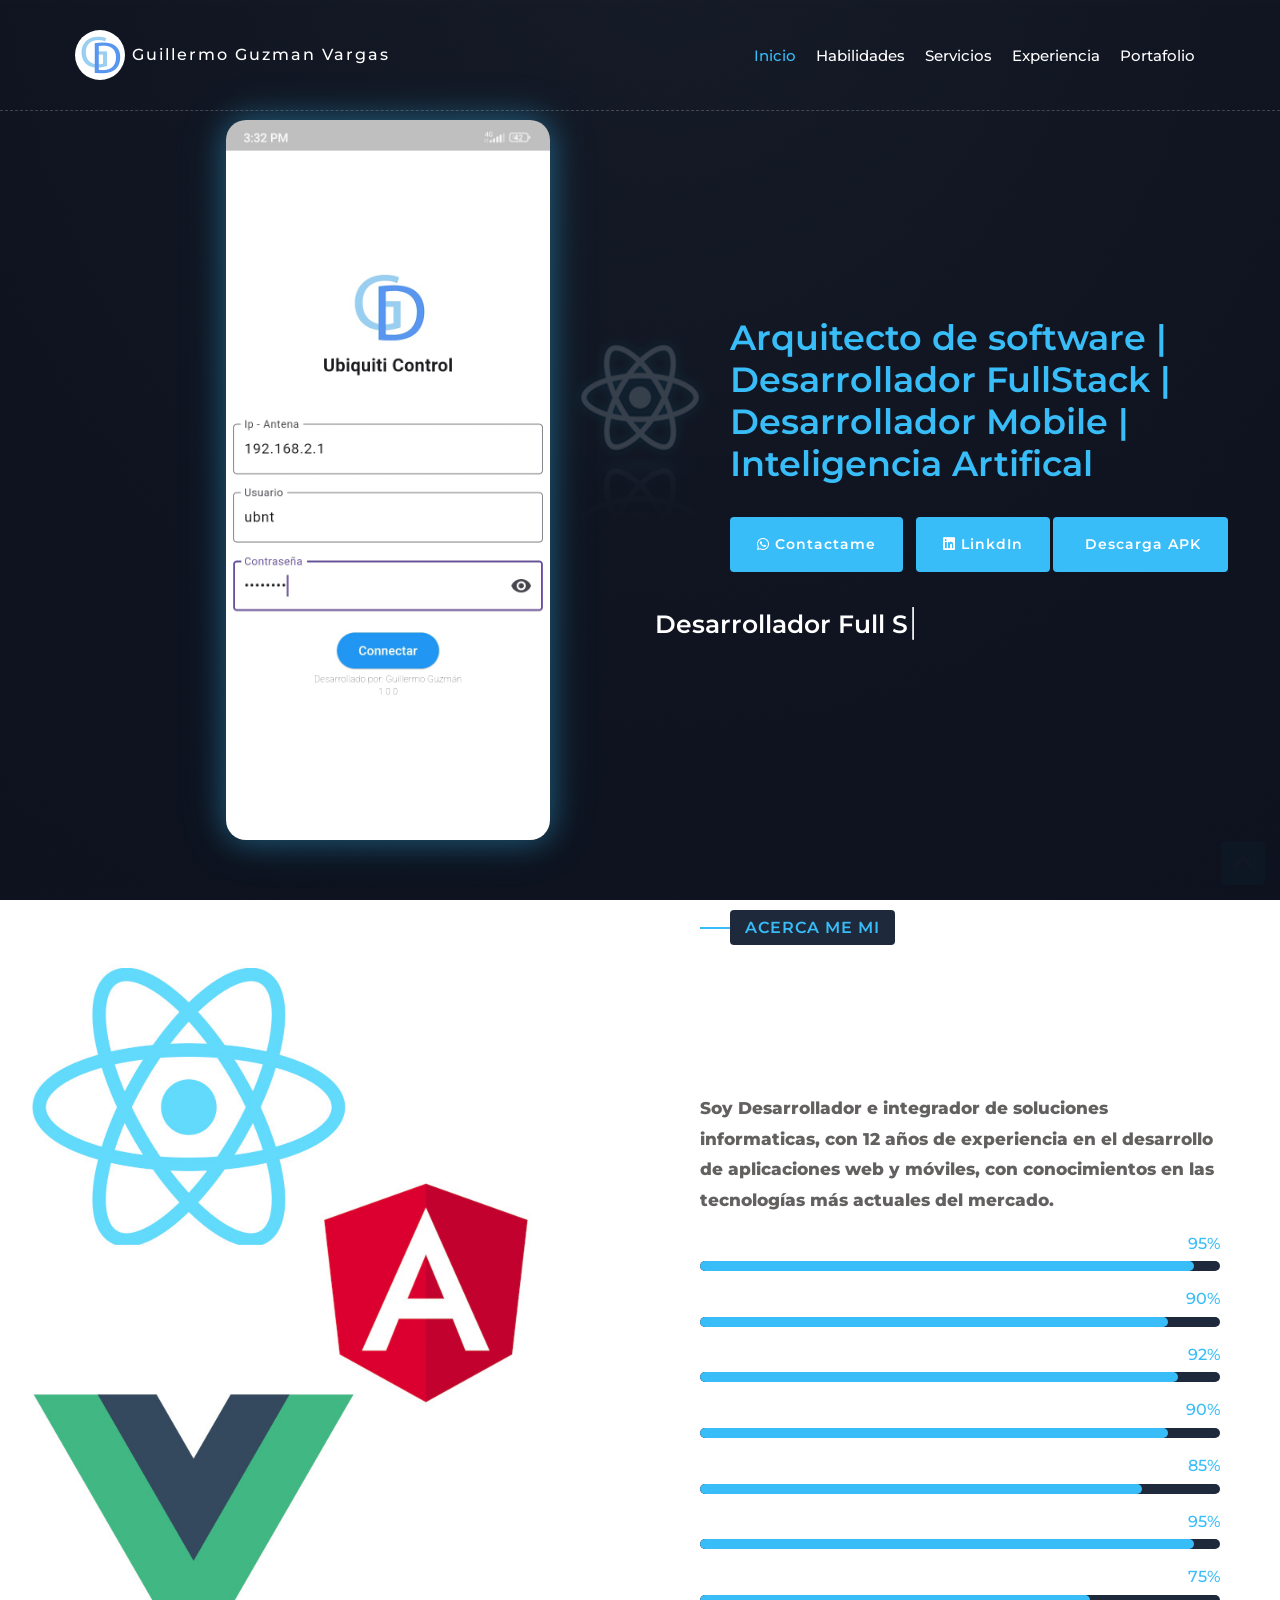
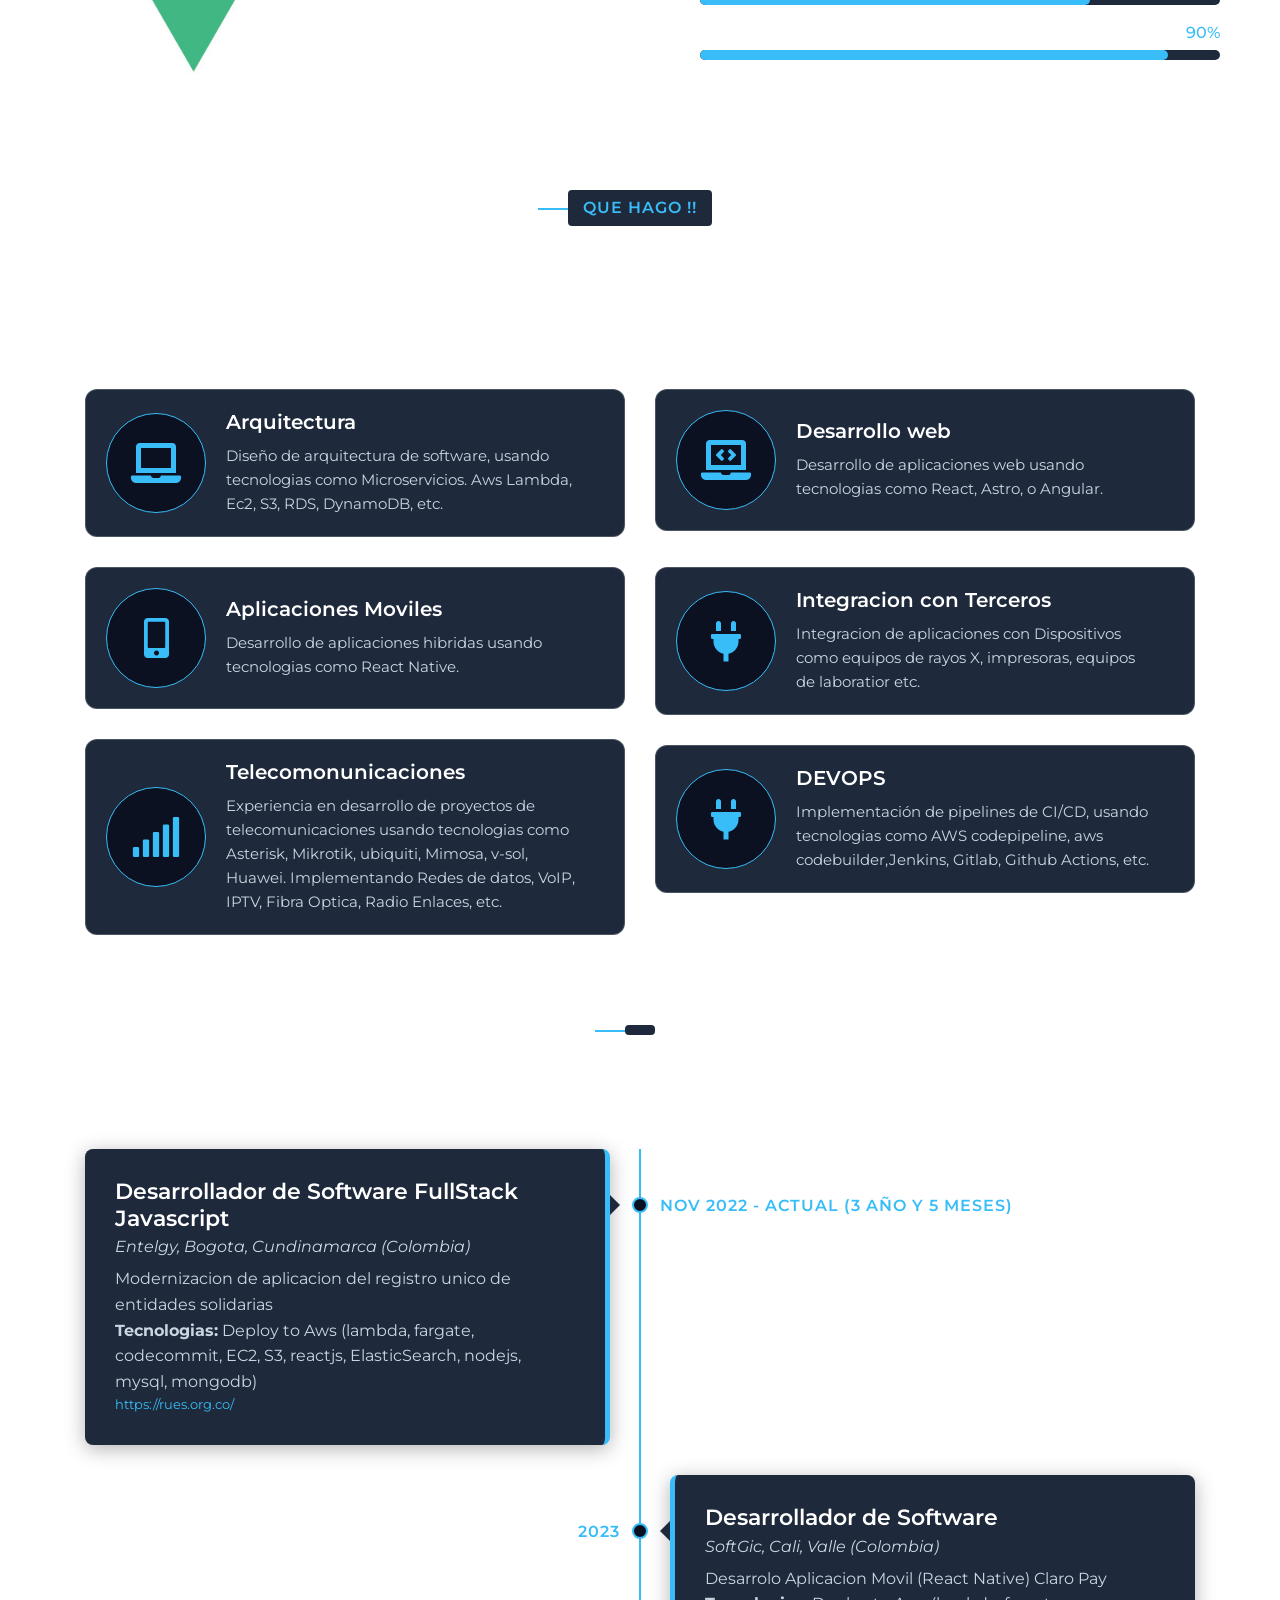
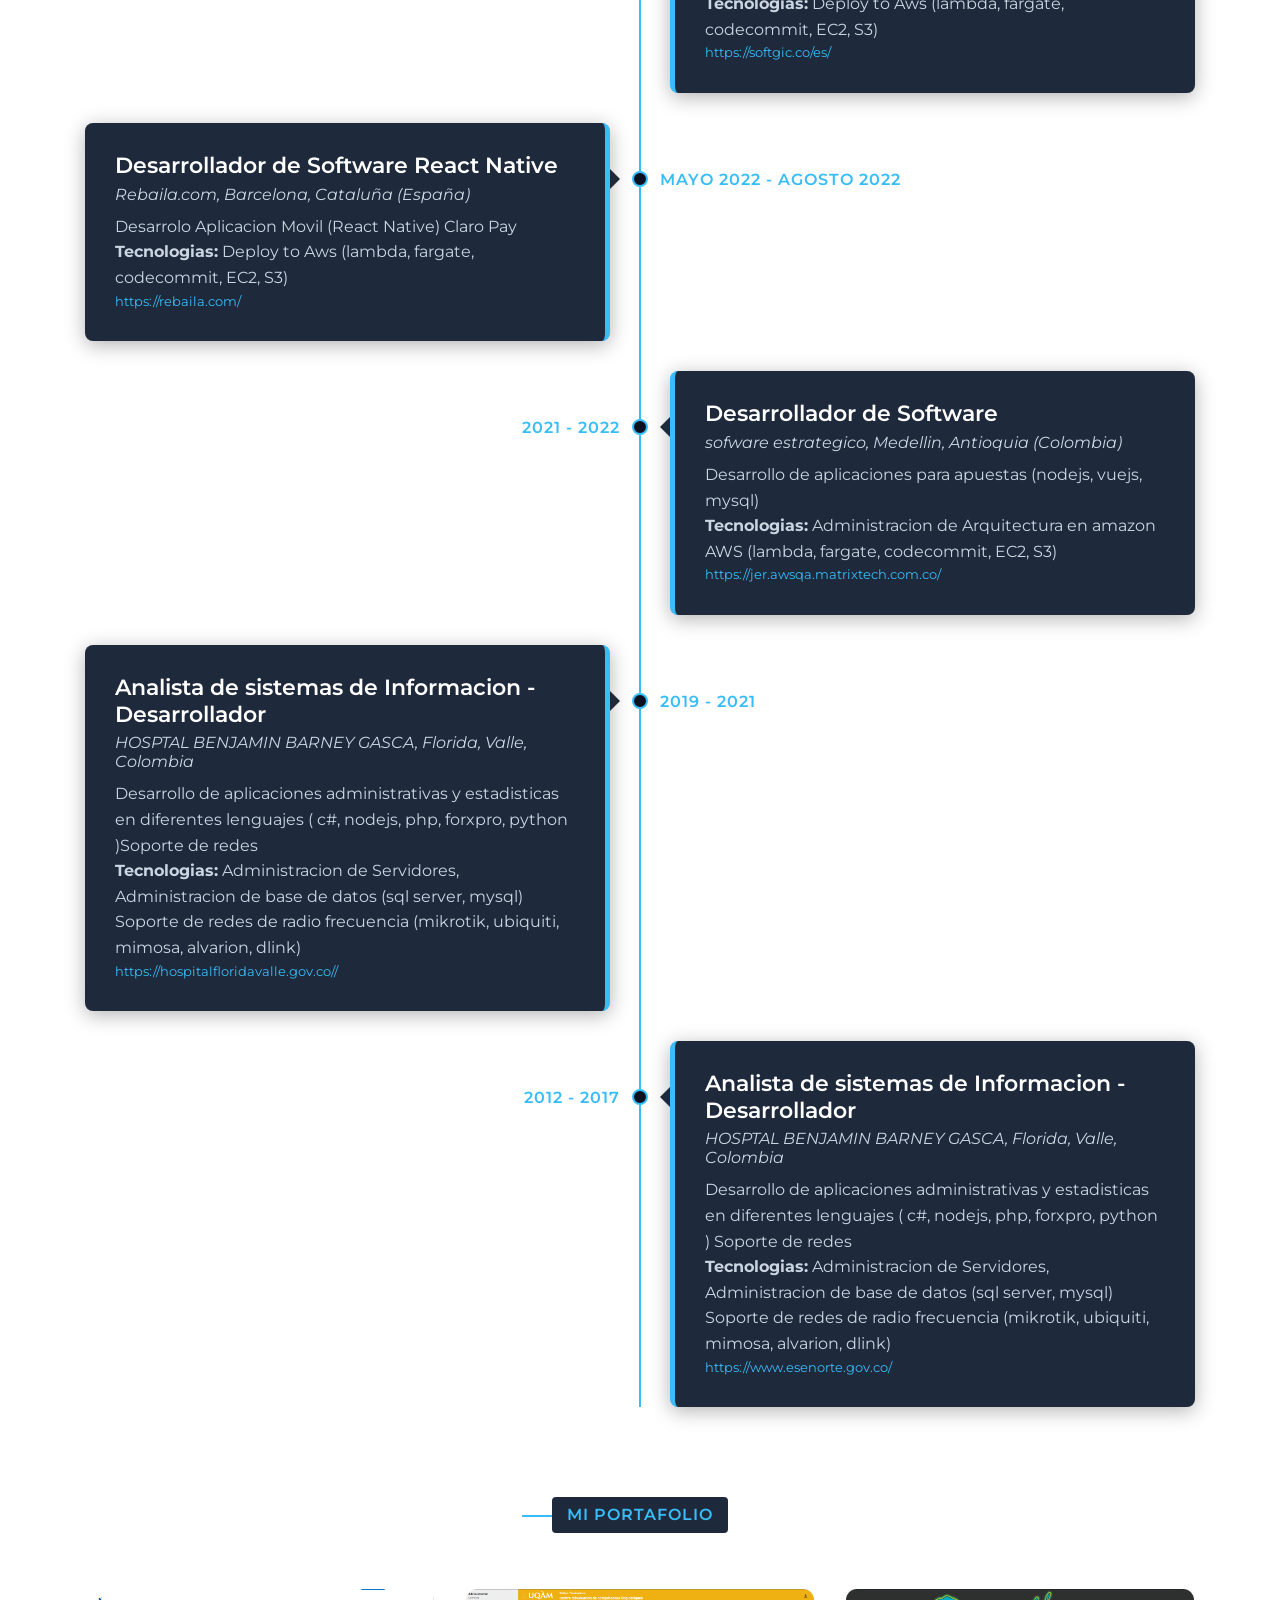
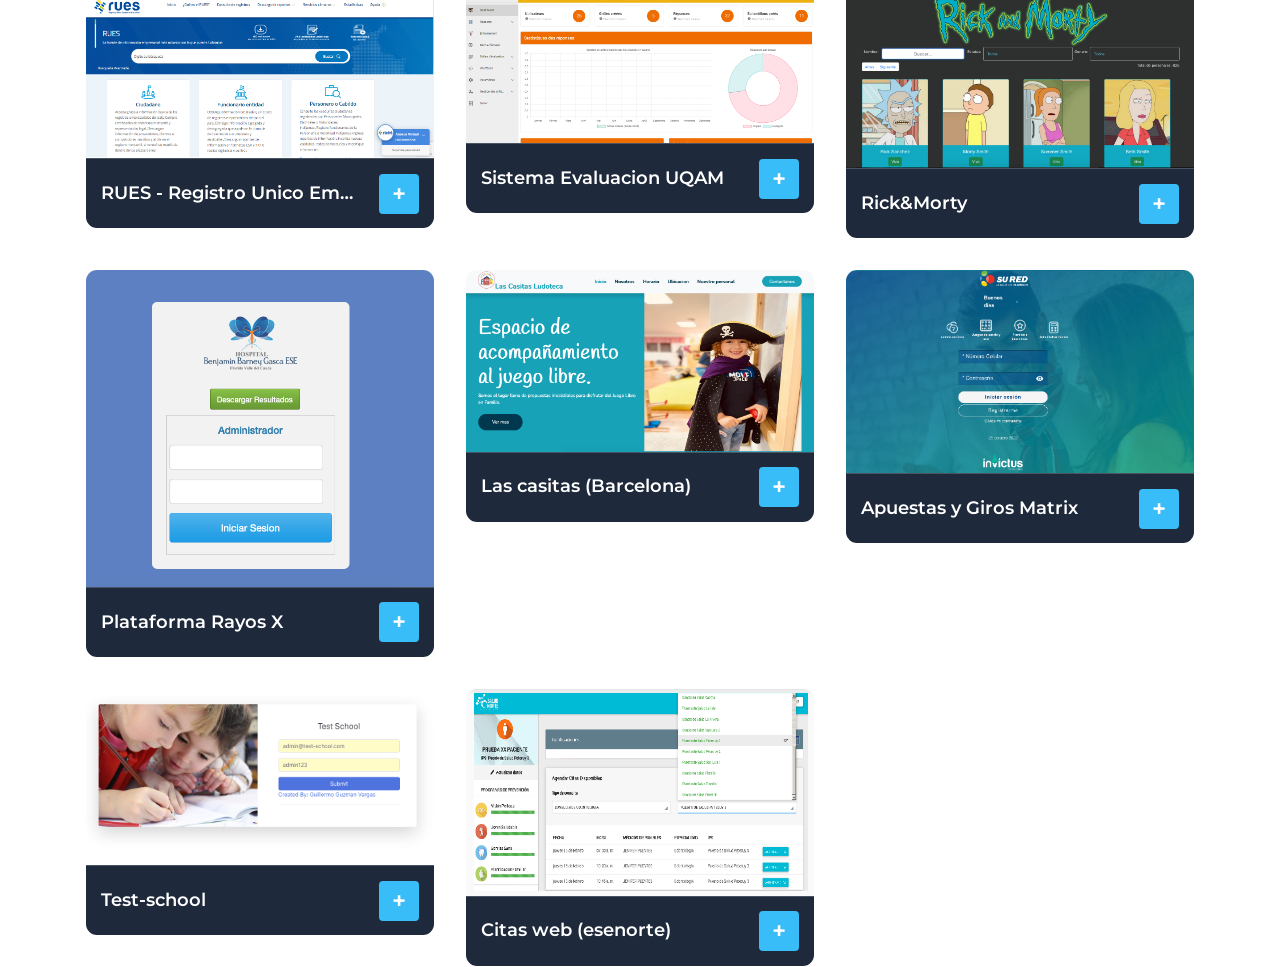
==== commit e886bba2: "Update WhatsApp link to use API for direct messaging" ====
--- a/index.html
+++ b/index.html
@@ -142,7 +142,7 @@
             <h2 data-astro-cid-f4rnaerg>Arquitecto de software | Desarrollador FullStack | Desarrollador Mobile |
               Inteligencia Artifical</h2>
           </div>
-          <div class="hero-btn" data-astro-cid-f4rnaerg> <!-- icon whatsapp --> <a href="https://wa.link/oe4hkt"
+          <div class="hero-btn" data-astro-cid-f4rnaerg> <!-- icon whatsapp --> <a href="https://api.whatsapp.com/send?phone=34674916759&text=GuillermoGuzmaDeveloper%3A"
               class="btn" target="_blank" rel="noopener noreferrer" data-astro-cid-f4rnaerg> <i class="fab fa-whatsapp"
                 data-astro-cid-f4rnaerg></i> Contactame
             </a> <!-- icon linkedin --> <a href="https://www.linkedin.com/in/nemerfrozen/" class="btn" target="_blank"
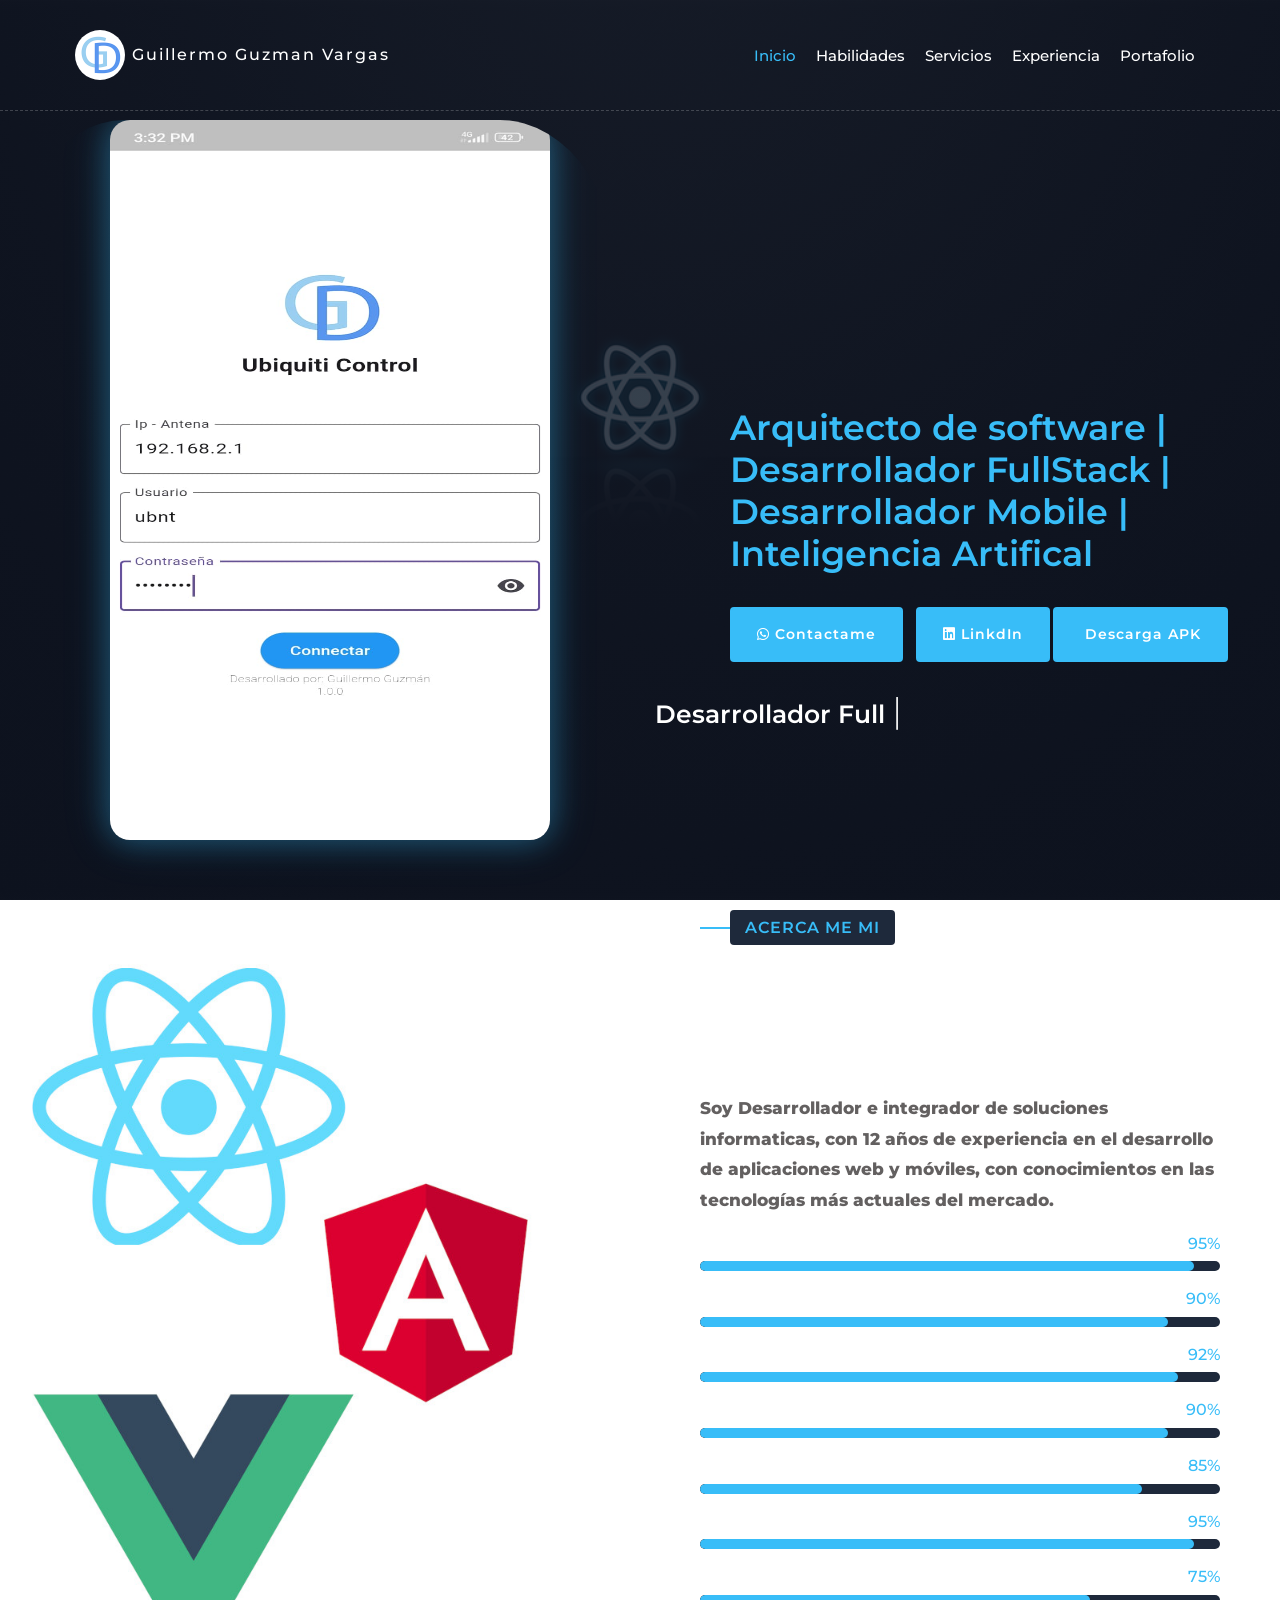
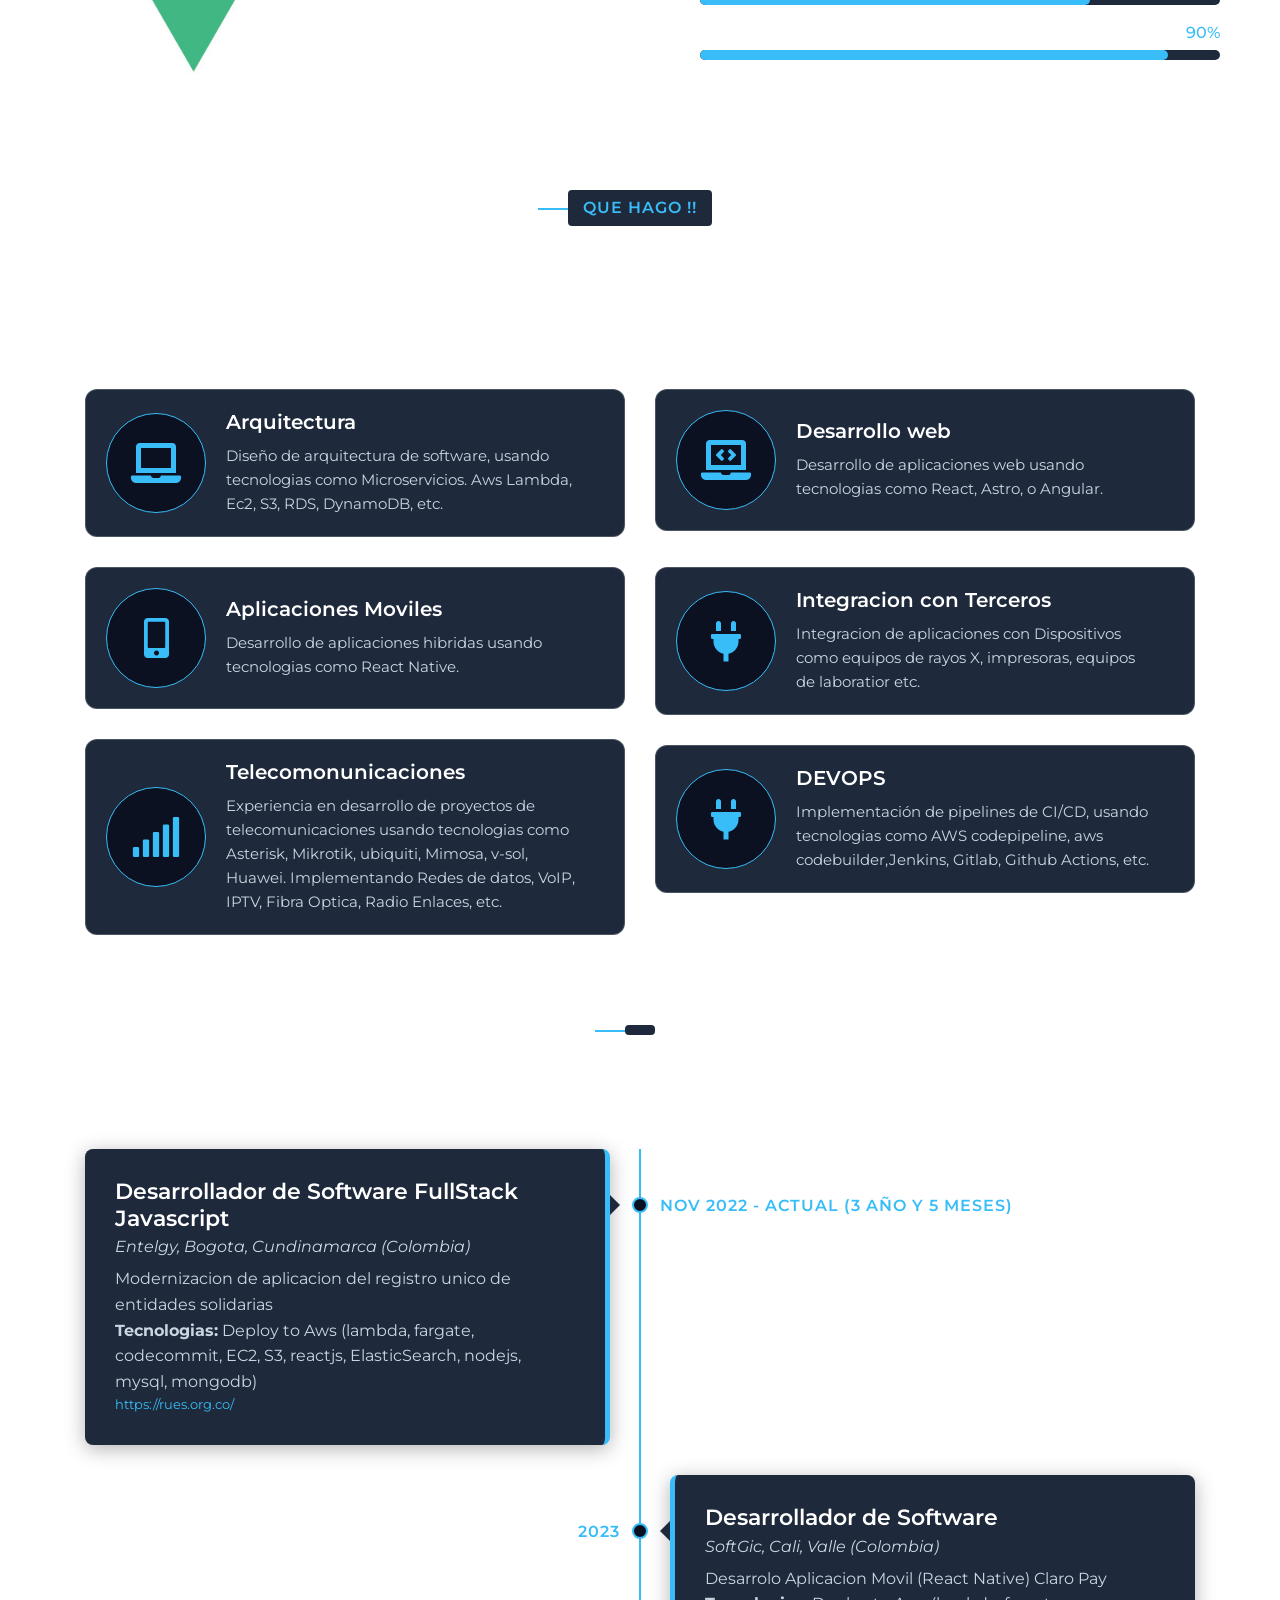
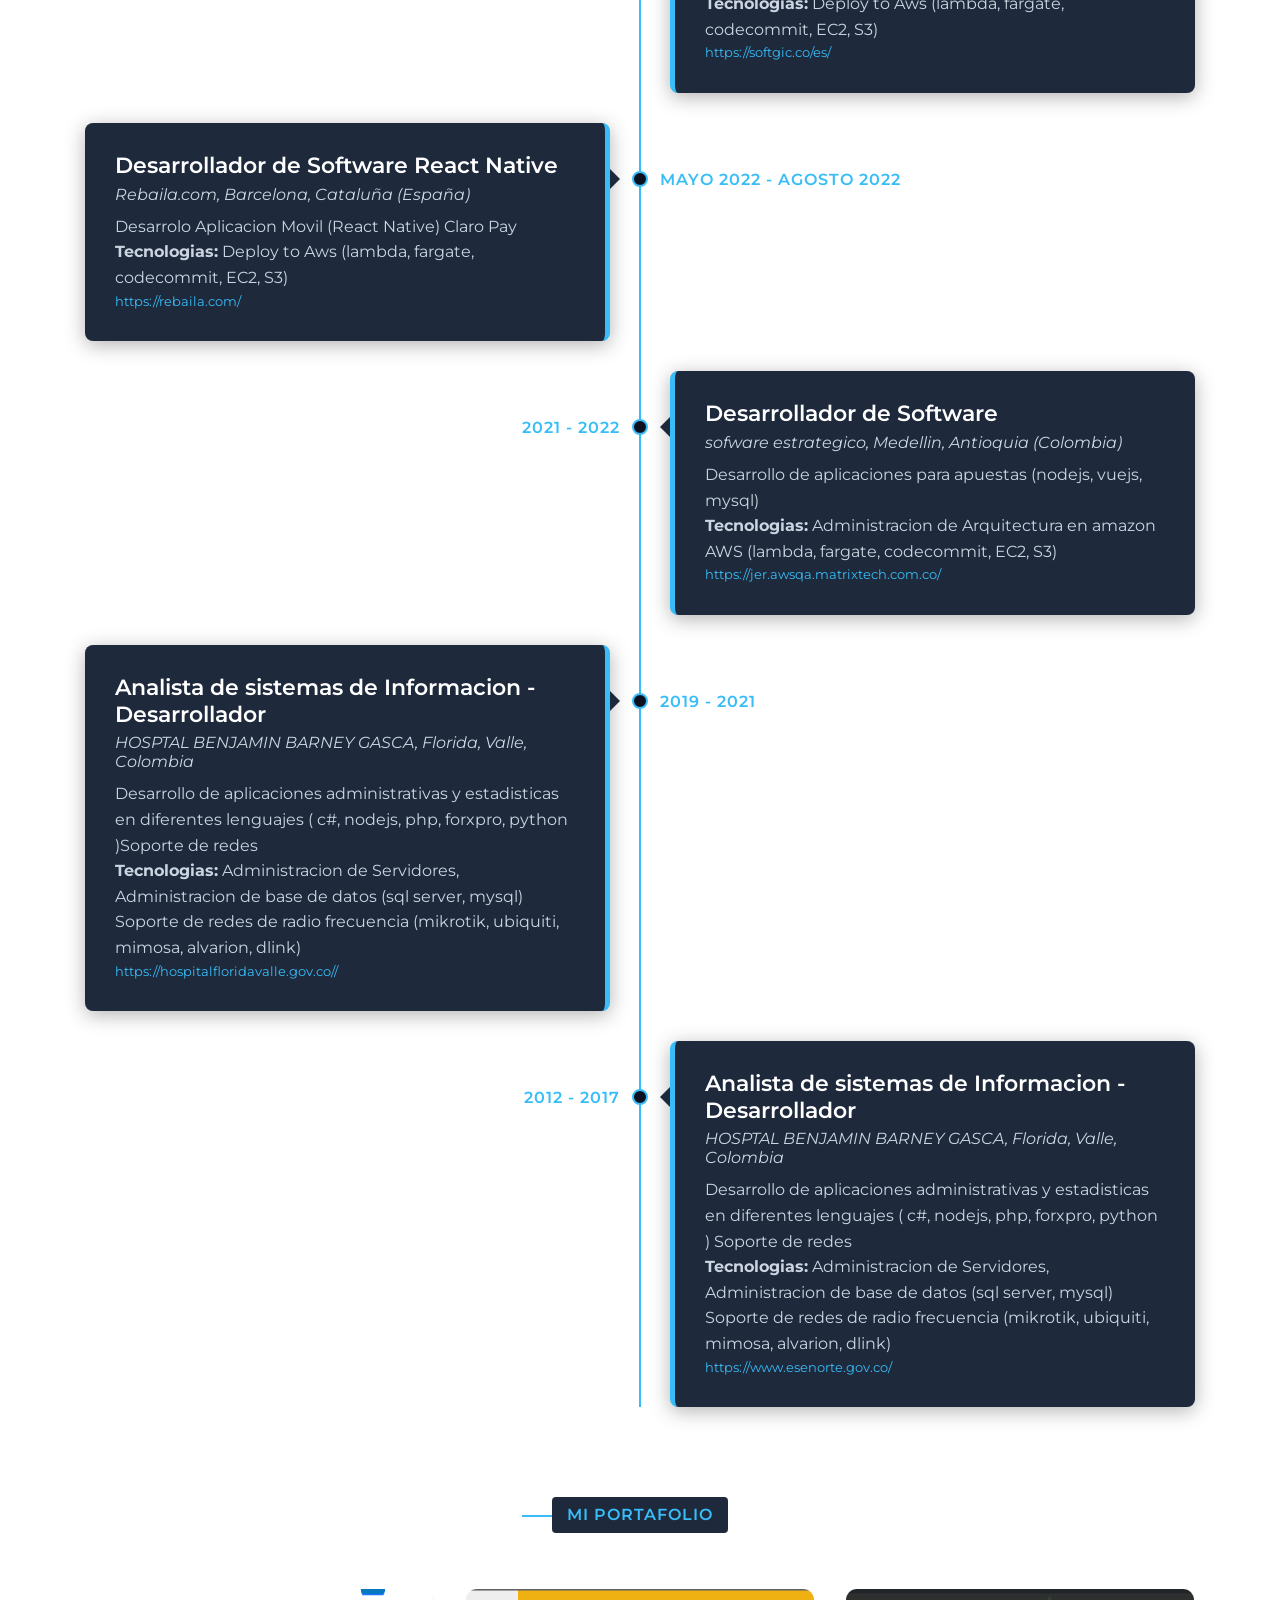
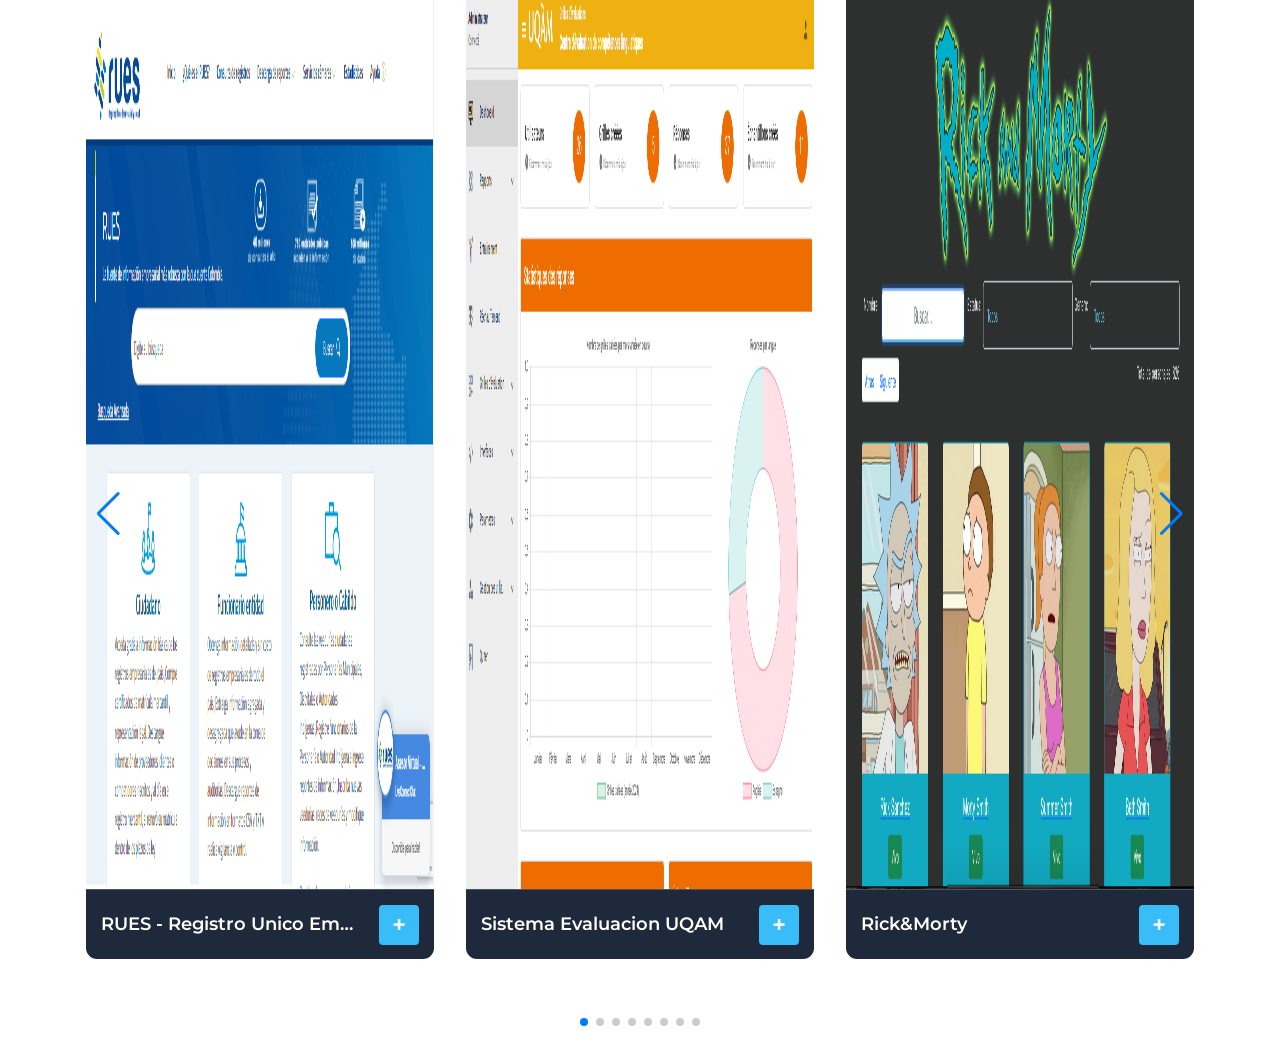
==== commit a04b15a9: "Add Swiper.js integration for portfolio slider and enhance styling" ====
--- a/index.html
+++ b/index.html
@@ -17,6 +17,7 @@
   <link rel="stylesheet" href="https://cdnjs.cloudflare.com/ajax/libs/animate.css/4.1.1/animate.min.css">
   <link href="/lib/owlcarousel/owl.carousel.min.css" rel="stylesheet">
   <link href="/lib/lightbox/lightbox.min.css" rel="stylesheet">
+  <link rel="stylesheet" href="https://cdn.jsdelivr.net/npm/swiper@11/swiper-bundle.min.css">
   <link href="/css/style.css" rel="stylesheet"><!-- Google tag (gtag.js) -->
   <script type="text/partytown" async src="https://www.googletagmanager.com/gtag/js?id=G-YP0CTJT9KN"></script>
   <script type="text/partytown">
@@ -88,6 +89,28 @@
     .hover-image[data-astro-cid-f4rnaerg] {
       transition: transform .5s
     }
+
+    .portfolio-slider .portfolio-img img {
+      width: 100%;
+      height: 900px;
+      object-fit: fill;
+    }
+
+    .hero-slider {
+      height: 900px;
+      width: 100%;
+    }
+
+    .hero-slider .hero-image {
+      overflow: hidden;
+      height: 100%;
+    }
+
+    .hero-slider .hero-image img {
+      width: 100%;
+      height: 100%;
+      object-fit: fill;
+    }
   </style>
   <script type="module" src="/_astro/hoisted.COFrN1Jd.js"></script>
   <script>!(function (w, p, f, c) { if (!window.crossOriginIsolated && !navigator.serviceWorker) return; c = w[p] = Object.assign(w[p] || {}, { "lib": "/~partytown/", "debug": false }); c[f] = (c[f] || []).concat(["dataLayer.push"]) })(window, 'partytown', 'forward');/* Partytown 0.10.2 - MIT builder.io */
@@ -101,9 +124,42 @@
   <script src="/lib/wow/wow.min.js"></script>
   <script src="/lib/waypoints/waypoints.min.js"></script>
   <script src="/lib/owlcarousel/owl.carousel.min.js"></script>
-  <script src="/lib/isotope/isotope.pkgd.min.js"></script>
   <script src="/lib/lightbox/lightbox.min.js"></script>
   <script src="/js/main.js"></script>
+  <script src="https://cdn.jsdelivr.net/npm/swiper@11/swiper-bundle.min.js"></script>
+  <script>
+    document.addEventListener("DOMContentLoaded", function () {
+      var swiper = new Swiper(".portfolio-slider", {
+        slidesPerView: 1,
+        spaceBetween: 30,
+        loop: true,
+        navigation: {
+          nextEl: ".swiper-button-next",
+          prevEl: ".swiper-button-prev",
+        },
+        pagination: {
+          el: ".swiper-pagination",
+          clickable: true,
+        },
+        breakpoints: {
+          768: { slidesPerView: 2 },
+          992: { slidesPerView: 3 },
+        },
+      });
+      var heroSwiper = new Swiper(".hero-slider", {
+        effect: "fade",
+        loop: true,
+        autoplay: {
+          delay: 4000,
+          disableOnInteraction: false,
+        },
+        pagination: {
+          el: ".swiper-pagination",
+          clickable: true,
+        },
+      });
+    });
+  </script>
 </body>
 
 </html>
@@ -132,9 +188,22 @@
 <div class="hero" id="home" data-astro-cid-f4rnaerg>
   <div class="container-fluid" data-astro-cid-f4rnaerg>
     <div class="row align-items-center" data-astro-cid-f4rnaerg>
-      <div class="col-sm-12 col-md-6  d-md-block" data-astro-cid-f4rnaerg>
-        <div class="hero-image" data-astro-cid-f4rnaerg> <img src="img/app1.jpeg" class="App-logo hover-image"
-            alt="Logo React" height="500" data-astro-cid-f4rnaerg> </div>
+      <div class="col-sm-12 col-md-6 d-md-block" data-astro-cid-f4rnaerg>
+        <div class="swiper hero-slider">
+          <div class="swiper-wrapper">
+            <div class="swiper-slide">
+              <div class="hero-image" data-astro-cid-f4rnaerg>
+                <img src="img/app1.jpeg" class="App-logo hover-image" alt="Aplicación móvil" data-astro-cid-f4rnaerg>
+              </div>
+            </div>
+            <div class="swiper-slide">
+              <div class="hero-image" data-astro-cid-f4rnaerg>
+                <img src="img/sistemaValores.jpeg" class="App-logo hover-image" alt="Sistema de valores" data-astro-cid-f4rnaerg>
+              </div>
+            </div>
+          </div>
+          <div class="swiper-pagination"></div>
+        </div>
       </div>
       <div class="col-sm-12 col-md-6" data-astro-cid-f4rnaerg>
         <div class="hero-content" data-astro-cid-f4rnaerg>
@@ -142,8 +211,9 @@
             <h2 data-astro-cid-f4rnaerg>Arquitecto de software | Desarrollador FullStack | Desarrollador Mobile |
               Inteligencia Artifical</h2>
           </div>
-          <div class="hero-btn" data-astro-cid-f4rnaerg> <!-- icon whatsapp --> <a href="https://api.whatsapp.com/send?phone=34674916759&text=GuillermoGuzmaDeveloper%3A"
-              class="btn" target="_blank" rel="noopener noreferrer" data-astro-cid-f4rnaerg> <i class="fab fa-whatsapp"
+          <div class="hero-btn" data-astro-cid-f4rnaerg> <!-- icon whatsapp --> <a
+              href="https://api.whatsapp.com/send?phone=34674916759&text=GuillermoGuzmaDeveloper%3A" class="btn"
+              target="_blank" rel="noopener noreferrer" data-astro-cid-f4rnaerg> <i class="fab fa-whatsapp"
                 data-astro-cid-f4rnaerg></i> Contactame
             </a> <!-- icon linkedin --> <a href="https://www.linkedin.com/in/nemerfrozen/" class="btn" target="_blank"
               rel="noopener noreferrer" data-astro-cid-f4rnaerg> <i class="fab fa-linkedin" data-astro-cid-f4rnaerg></i>
@@ -421,89 +491,94 @@
   <div class="container">
     <div class="section-header text-center wow zoomIn" data-wow-delay="0.1s"
       style="visibility: visible; animation-delay: 0.1s;">
-      <p>Mi portafolio</p>
-      <h2></h2>
+      <p>Mi Portafolio</p>
     </div>
     <div class="row"></div>
-    <div class="row portfolio-container" style="position: relative; height: 520px;">
-      <div class="col-lg-4 col-md-6 col-sm-12 portfolio-item filter-2" data-wow-delay="0.2s">
-        <div class="portfolio-wrap">
-          <div class="portfolio-img"> <img src="/static/media/rues.png" class="img-fluid"
-              alt="RUES - Registro Unico Empresarial" height="200" width="200"> </div>
-          <div class="portfolio-text">
-            <h3>RUES - Registro Unico Empresarial</h3> <a class="btn" href="https://rues.org.co/" target="_blank">+</a>
-          </div>
-        </div>
-      </div>
-      <div class="col-lg-4 col-md-6 col-sm-12 portfolio-item filter-2" data-wow-delay="0.2s">
-        <div class="portfolio-wrap">
-          <div class="portfolio-img"> <img src="/static/media/cecl.png" class="img-fluid" alt="Sistema Evaluacion UQAM"
-              height="200" width="200"> </div>
-          <div class="portfolio-text">
-            <h3>Sistema Evaluacion UQAM</h3> <a class="btn" href="https://evaluation.cecl.uqam.ca/login"
-              target="_blank">+</a>
-          </div>
-        </div>
-      </div>
-      <div class="col-lg-4 col-md-6 col-sm-12 portfolio-item filter-2" data-wow-delay="0.2s">
-        <div class="portfolio-wrap">
-          <div class="portfolio-img"> <img src="/static/media/rickandmorty.15672a106e740c70df48.png" class="img-fluid"
-              alt="Rick&#38;Morty" height="200" width="200"> </div>
-          <div class="portfolio-text">
-            <h3>Rick&amp;Morty</h3> <a class="btn"
-              href="http://rickandmortynemer.s3-website.eu-central-1.amazonaws.com/" target="_blank">+</a>
-          </div>
-        </div>
-      </div>
-      <div class="col-lg-4 col-md-6 col-sm-12 portfolio-item filter-2" data-wow-delay="0.2s">
-        <div class="portfolio-wrap">
-          <div class="portfolio-img"> <img src="/static/media/rayosx.cbe25c949ec1a5f8d8ef.png" class="img-fluid"
-              alt="Plataforma Rayos X" height="200" width="200"> </div>
-          <div class="portfolio-text">
-            <h3>Plataforma Rayos X</h3> <a class="btn"
-              href="http://181.58.254.218:8085/RayosX/Account/Login?ReturnUrl=%2FRayosX%2Fstudies%2F"
-              target="_blank">+</a>
-          </div>
-        </div>
-      </div>
-      <div class="col-lg-4 col-md-6 col-sm-12 portfolio-item filter-2" data-wow-delay="0.2s">
-        <div class="portfolio-wrap">
-          <div class="portfolio-img"> <img src="/static/media/casitas.adee27ed13022b8537c1.png" class="img-fluid"
-              alt="Las casitas (Barcelona)" height="200" width="200"> </div>
-          <div class="portfolio-text">
-            <h3>Las casitas (Barcelona)</h3> <a class="btn" href="http://lascasitasludoteca.es/" target="_blank">+</a>
-          </div>
-        </div>
-      </div>
-      <div class="col-lg-4 col-md-6 col-sm-12 portfolio-item filter-2" data-wow-delay="0.2s">
-        <div class="portfolio-wrap">
-          <div class="portfolio-img"> <img src="/static/media/matrix.08d1332905a5ba7feeec.png" class="img-fluid"
-              alt="Apuestas y Giros Matrix" height="200" width="200"> </div>
-          <div class="portfolio-text">
-            <h3>Apuestas y Giros Matrix</h3> <a class="btn" href="http://jer.awsqa.matrixtech.com.co/"
-              target="_blank">+</a>
-          </div>
-        </div>
-      </div>
-      <div class="col-lg-4 col-md-6 col-sm-12 portfolio-item filter-2" data-wow-delay="0.2s">
-        <div class="portfolio-wrap">
-          <div class="portfolio-img"> <img src="/static/media/test-school.c671062983c2fd53f976.png" class="img-fluid"
-              alt="Test-school" height="200" width="200"> </div>
-          <div class="portfolio-text">
-            <h3>Test-school</h3> <a class="btn" href="http://test-school-us.s3-website-us-east-1.amazonaws.com/login"
-              target="_blank">+</a>
-          </div>
-        </div>
-      </div>
-      <div class="col-lg-4 col-md-6 col-sm-12 portfolio-item filter-2" data-wow-delay="0.2s">
-        <div class="portfolio-wrap">
-          <div class="portfolio-img"> <img src="/static/media/citas.e29686c8fec63e666585.png" class="img-fluid"
-              alt="Citas web (esenorte)" height="200" width="200"> </div>
-          <div class="portfolio-text">
-            <h3>Citas web (esenorte)</h3> <a class="btn" href="/#" target="_blank">+</a>
-          </div>
-        </div>
-      </div>
+    <div class="swiper portfolio-slider" style="padding-bottom: 50px;">
+      <div class="swiper-wrapper">
+        <div class="swiper-slide portfolio-item filter-2" data-wow-delay="0.2s">
+          <div class="portfolio-wrap">
+            <div class="portfolio-img"> <img src="/static/media/rues.png" class="img-fluid"
+                alt="RUES - Registro Unico Empresarial" height="200" width="200"> </div>
+            <div class="portfolio-text">
+              <h3>RUES - Registro Unico Empresarial</h3> <a class="btn" href="https://rues.org.co/"
+                target="_blank">+</a>
+            </div>
+          </div>
+        </div>
+        <div class="swiper-slide portfolio-item filter-2" data-wow-delay="0.2s">
+          <div class="portfolio-wrap">
+            <div class="portfolio-img"> <img src="/static/media/cecl.png" class="img-fluid"
+                alt="Sistema Evaluacion UQAM" height="200" width="200"> </div>
+            <div class="portfolio-text">
+              <h3>Sistema Evaluacion UQAM</h3> <a class="btn" href="https://evaluation.cecl.uqam.ca/login"
+                target="_blank">+</a>
+            </div>
+          </div>
+        </div>
+        <div class="swiper-slide portfolio-item filter-2" data-wow-delay="0.2s">
+          <div class="portfolio-wrap">
+            <div class="portfolio-img"> <img src="/static/media/rickandmorty.15672a106e740c70df48.png" class="img-fluid"
+                alt="Rick&#38;Morty" height="200" width="200"> </div>
+            <div class="portfolio-text">
+              <h3>Rick&amp;Morty</h3> <a class="btn"
+                href="http://rickandmortynemer.s3-website.eu-central-1.amazonaws.com/" target="_blank">+</a>
+            </div>
+          </div>
+        </div>
+        <div class="swiper-slide portfolio-item filter-2" data-wow-delay="0.2s">
+          <div class="portfolio-wrap">
+            <div class="portfolio-img"> <img src="/static/media/rayosx.cbe25c949ec1a5f8d8ef.png" class="img-fluid"
+                alt="Plataforma Rayos X" height="200" width="200"> </div>
+            <div class="portfolio-text">
+              <h3>Plataforma Rayos X</h3> <a class="btn"
+                href="http://181.58.254.218:8085/RayosX/Account/Login?ReturnUrl=%2FRayosX%2Fstudies%2F"
+                target="_blank">+</a>
+            </div>
+          </div>
+        </div>
+        <div class="swiper-slide portfolio-item filter-2" data-wow-delay="0.2s">
+          <div class="portfolio-wrap">
+            <div class="portfolio-img"> <img src="/static/media/casitas.adee27ed13022b8537c1.png" class="img-fluid"
+                alt="Las casitas (Barcelona)" height="200" width="200"> </div>
+            <div class="portfolio-text">
+              <h3>Las casitas (Barcelona)</h3> <a class="btn" href="http://lascasitasludoteca.es/" target="_blank">+</a>
+            </div>
+          </div>
+        </div>
+        <div class="swiper-slide portfolio-item filter-2" data-wow-delay="0.2s">
+          <div class="portfolio-wrap">
+            <div class="portfolio-img"> <img src="/static/media/matrix.08d1332905a5ba7feeec.png" class="img-fluid"
+                alt="Apuestas y Giros Matrix" height="200" width="200"> </div>
+            <div class="portfolio-text">
+              <h3>Apuestas y Giros Matrix</h3> <a class="btn" href="http://jer.awsqa.matrixtech.com.co/"
+                target="_blank">+</a>
+            </div>
+          </div>
+        </div>
+        <div class="swiper-slide portfolio-item filter-2" data-wow-delay="0.2s">
+          <div class="portfolio-wrap">
+            <div class="portfolio-img"> <img src="/static/media/test-school.c671062983c2fd53f976.png" class="img-fluid"
+                alt="Test-school" height="200" width="200"> </div>
+            <div class="portfolio-text">
+              <h3>Test-school</h3> <a class="btn" href="http://test-school-us.s3-website-us-east-1.amazonaws.com/login"
+                target="_blank">+</a>
+            </div>
+          </div>
+        </div>
+        <div class="swiper-slide portfolio-item filter-2" data-wow-delay="0.2s">
+          <div class="portfolio-wrap">
+            <div class="portfolio-img"> <img src="/static/media/citas.e29686c8fec63e666585.png" class="img-fluid"
+                alt="Citas web (esenorte)" height="200" width="200"> </div>
+            <div class="portfolio-text">
+              <h3>Citas web (esenorte)</h3> <a class="btn" href="/#" target="_blank">+</a>
+            </div>
+          </div>
+        </div>
+      </div>
+      <div class="swiper-pagination"></div>
+      <div class="swiper-button-next"></div>
+      <div class="swiper-button-prev"></div>
     </div>
   </div>
 </div> <a href="#" class="btn back-to-top" style="display: inline; opacity: 0.777531;"><i
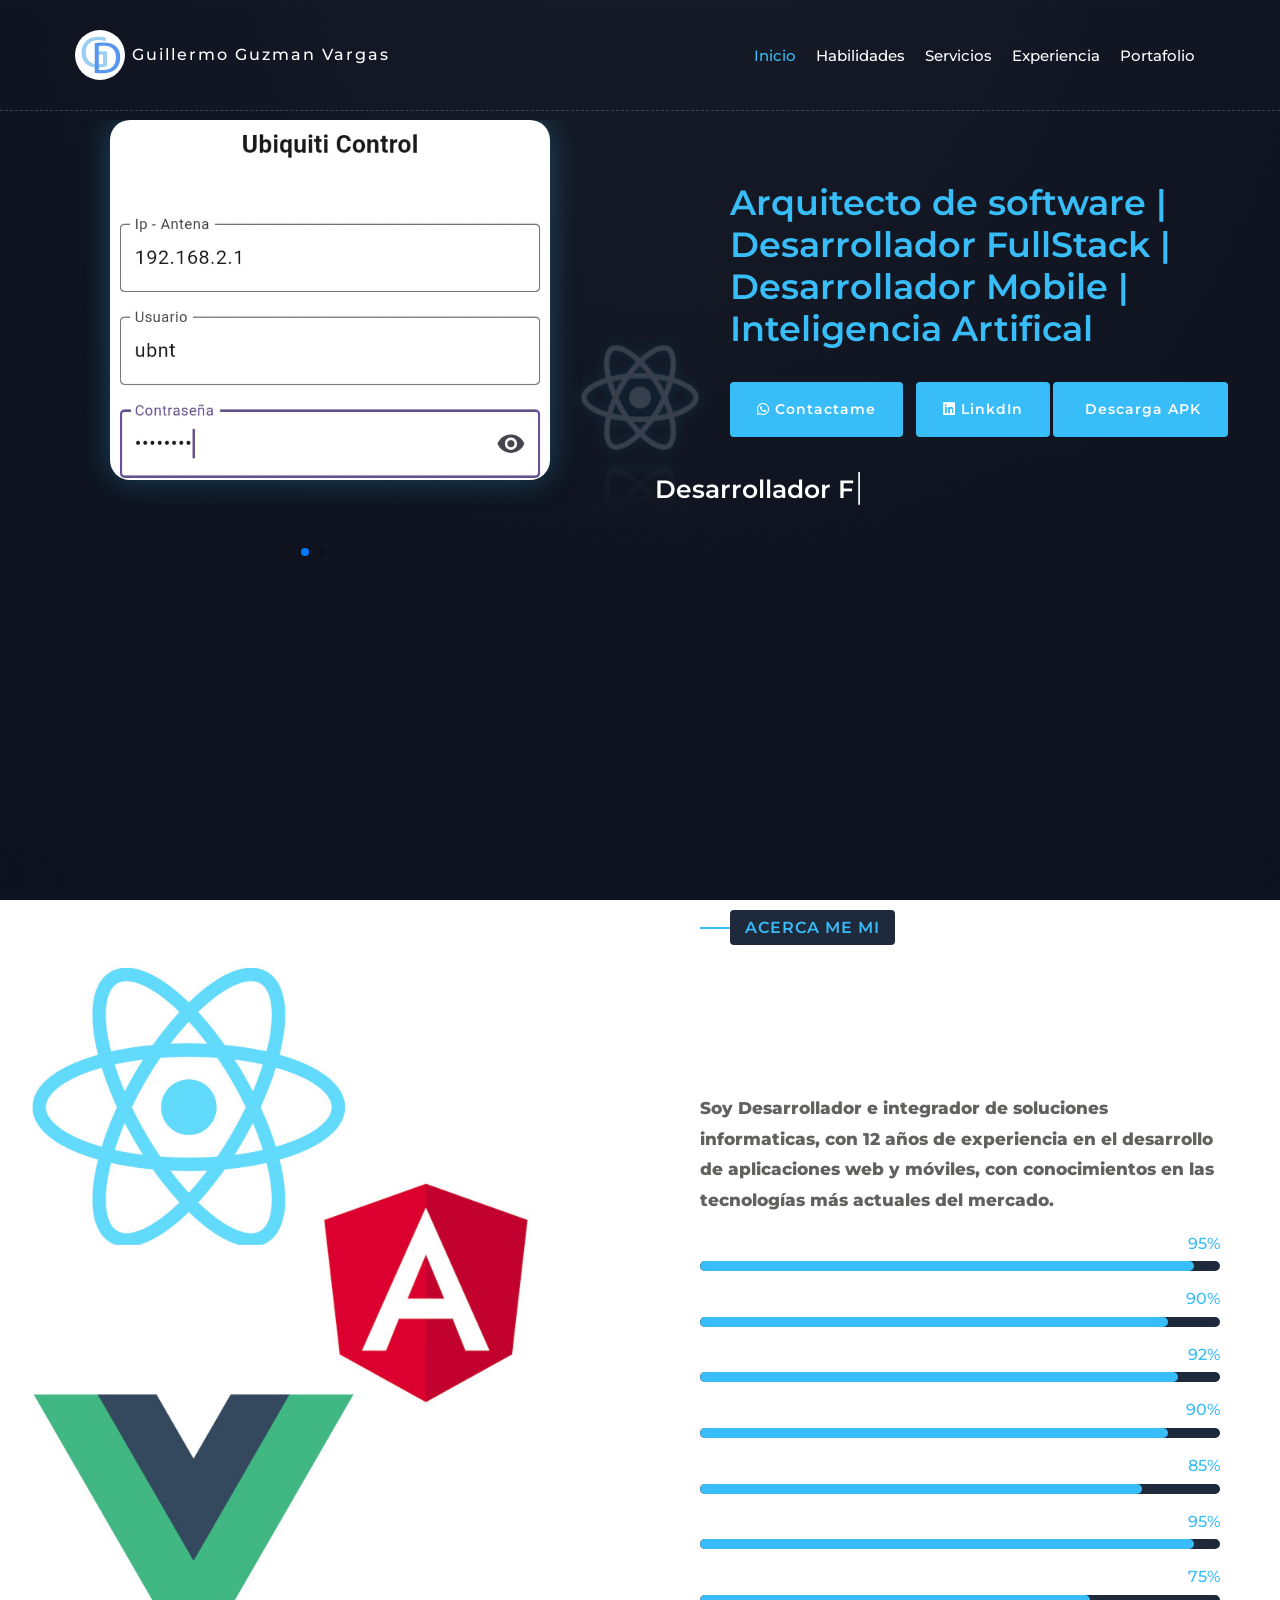
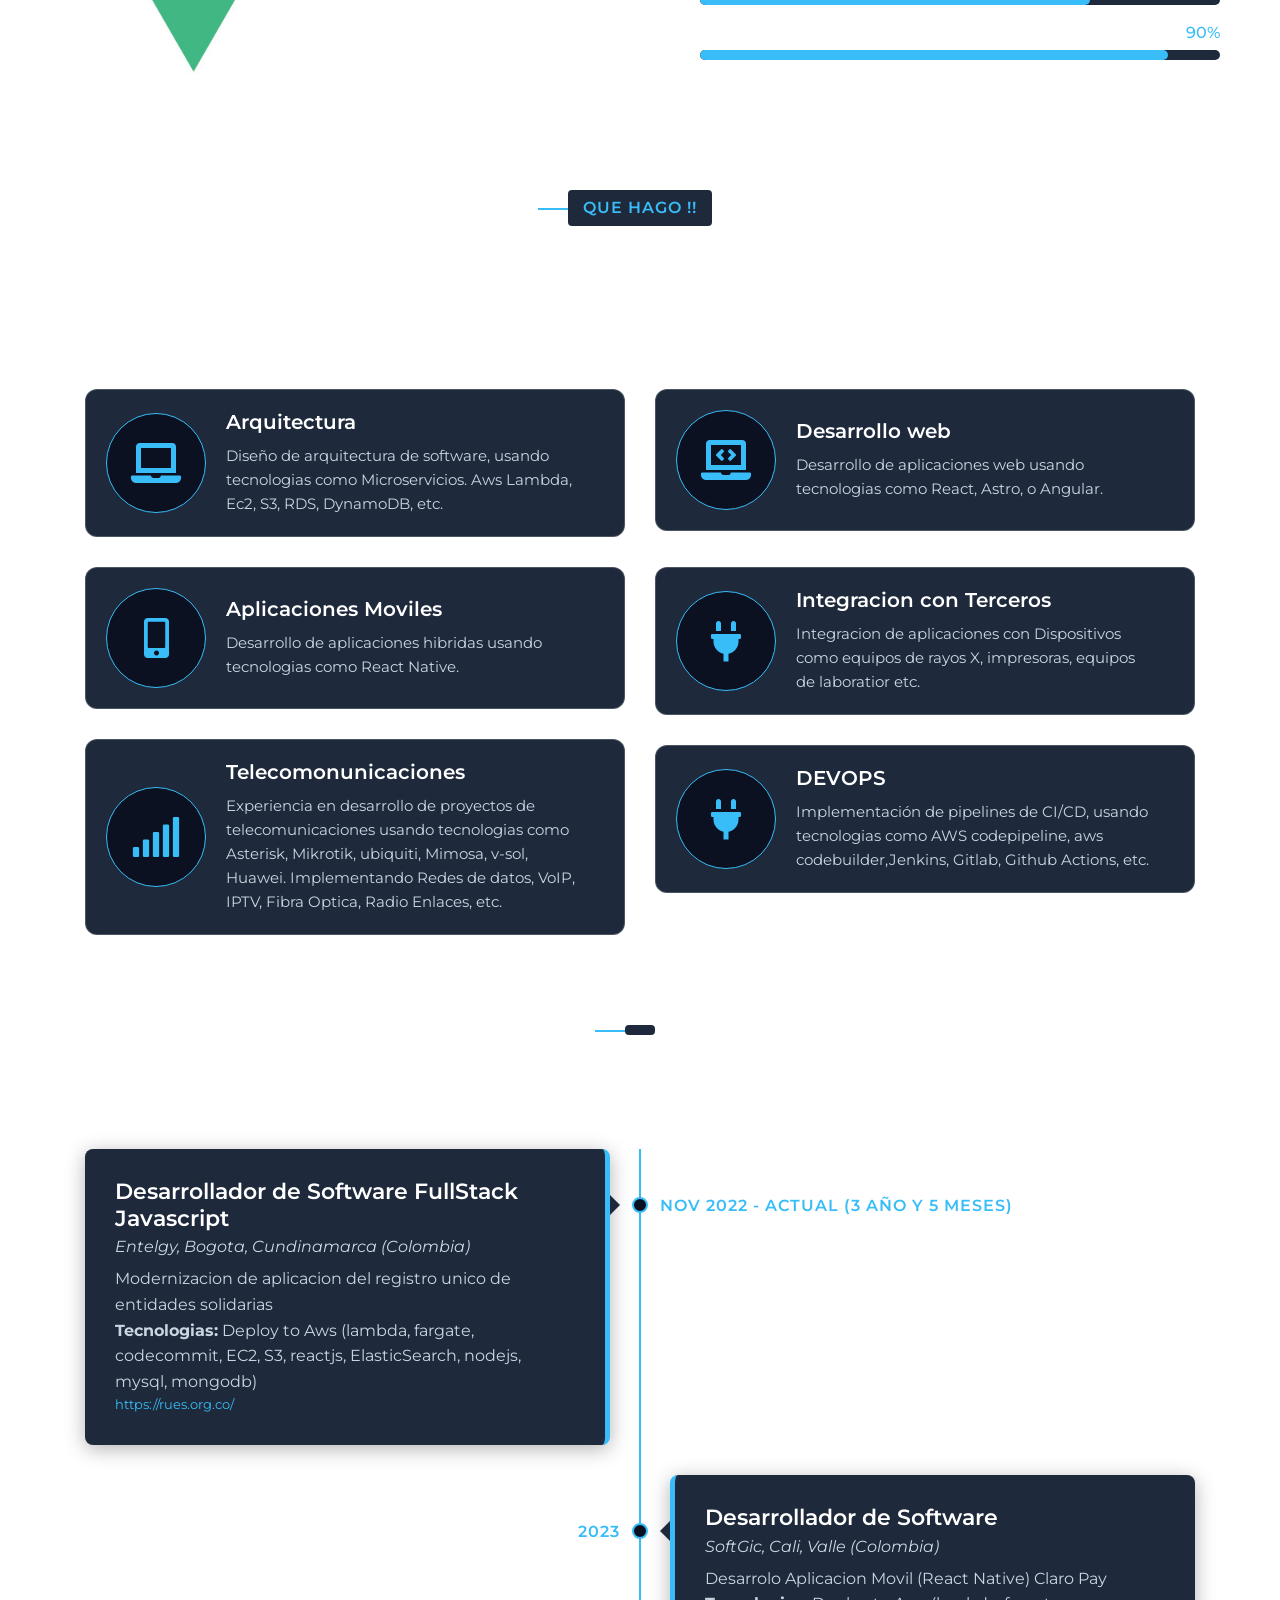
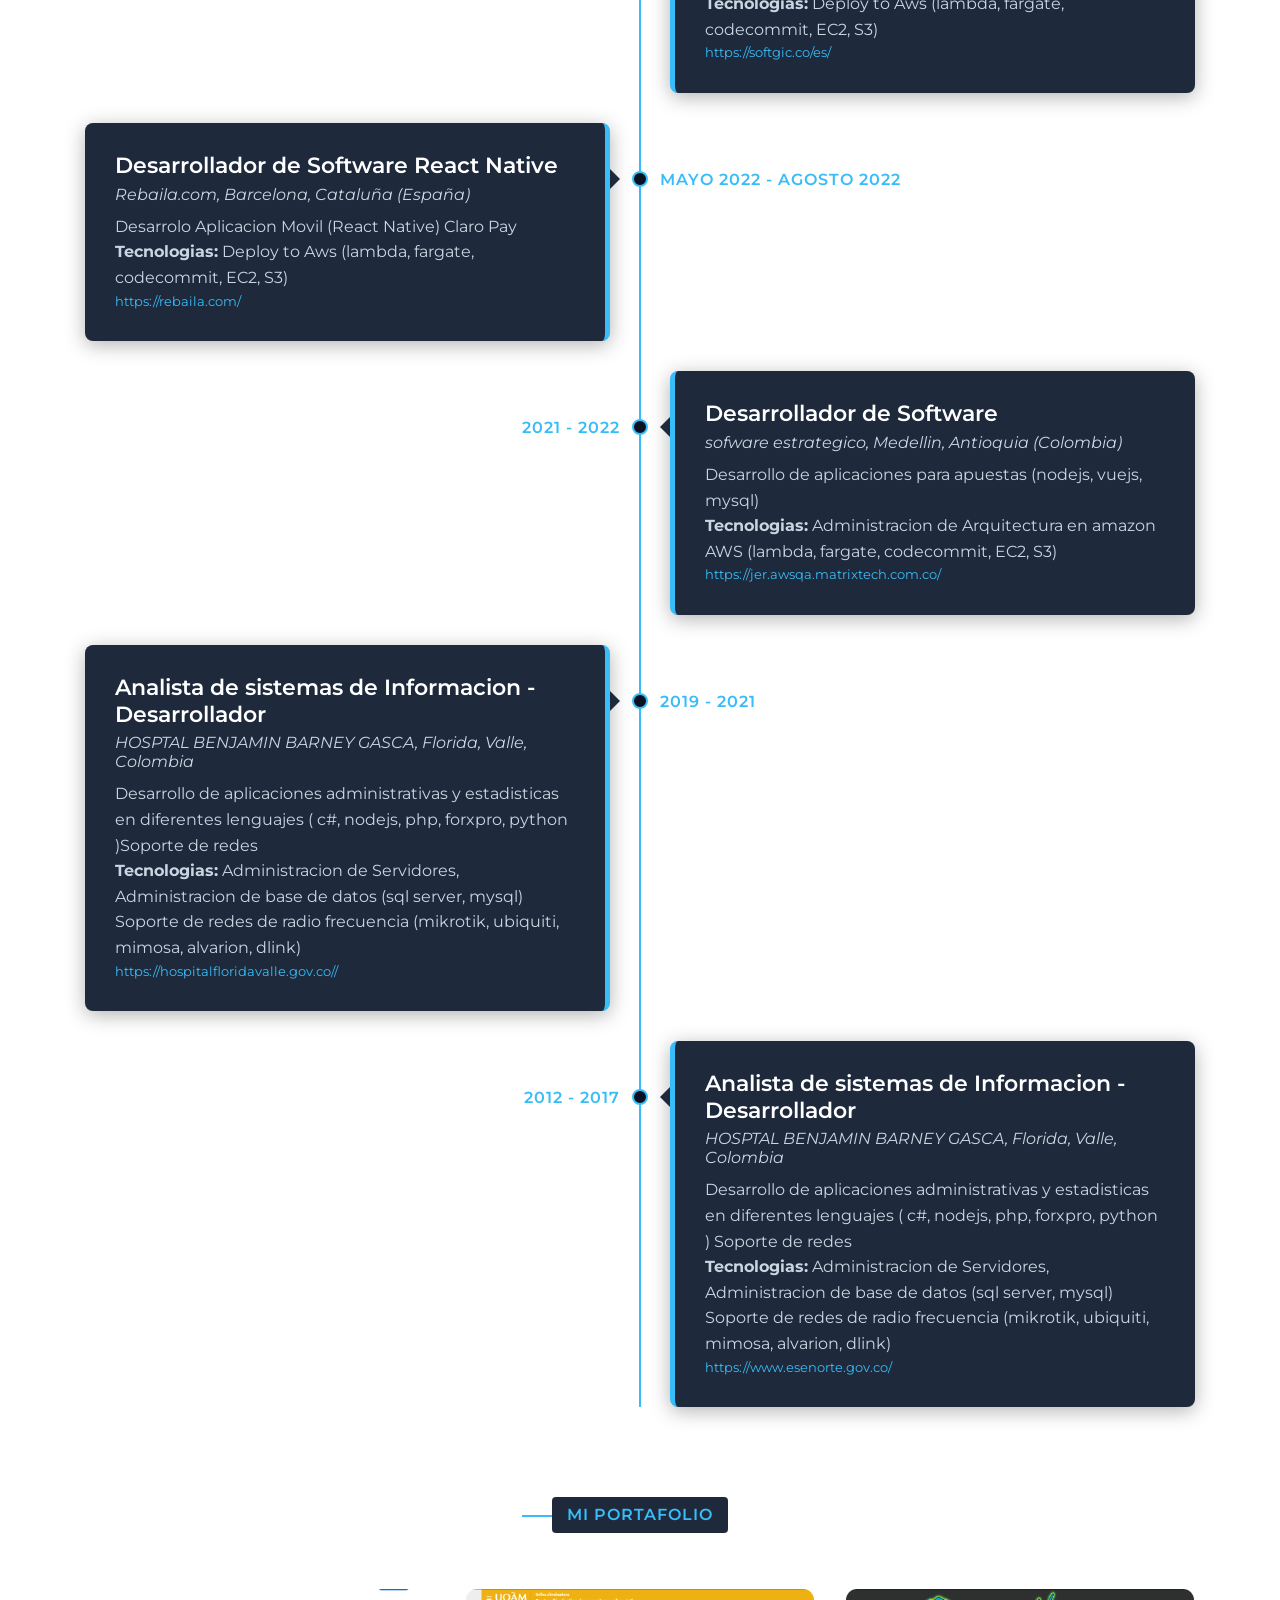
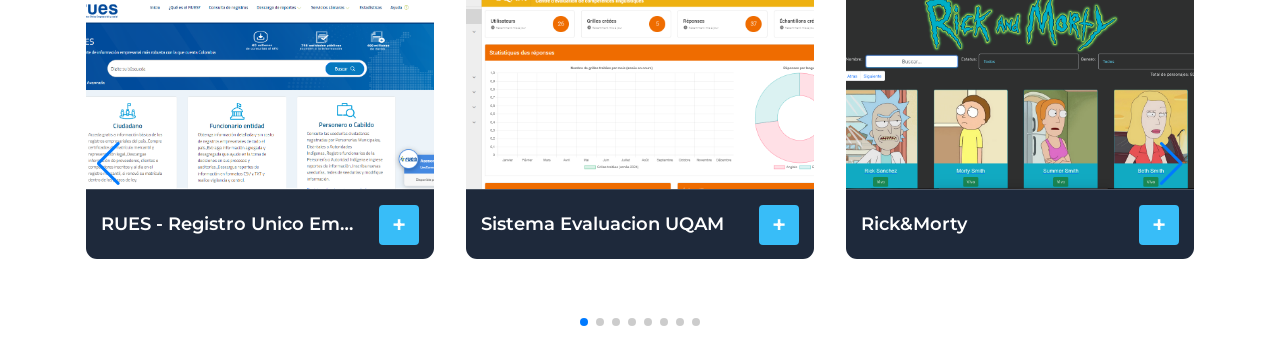
==== commit e7f1b6fc: "Refactor hero image styles for improved responsiveness and visual consistency" ====
--- a/index.html
+++ b/index.html
@@ -62,7 +62,7 @@
       font-weight: 500
     }
 
-    .hero-image[data-astro-cid-f4rnaerg] {
+    .hero-image-apk[data-astro-cid-f4rnaerg] {
       width: 100%;
       height: 100%;
       border-radius: 20%
@@ -82,23 +82,29 @@
       }
     }
 
-    .hero-image[data-astro-cid-f4rnaerg] {
+    .hero-image-apk[data-astro-cid-f4rnaerg] {
       animation: Rotate 2s infinite
     }
 
-    .hover-image[data-astro-cid-f4rnaerg] {
+    .hover-image-apk[data-astro-cid-f4rnaerg] {
       transition: transform .5s
     }
 
     .portfolio-slider .portfolio-img img {
       width: 100%;
-      height: 900px;
-      object-fit: fill;
+      height: 200px;
+      object-fit: cover;
     }
 
     .hero-slider {
-      height: 900px;
+      height: 450px;
       width: 100%;
+    }
+
+    .hero-image-apk {
+      width: 100%;
+      height: 100%;
+      object-fit: cover;
     }
 
     .hero-slider .hero-image {
@@ -109,7 +115,7 @@
     .hero-slider .hero-image img {
       width: 100%;
       height: 100%;
-      object-fit: fill;
+      object-fit: cover;
     }
   </style>
   <script type="module" src="/_astro/hoisted.COFrN1Jd.js"></script>
@@ -192,13 +198,11 @@
         <div class="swiper hero-slider">
           <div class="swiper-wrapper">
             <div class="swiper-slide">
-              <div class="hero-image" data-astro-cid-f4rnaerg>
-                <img src="img/app1.jpeg" class="App-logo hover-image" alt="Aplicación móvil" data-astro-cid-f4rnaerg>
+              <div class="hero-image" data-astro-cid-f4rnaerg> <img src="img/app1.jpeg" class="hover-image" alt="Aplicación móvil" data-astro-cid-f4rnaerg>
               </div>
             </div>
             <div class="swiper-slide">
-              <div class="hero-image" data-astro-cid-f4rnaerg>
-                <img src="img/sistemaValores.jpeg" class="App-logo hover-image" alt="Sistema de valores" data-astro-cid-f4rnaerg>
+              <div class="hero-image" data-astro-cid-f4rnaerg> <img src="img/sistemaValores.jpeg" class="hover-image" alt="Sistema de valores" data-astro-cid-f4rnaerg>
               </div>
             </div>
           </div>
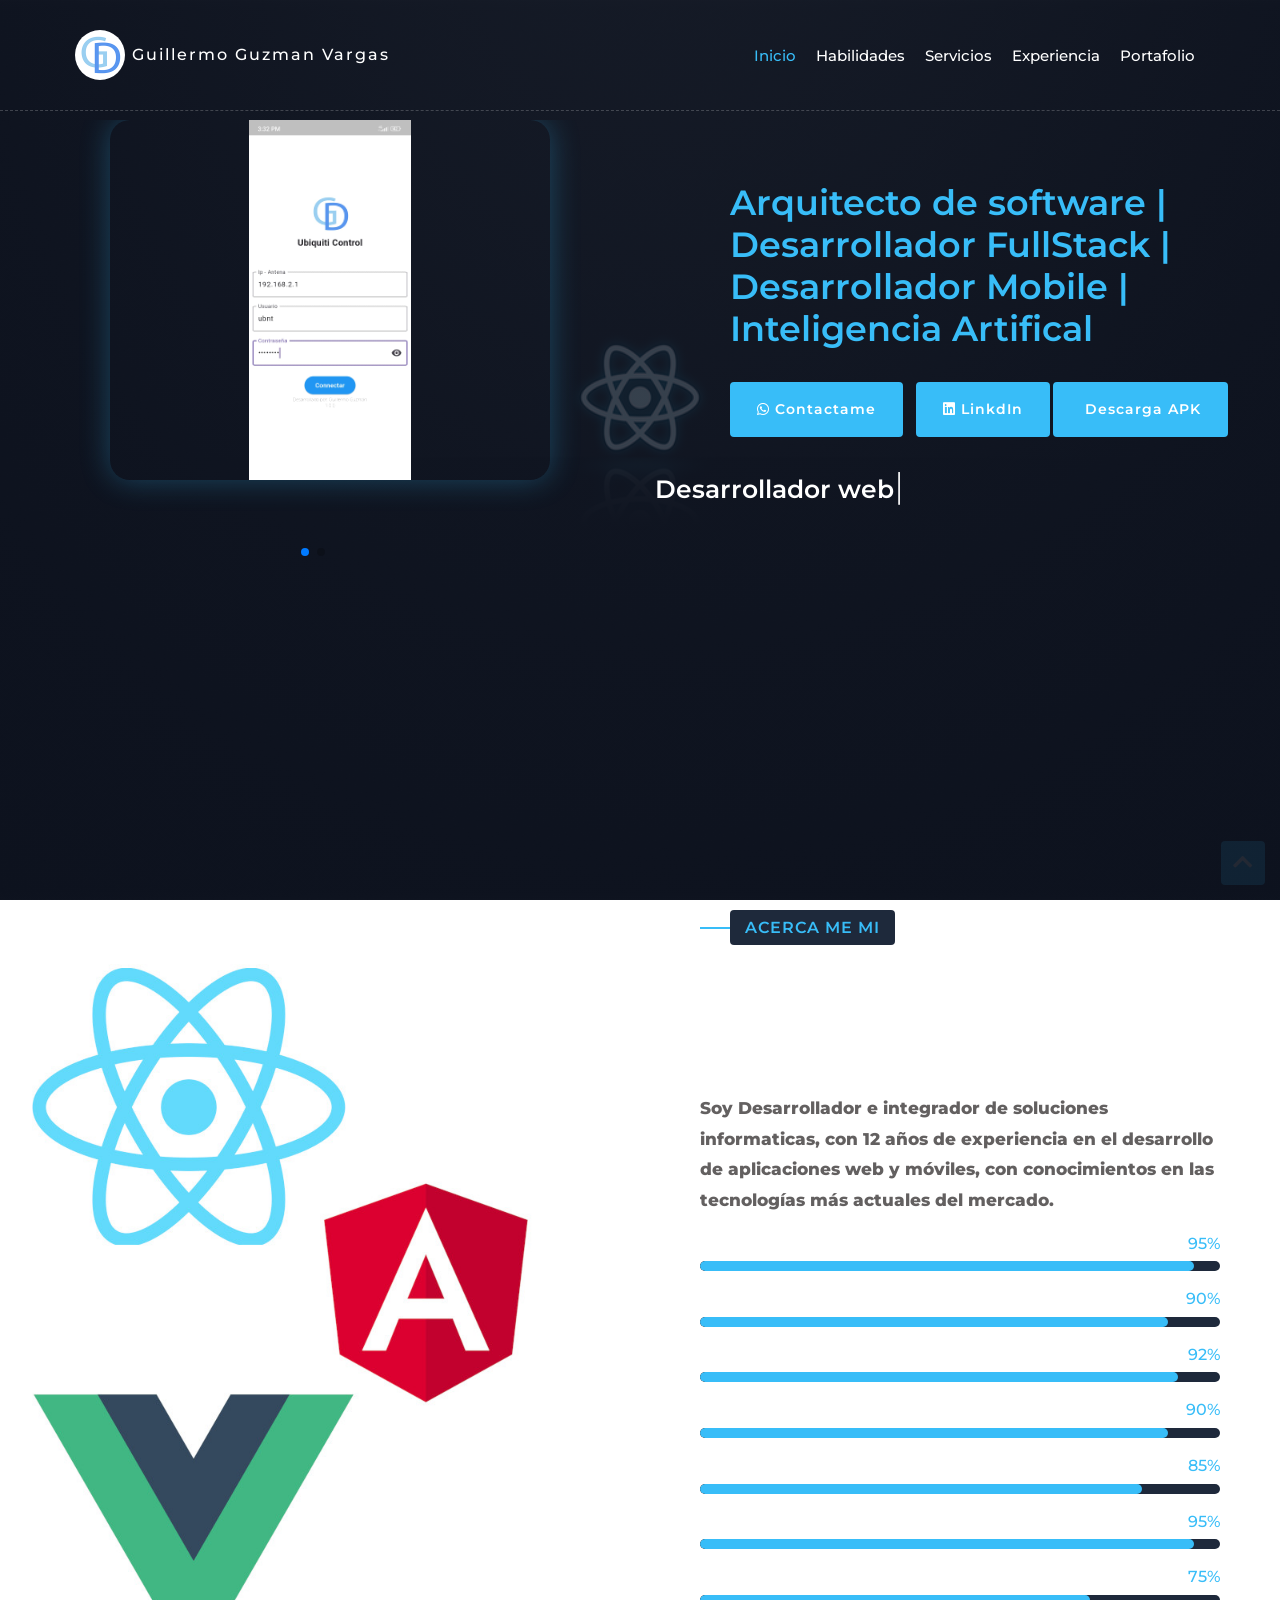
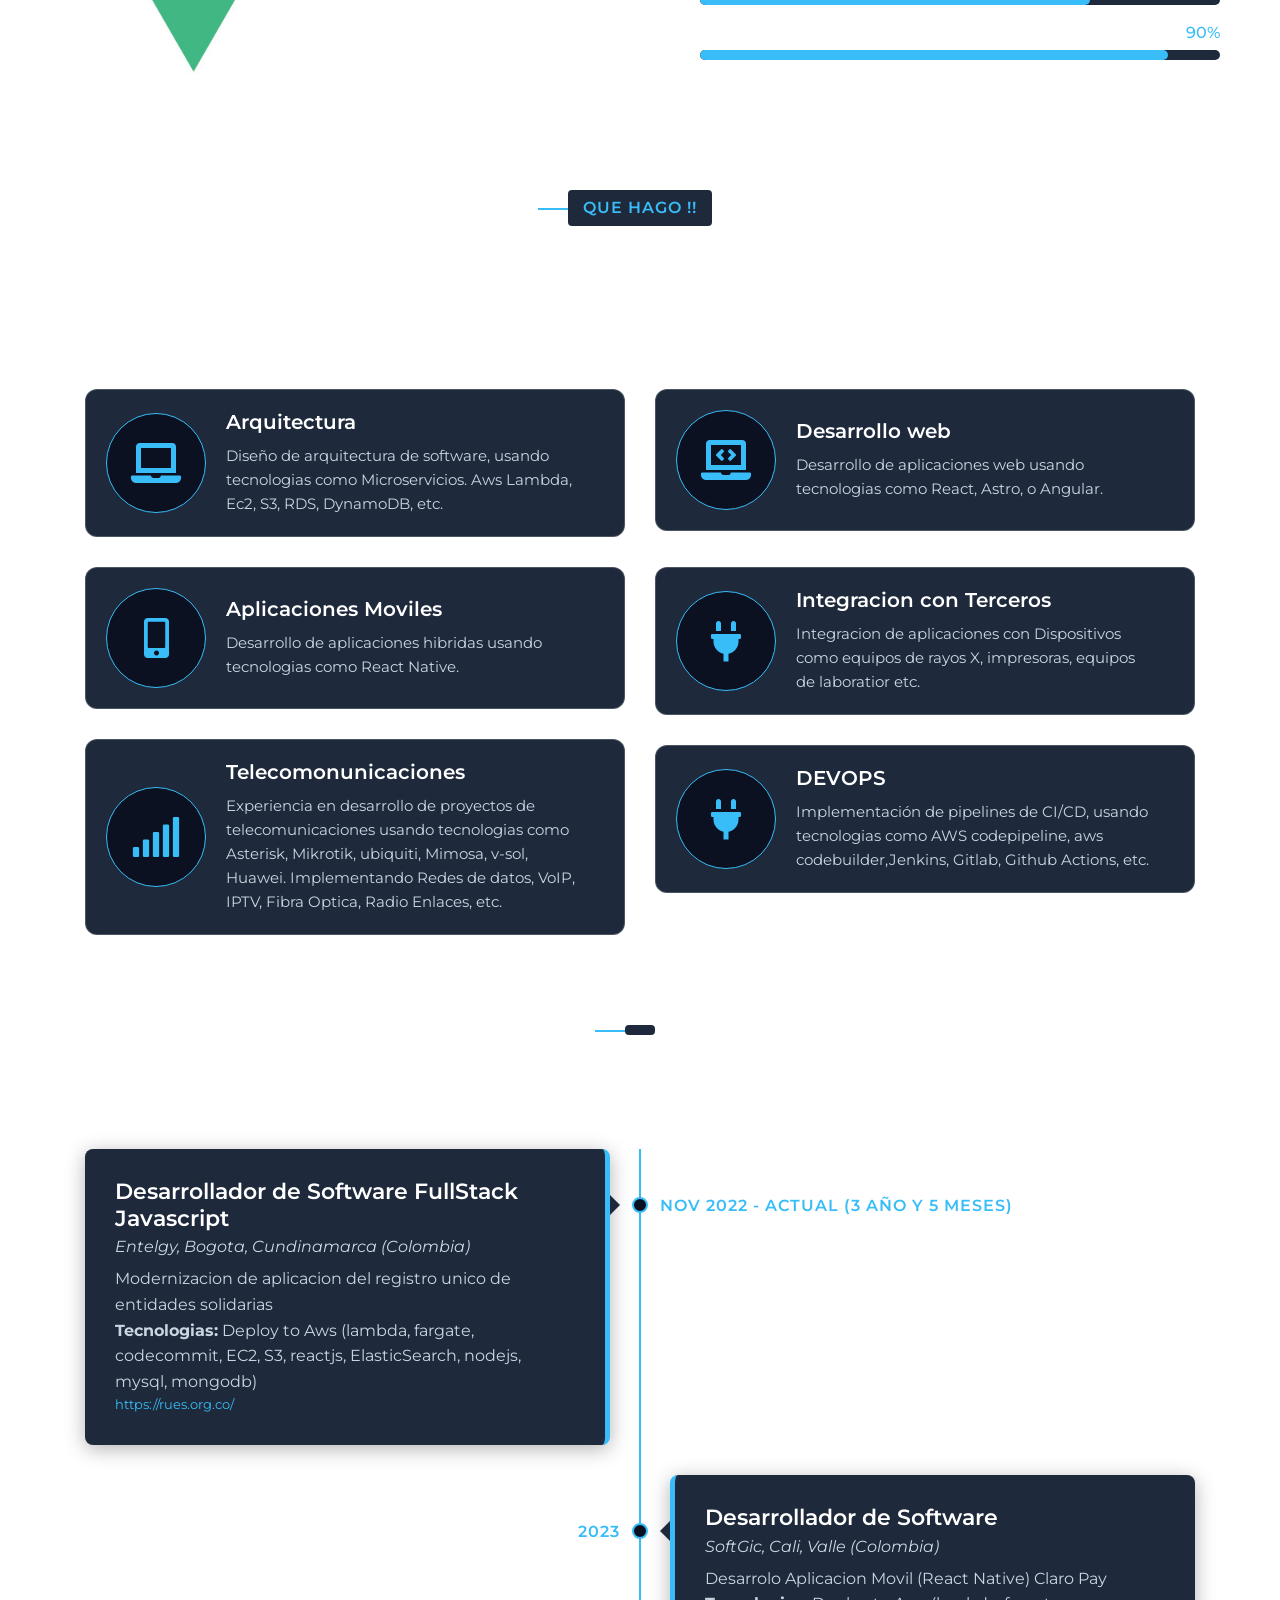
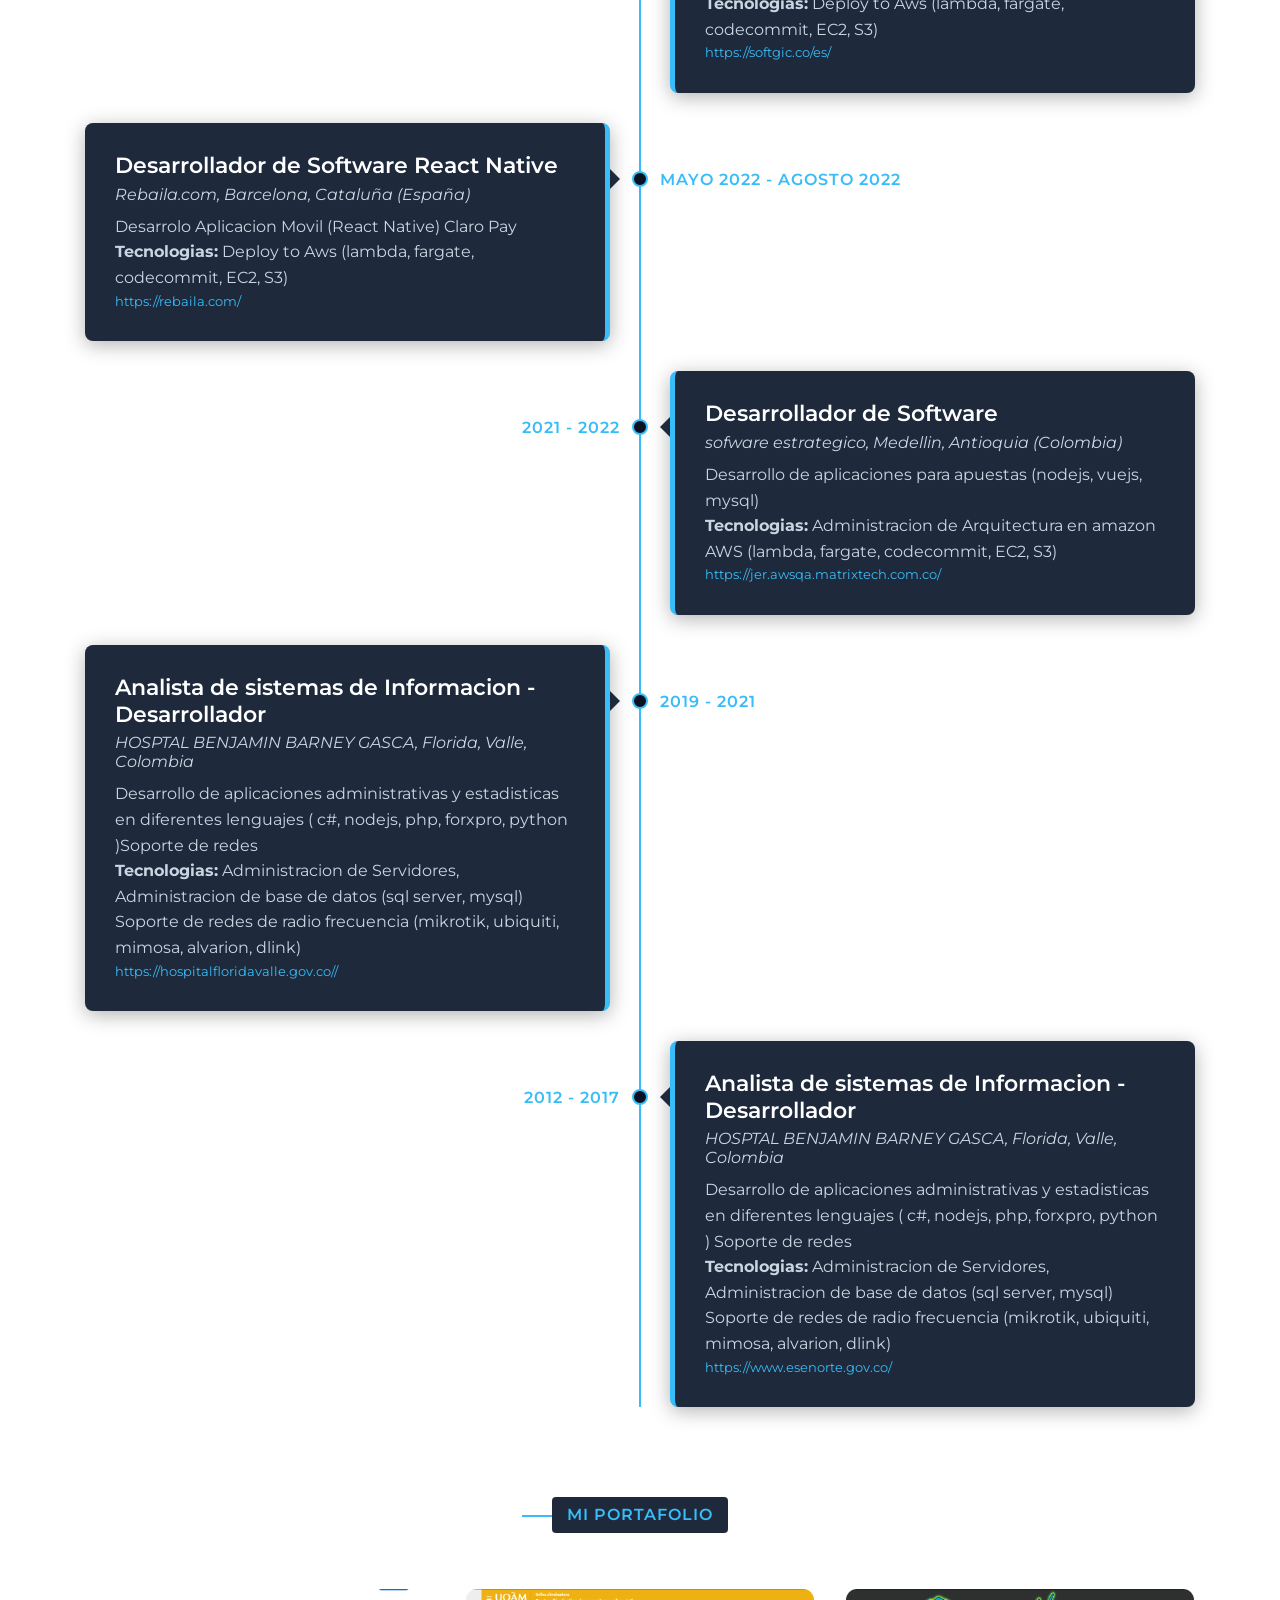
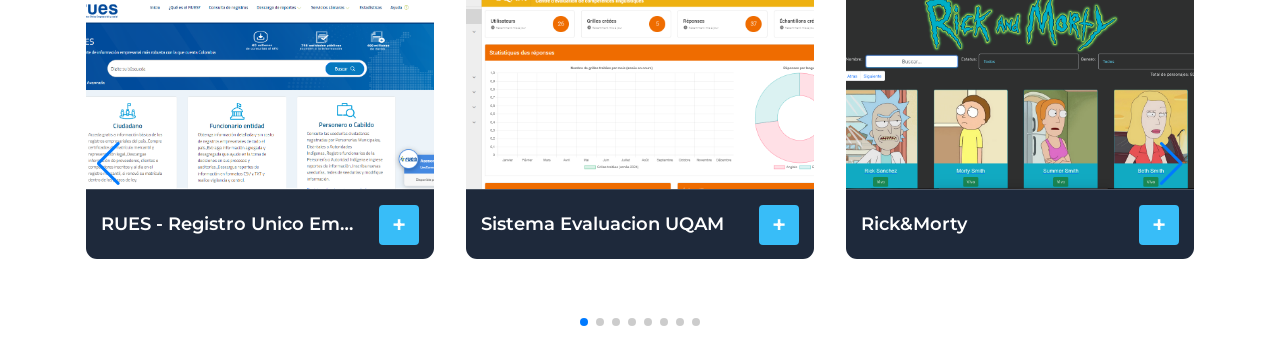
==== commit a060d95c: "Update hero image styling to use scale-down for better image fitting" ====
--- a/index.html
+++ b/index.html
@@ -115,7 +115,7 @@
     .hero-slider .hero-image img {
       width: 100%;
       height: 100%;
-      object-fit: cover;
+      object-fit: scale-down;
     }
   </style>
   <script type="module" src="/_astro/hoisted.COFrN1Jd.js"></script>
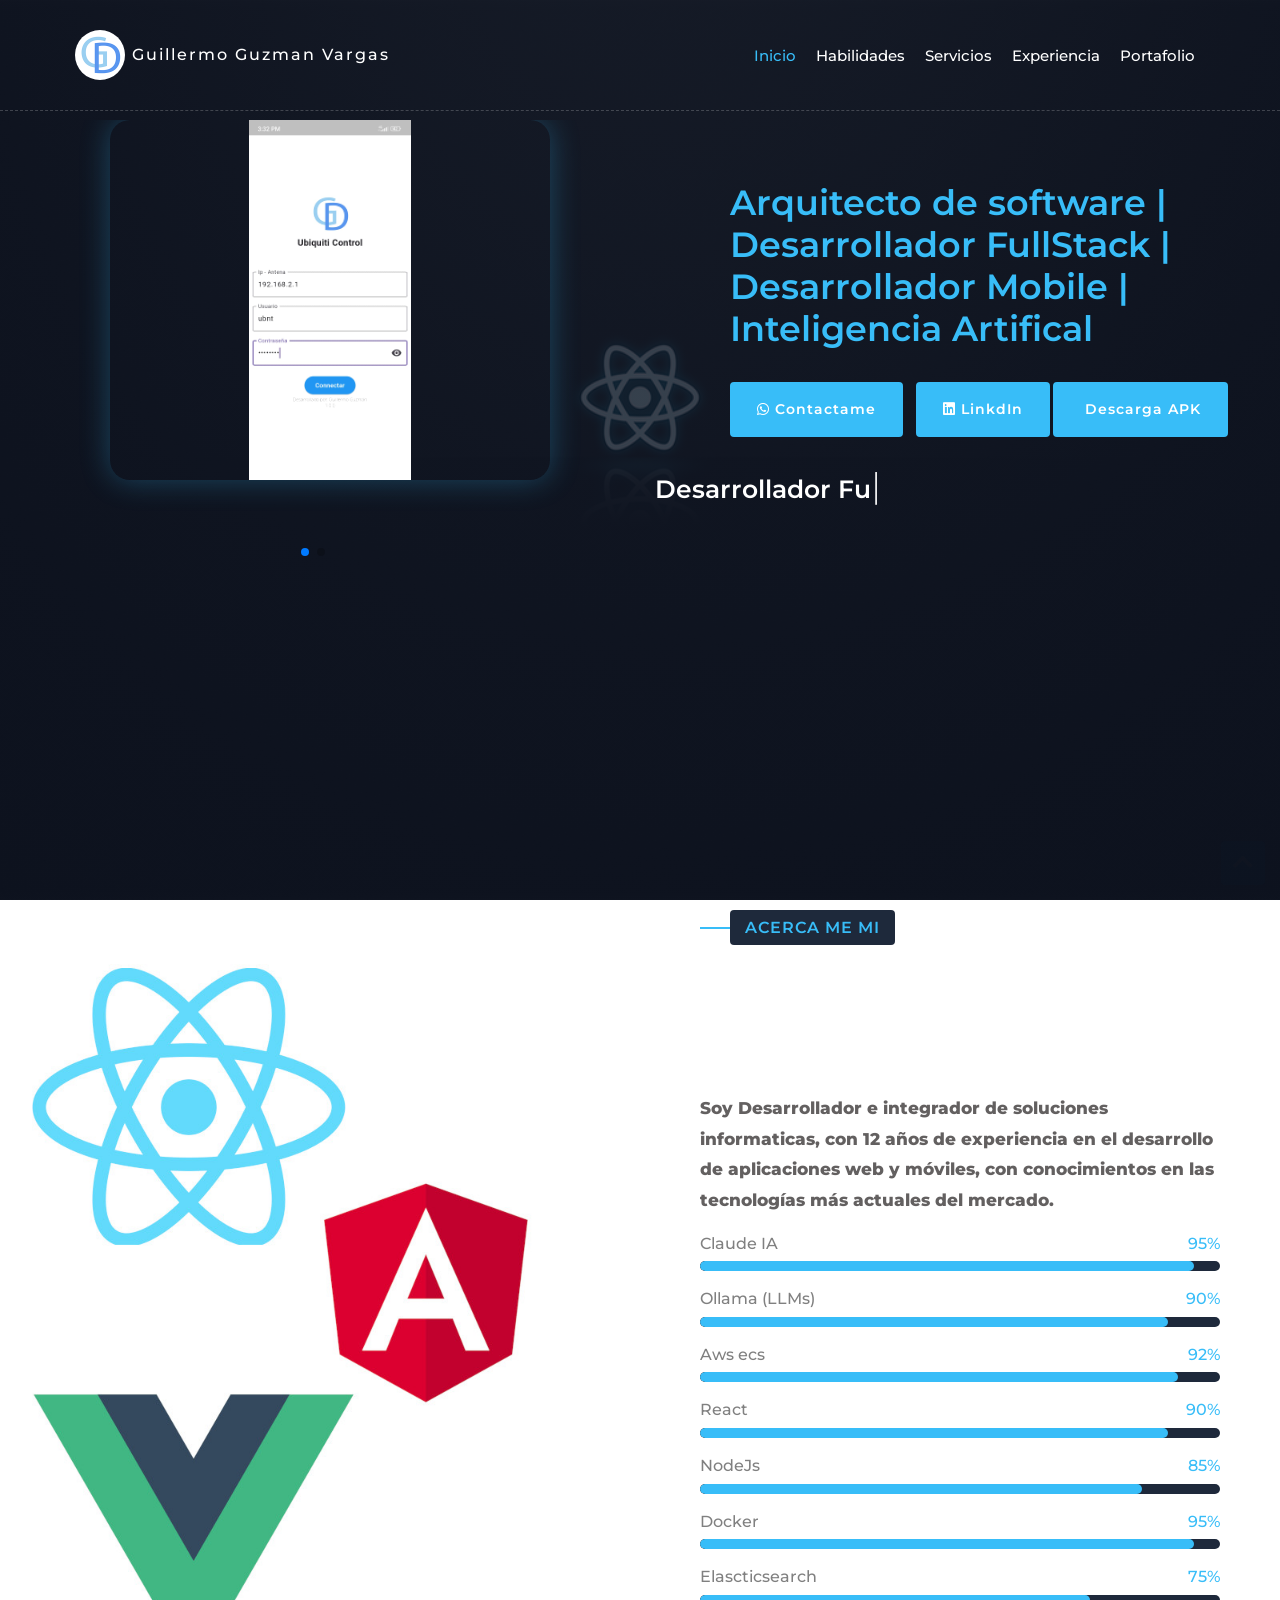
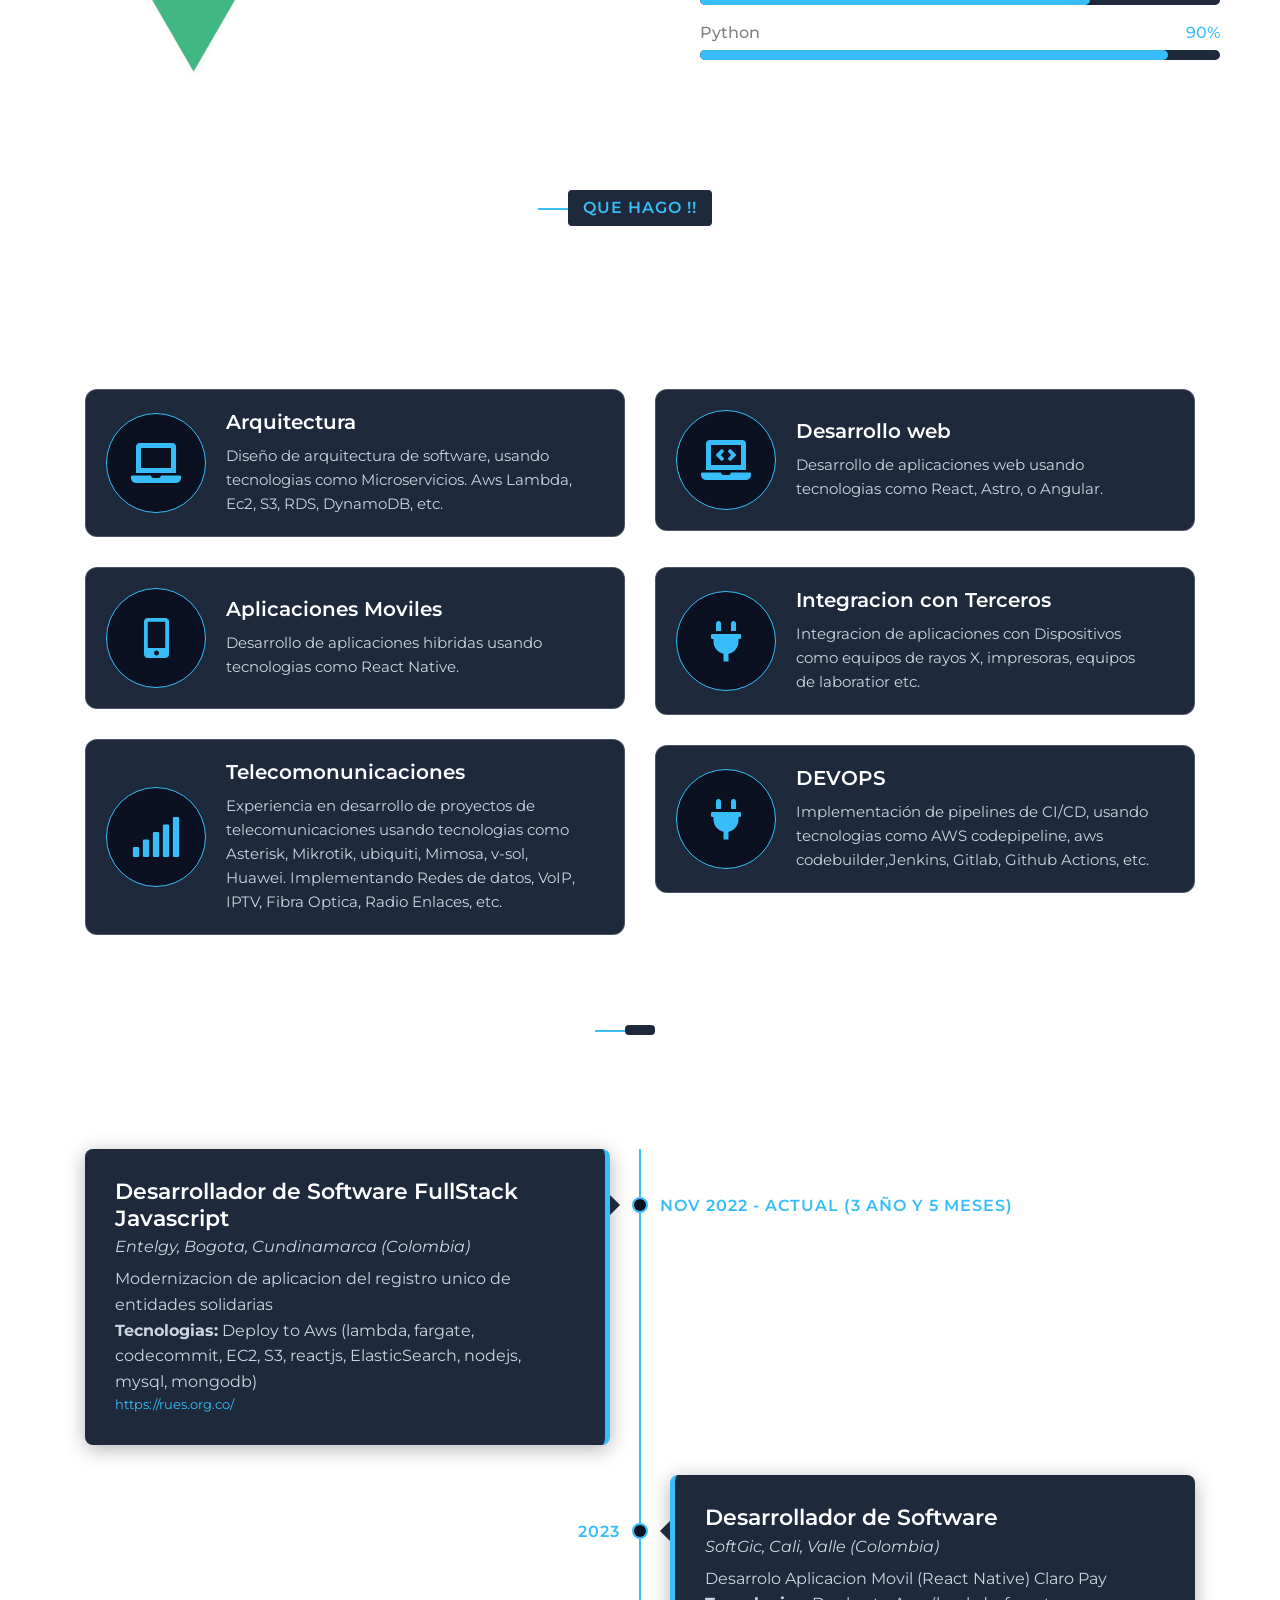
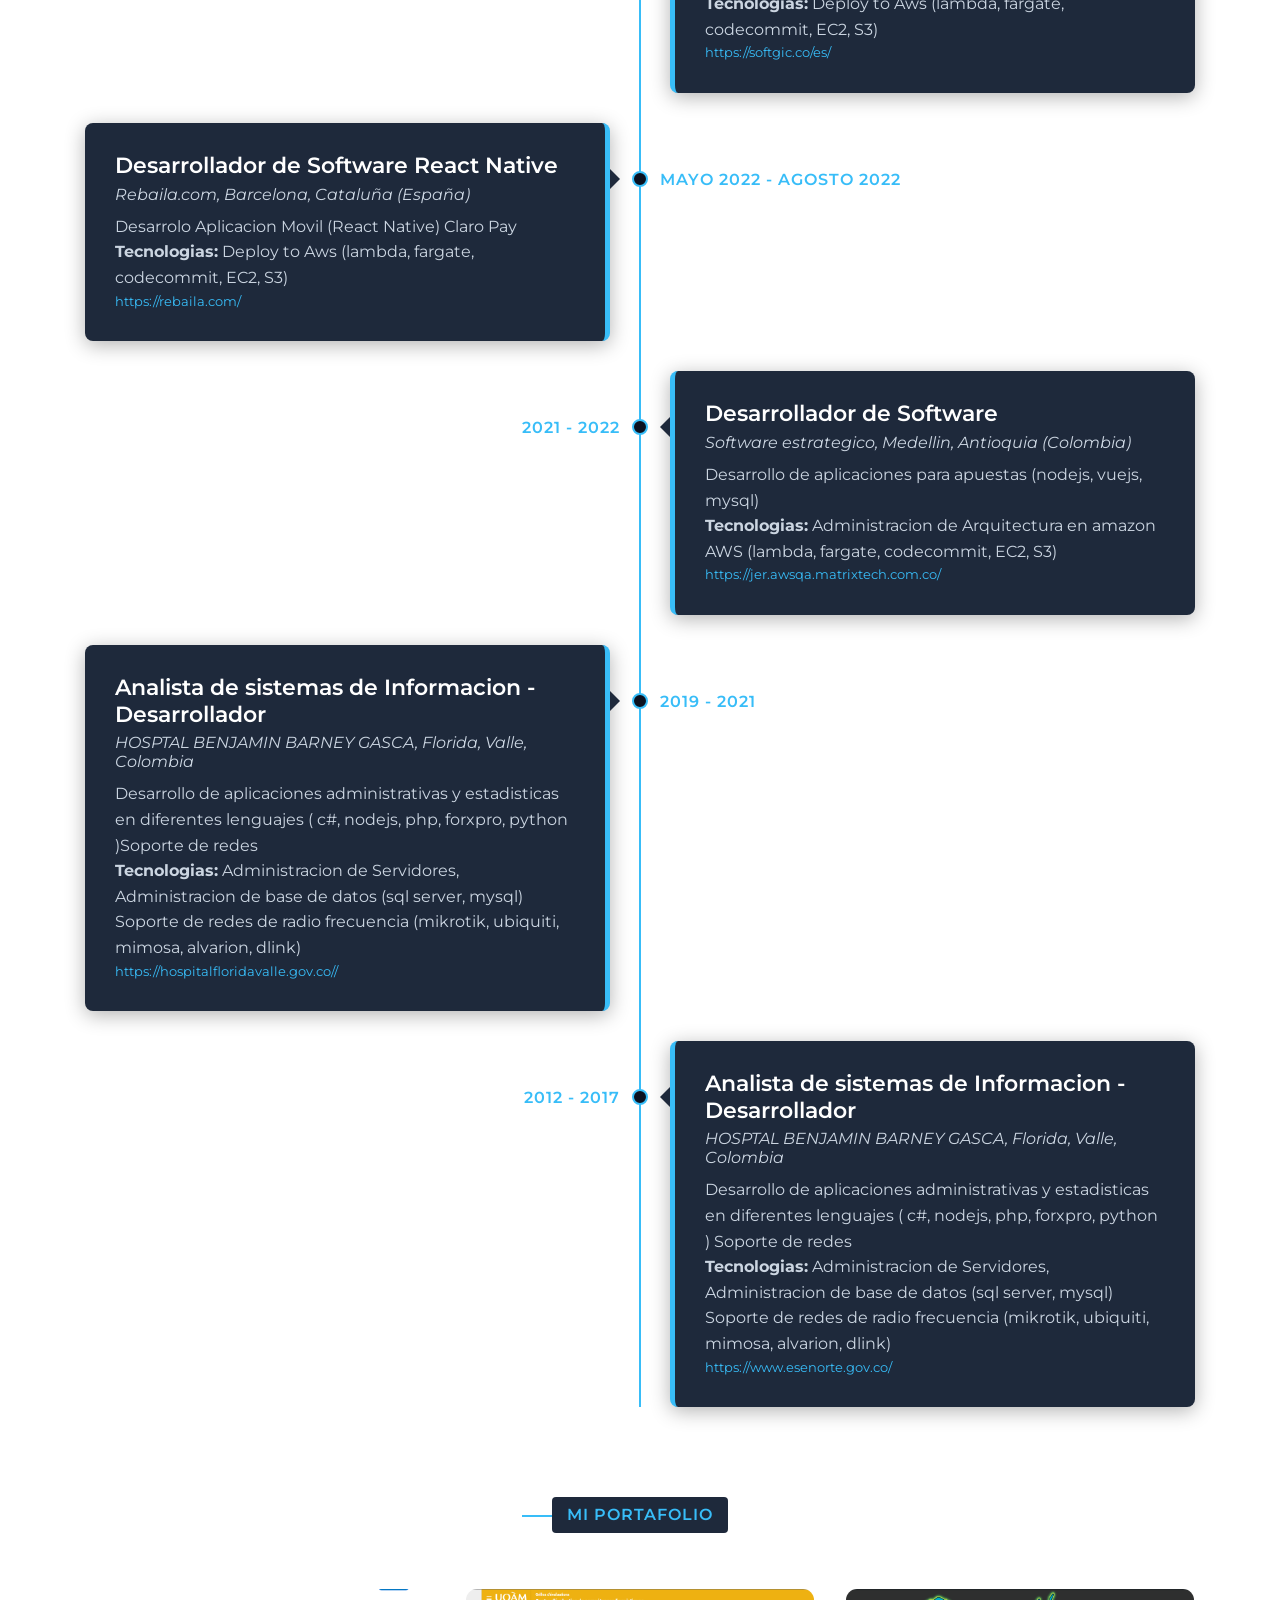
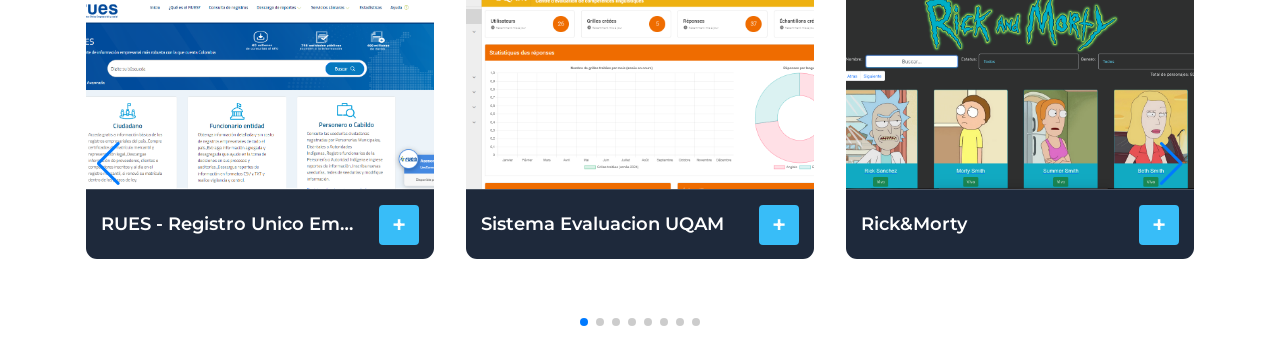
==== commit e0baa6cb: "Fix typo in job title for clarity in experience section" ====
--- a/index.html
+++ b/index.html
@@ -455,7 +455,7 @@
         <div class="timeline-text">
           <div class="timeline-date">2021 - 2022</div>
           <h2>Desarrollador de Software</h2>
-          <h4>sofware estrategico, Medellin, Antioquia (Colombia)</h4>
+          <h4>Software estrategico, Medellin, Antioquia (Colombia)</h4>
           <p> Desarrollo de aplicaciones para apuestas (nodejs, vuejs, mysql) </p>
           <p><strong>Tecnologias:</strong> Administracion de Arquitectura en amazon AWS (lambda, fargate, codecommit,
             EC2, S3)</p> <a href="https://jer.awsqa.matrixtech.com.co/"
--- a/css/style.css
+++ b/css/style.css
@@ -551,7 +551,7 @@
     margin-bottom: 5px;
     font-size: 16px;
     font-weight: 500;
-    color: var(--text-primary);
+    color: grey;
 }
 
 .about .skill-name p:last-child {
